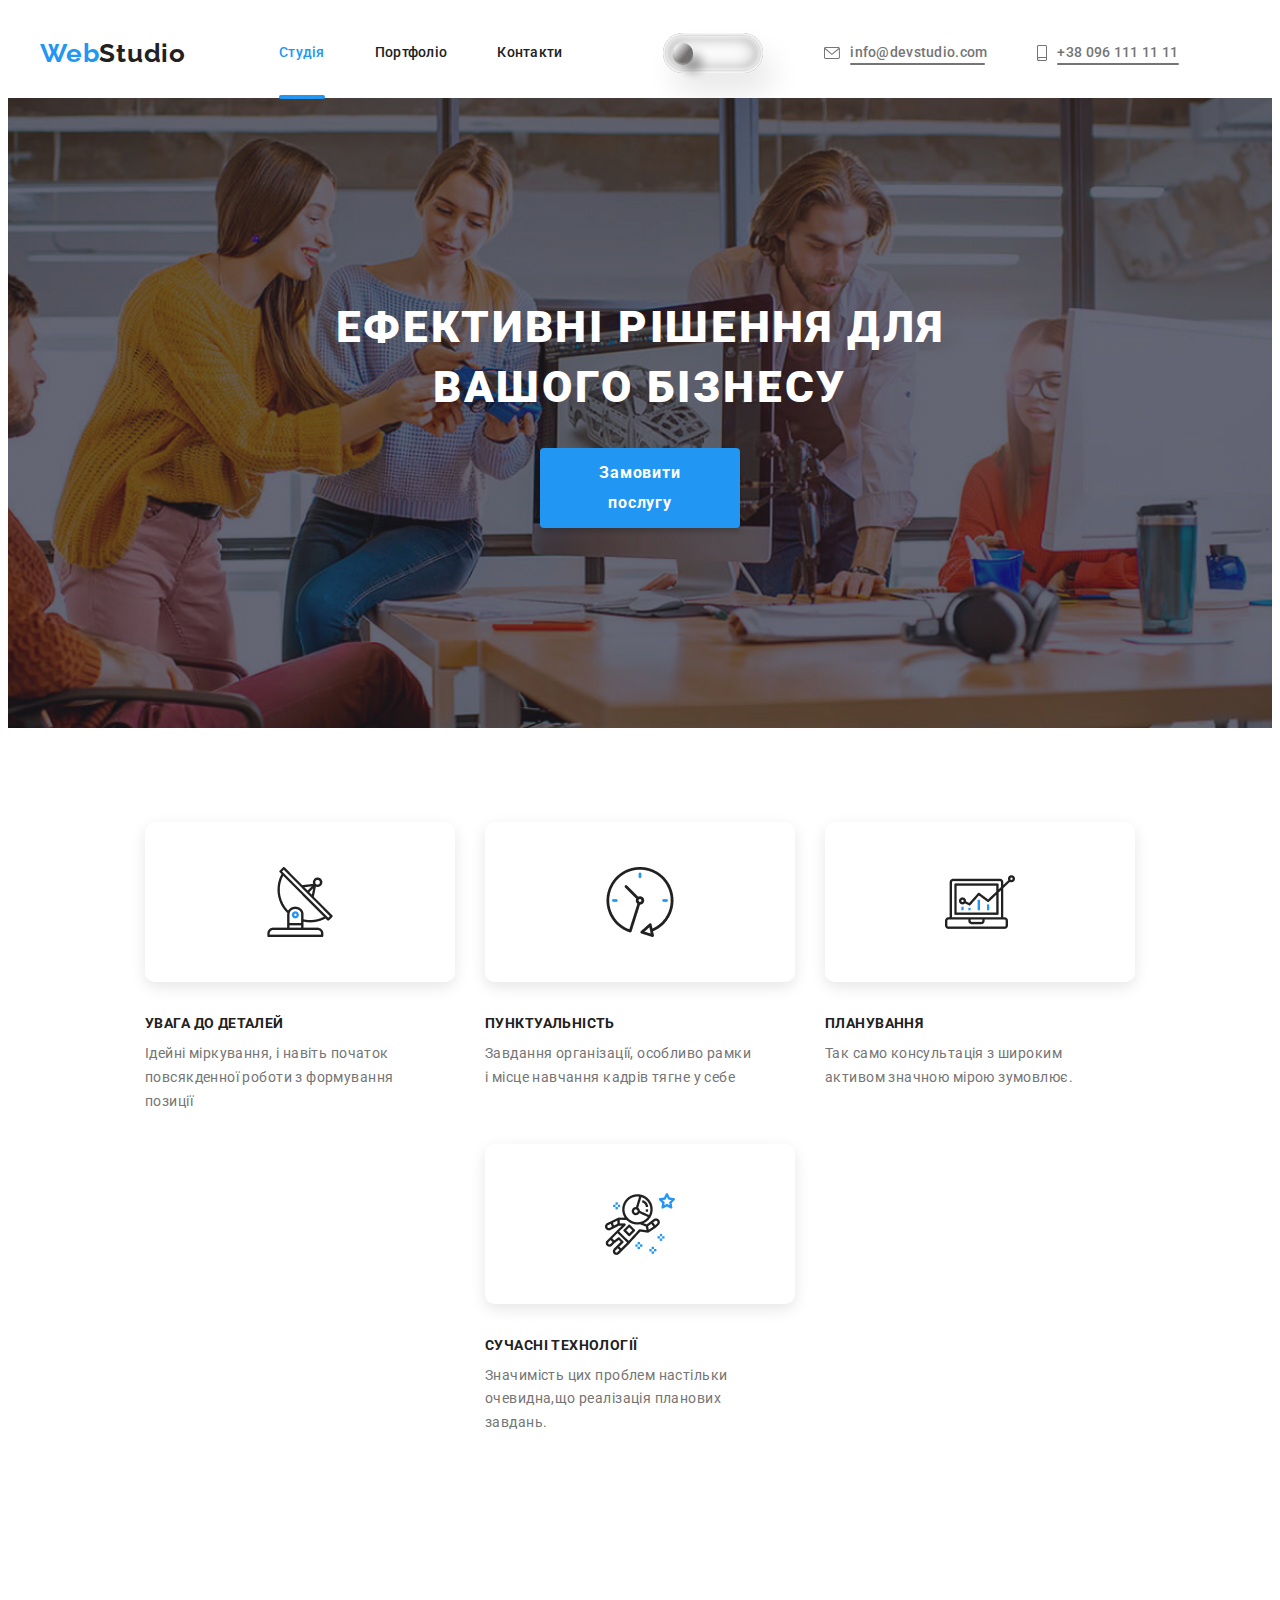
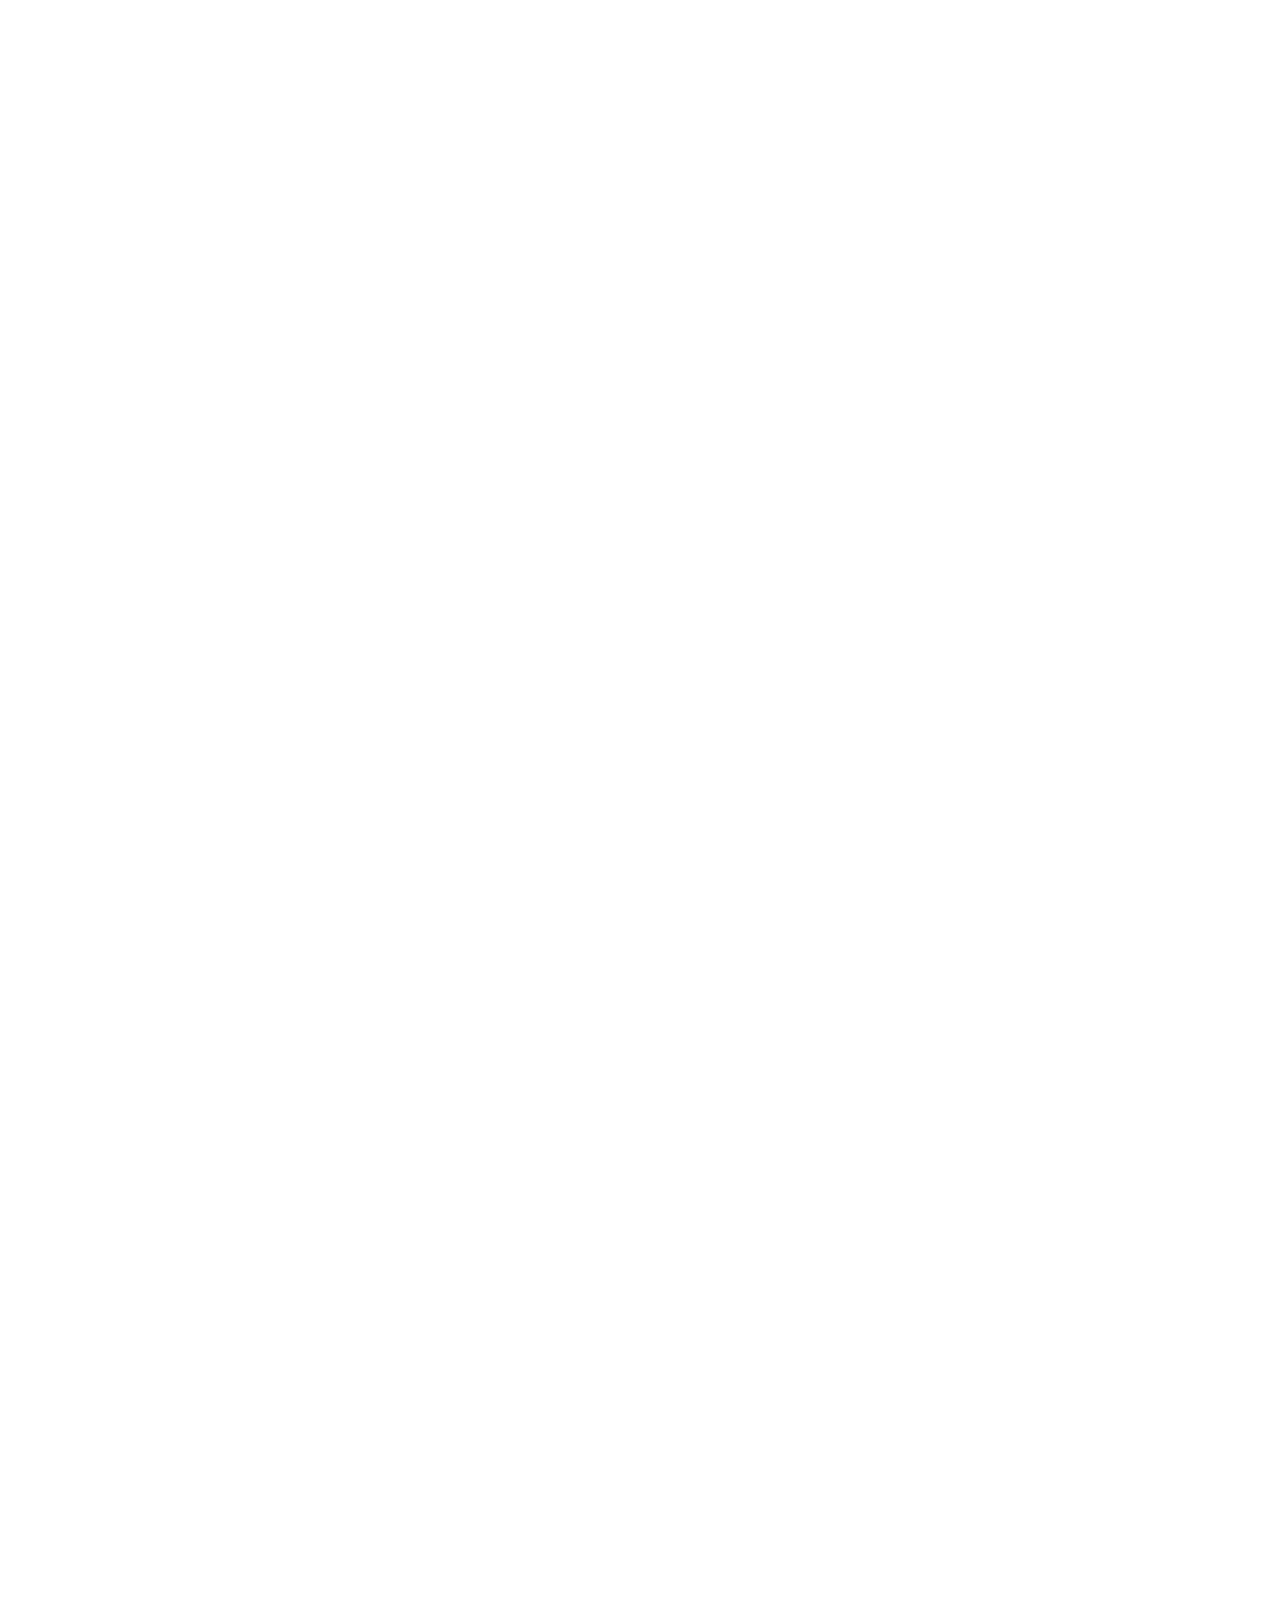
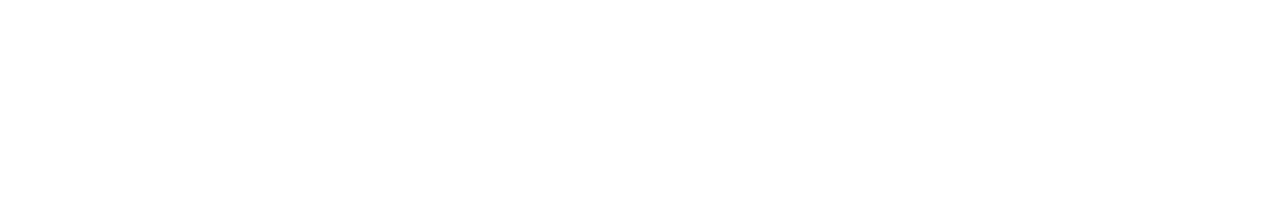
==== index.html @ 9ded27c2 "point" ====
<!DOCTYPE html>
<html lang="uk">
<head>
    <meta charset="UTF-8">
    <meta name="viewport" content="width=device-width, initial-scale=1.0">
    <title>WebStudio</title>
    <link rel="stylesheet" href="https://cdnjs.cloudflare.com/ajax/libs/modern-normalize/2.0.0/modern-normalize.min.css" integrity="sha512-4xo8blKMVCiXpTaLzQSLSw3KFOVPWhm/TRtuPVc4WG6kUgjH6J03IBuG7JZPkcWMxJ5huwaBpOpnwYElP/m6wg==" crossorigin="anonymous" referrerpolicy="no-referrer" />
    <link rel="preconnect" href="https://fonts.googleapis.com">
<link rel="preconnect" href="https://fonts.gstatic.com" crossorigin>
<link href="https://fonts.googleapis.com/css2?family=Raleway:ital,wght@0,100..900;1,100..900&family=Roboto:ital,wght@0,100;0,300;0,400;0,500;0,700;0,900;1,100;1,300;1,400;1,500;1,700;1,900&display=swap" rel="stylesheet">
<link rel="stylesheet" href="./style/main.min.css">
</head>
<body>
    <header class="header">

        <div class="container header__box">
        <a href="/index.html" class="header__logos"><span class="header__span">Web</span><span class="header__studio">Studio</span></a>
        <button type="button" class="header__button" data-modal-header-open>
            <svg class="header__menu">
              <use href="./images/symbol-defs.svg#icon-open"></use>
            </svg>
          </button>
        <nav class="header__navigation">
      <ul class="header__list">
        <li class="header__caption"><a href="./index.html" class="header__link header__active">Студія</a></li>
        <li class="header__caption"><a href="./pages/portfolio.html" class="header__link ">Портфоліо</a></li>
        <li class="header__caption"><a href="./pages/contact.html" class="header__link">Контакти </a></li>
        <li>
            <div class="header__containe">
                <span class="header__buttone">
                <input type="checkbox" name="checkbox" id="checkbox" />
                <label for="checkbox" class="header__label"></label>
                </span>
              </div>
        </li>
      </ul>
        </nav>
        <ul class="header__description">
            <li class="header__text">
                <a href="mailto:info@devstudio.com" class="header__contact">
                    <svg class="header__email">
                        <use href="./images/symbol-defs.svg#icon-email"></use>
                    </svg>
                    <p class="header__address">info@devstudio.com</p>
                </a>
            </li>
            <li class="header__text">
                <a href="tel:+380961111111" class="header__contact">
                    <svg class="header__phone">
                        <use href="./images/symbol-defs.svg#icon-smartphone"></use>
                    </svg>
                    <p class="header__number">+38 096 111 11 11</p>
                </a>
            </li>
        </ul>
        <div class="menu is-hidden" data-header-modal>
            <button type="button" class="menu__btn" data-modal-header-close>
              <svg class="menu__close">
                <use href="./images/symbol-defs.svg#icon-burger-svg"></use>
              </svg>
            </button>
            <ul class="menu__list">
              <li class="menu__item"><a href="./index.html" class="menu__link">Студія</a></li>
              <li class="menu__item"><a href="./pages/portfolio.html" class="menu__link">Портфоліо</a></li>
              <li class="menu__item"><a href="#" class="menu__link">Контакти</a></li>
            </ul>
            <div class="ssw">
            <ul class="menu__list-contact">
              <li class="menu__item-contact"><a href="tel:+38096111111" class="menu__link-contact">+38 096 111 11 11</a></li>
              <li class="menu__item-contact"><a href="mailto:info@devstudio.com" class="menu__link-contact">info@devstudio.com</a></li>
            </ul>
            <ul class="menu__list-social">
              <li class="menu__item-social"><a href="" class="menu__link-social">Instagram</a></li>
              <li class="menu__item-social"><a href="" class="menu__link-social">Twitter</a></li>
              <li class="menu__item-social"><a href="" class="menu__link-social">Facebook</a></li>
              <li class="menu__item-social"><a href="" class="menu__link-social">LinkedIn</a></li>
            </ul>
        </div>
        </div>
    </div>
    </header>
    <main>
        <section class="hero">
            <div class="container">
            <h1 class="hero__main">Ефективні рішення для вашого бізнесу</h1> 
            <button type="button" class="hero__order" data-modal-open>Замовити послугу</button>
            </div>
        </section>
         <section class="text">
            <div class="container">
            <h2 hidden class="text__description">Наші переваги</h2>
            <ul class="text__item">
                <li class="text__main">
                    <h3 class="text__head">Увага до деталей</h3>
                    <p class="text__caption">
                        Ідейні міркування, і навіть початок повсякденної роботи з 
                        формування позиції
                    </p>
                </li>
                <li class="text__main">
                    <h3 class="text__head">Пунктуальність</h3>
                    <p class="text__caption">Завдання організації, особливо рамки і місце навчання кадрів тягне 
                        у себе</p>
                </li>
                <li class="text__main">
                    <h3 class="text__head">Планування</h3>
                    <p class="text__caption">Так само консультація з широким активом значною мірою зумовлює.</p>
                </li>
                <li class="text__main">
                    <h3 class="text__head">Сучасні технології</h3>
                    <p class="text__caption">Значимість цих проблем настільки очевидна,що реалізація планових завдань.</p>
                </li>
            </ul>
        </div>
        </section> 
        <section class="work">
            <div class="container">
            <h2 class="work__item">Чим ми займаємося</h2>
            <ul class="work__text">
                <li class="work__item left-item item">
                    <div class="work__posicion">
                        <h3 class="work__text">Декстопні додатки</h3>
                    </div>
                    <img src="./images/writecode.jpg" alt="coding" class="work__moderning"></li>
                <li class="work__item center-item item">
                    <div class="work__posicion">
                        <h3 class="work__text">Мобільні додатки</h3>
                    </div>
                    <img src="./images/phonemodel.jpg" alt="werstka"  class="work__moderning"></li>
                <li class="work__item right-item item">
                    <div class="work__posicion">
                        <h3 class="work__text">Дизайнерські рішення</h3>
                    </div>
                    <img src="./images/colormodel.jpg" alt="modeling" class="work__moderning"></li>
            </ul>
            </div>
        </section>
        <section class="team">
            <div class="container containers">
            <h2 class="team__comand">Наша команда</h2>
            <ul class="team__lists">
                <li class="team__work">
                    <img src="./images/ihor.jpg" alt="Ihor" class="team__photos">
                    <div class="team__card">
                    <h3 class="team__name">Ігор Дем'янчук</h3>
                    <p class="team__job">Product Designer</p>
                    <ul class="team__flex">
                        <li>
                        <a href="javascript:;" class="button team__button" aria-label="Icon-only Button"> 
                            <svg 
                                xmlns="http://www.w3.org/2000/svg" 
                                viewBox="0 0 32 32" 
                                aria-hidden="true" 
                                class="team__icon" 
                                focusable="false">
                                <use href="./images/symbol-defs.svg#icon-instagram"></use>
                            </svg>
                        </a>
                    </li>
                    <li>
                        <a href="javascript:;" class="button team__button" aria-label="Icon-only Button"> 
                            <svg 
                                xmlns="http://www.w3.org/2000/svg" 
                                viewBox="0 0 32 32" 
                                aria-hidden="true" 
                                class="team__icon" 
                                focusable="false">
                                <use href="./images/symbol-defs.svg#icon-twitter"></use>
                            </svg>
                        </a>
                    </li>
                    <li>
                        <a href="javascript:;" class="button team__button" aria-label="Icon-only Button"> 
                            <svg 
                                xmlns="http://www.w3.org/2000/svg" 
                                viewBox="0 0 32 32" 
                                aria-hidden="true" 
                                class="team__icon" 
                                focusable="false">
                                <use href="./images/symbol-defs.svg#icon-facebook"></use>
                            </svg>
                        </a>
                    </li>
                    <li>
                        <a href="javascript:;" class="button team__button" aria-label="Icon-only Button"> 
                            <svg 
                                xmlns="http://www.w3.org/2000/svg" 
                                viewBox="0 0 32 32" 
                                aria-hidden="true" 
                                class="team__icon" 
                                focusable="false">
                                <use href="./images/symbol-defs.svg#icon-linkedin"></use>
                            </svg>
                        </a>
                    </li>
                    </ul>
                </div>
                </li>
                <li class="team__work">
                    <img src="./images/olgarepina.jpg" alt="Olga" class="team__photos">
                    <div class="team__card">
                    <h3 class="team__name">Ольга Репіна</h3>
                    <p class="team__job">Fronted Developer</p>
                    <ul class="team__flex">
                        <li>
                            <a href="javascript:;" class="button team__button" aria-label="Icon-only Button"> 
                                <svg 
                                    xmlns="http://www.w3.org/2000/svg" 
                                    viewBox="0 0 32 32" 
                                    aria-hidden="true" 
                                    class="team__icon" 
                                    focusable="false">
                                    <use href="./images/symbol-defs.svg#icon-instagram"></use>
                                </svg>
                            </a>
                        </li>
                        <li>
                            <a href="javascript:;" class="button team__button" aria-label="Icon-only Button"> 
                                <svg 
                                    xmlns="http://www.w3.org/2000/svg" 
                                    viewBox="0 0 32 32" 
                                    aria-hidden="true" 
                                    class="team__icon" 
                                    focusable="false">
                                    <use href="./images/symbol-defs.svg#icon-twitter"></use>
                                </svg>
                            </a>
                        </li>
                        <li>
                            <a href="javascript:;" class="button team__button" aria-label="Icon-only Button"> 
                                <svg 
                                    xmlns="http://www.w3.org/2000/svg" 
                                    viewBox="0 0 32 32" 
                                    aria-hidden="true" 
                                    class="team__icon" 
                                    focusable="false">
                                    <use href="./images/symbol-defs.svg#icon-facebook"></use>
                                </svg>
                            </a>
                        </li>
                        <li>
                            <a href="javascript:;" class="button team__button" aria-label="Icon-only Button"> 
                                <svg 
                                    xmlns="http://www.w3.org/2000/svg" 
                                    viewBox="0 0 32 32" 
                                    aria-hidden="true" 
                                    class="team__icon" 
                                    focusable="false">
                                    <use href="./images/symbol-defs.svg#icon-linkedin"></use>
                                </svg>
                            </a>
                        </li>
                        </ul>
                    </div>
                </li>
                <li class="team__work">
                    <img src="./images/mikola.jpg" alt="Mikola" class="team__photos">
                    <div class="team__card">
                    <h3 class="team__name">Микола Тарасов</h3>
                    <p class="team__job">Marketing</p>
                    <ul class="team__flex">
                        <li>
                        <a href="javascript:;" class="button team__button" aria-label="Icon-only Button"> 
                            <svg 
                                xmlns="http://www.w3.org/2000/svg" 
                                viewBox="0 0 32 32" 
                                aria-hidden="true" 
                                class="team__icon" 
                                focusable="false">
                                <use href="./images/symbol-defs.svg#icon-instagram"></use>
                            </svg>
                        </a>
                    </li>
                    <li>
                        <a href="javascript:;" class="button team__button" aria-label="Icon-only Button"> 
                            <svg 
                                xmlns="http://www.w3.org/2000/svg" 
                                viewBox="0 0 32 32" 
                                aria-hidden="true" 
                                class="team__icon" 
                                focusable="false">
                                <use href="./images/symbol-defs.svg#icon-twitter"></use>
                            </svg>
                        </a>
                    </li>
                    <li>
                        <a href="javascript:;" class="button team__button" aria-label="Icon-only Button"> 
                            <svg 
                                xmlns="http://www.w3.org/2000/svg" 
                                viewBox="0 0 32 32" 
                                aria-hidden="true" 
                                class="team__icon" 
                                focusable="false">
                                <use href="./images/symbol-defs.svg#icon-facebook"></use>
                            </svg>
                        </a>
                    </li>
                    <li>
                        <a href="javascript:;" class="button team__button" aria-label="Icon-only Button"> 
                            <svg 
                                xmlns="http://www.w3.org/2000/svg" 
                                viewBox="0 0 32 32" 
                                aria-hidden="true" 
                                class="team__icon" 
                                focusable="false">
                                <use href="./images/symbol-defs.svg#icon-linkedin"></use>
                            </svg>
                        </a>
                    </li>
                    </ul>
                    </div>
                </li>
                <li class="team__work">
                    <img src="./images/mixailo.jpg" alt="Mixailo" class="team__photos">
                    <div class="team__card">
                    <h3 class="team__name">Михайло Єрмаков</h3>
                    <p class="team__job">UI Designer</p>
                    <ul class="team__flex">
                        <li>
                        <a href="javascript:;" class="button team__button" aria-label="Icon-only Button"> 
                            <svg 
                                xmlns="http://www.w3.org/2000/svg" 
                                viewBox="0 0 32 32" 
                                aria-hidden="true" 
                                class="team__icon" 
                                focusable="false">
                                <use href="./images/symbol-defs.svg#icon-instagram"></use>
                            </svg>
                        </a>
                    </li>
                    <li>
                        <a href="javascript:;" class="button team__button" aria-label="Icon-only Button"> 
                            <svg 
                                xmlns="http://www.w3.org/2000/svg" 
                                viewBox="0 0 32 32" 
                                aria-hidden="true" 
                                class="team__icon" 
                                focusable="false">
                                <use href="./images/symbol-defs.svg#icon-twitter"></use>
                            </svg>
                        </a>
                    </li>
                    <li>
                        <a href="javascript:;" class="button team__button" aria-label="Icon-only Button"> 
                            <svg 
                                xmlns="http://www.w3.org/2000/svg" 
                                viewBox="0 0 32 32" 
                                aria-hidden="true" 
                                class="team__icon" 
                                focusable="false">
                                <use href="./images/symbol-defs.svg#icon-facebook"></use>
                            </svg>
                        </a>
                    </li>
                    <li>
                        <a href="javascript:;" class="button team__button" aria-label="Icon-only Button"> 
                            <svg 
                                xmlns="http://www.w3.org/2000/svg" 
                                viewBox="0 0 32 32" 
                                aria-hidden="true" 
                                class="team__icon" 
                                focusable="false">
                                <use href="./images/symbol-defs.svg#icon-linkedin"></use>
                            </svg>
                        </a>
                    </li>
                </ul>
                </div>
                </ul>
            </div>
        </section>
        <section class="customers">
            <div class="container">
                <h2 class="customers__text">Постійні клієнти</h2>
                <ul class="customers__list">
                    <li class="customers__item">
                        <a href="https://www.facebook.com/" class="buttonn customers__buttonn" aria-label="Icon-only Button"> 
                            <svg class="customers__svg">
                                <use href="./images/symbol-defs.svg#icon-yaco"></use>
                            </svg>
                        </a>
                    </li>
                    <li class="customers__item">
                        <a href="javascript:;" class="buttonn customers__buttonn" aria-label="Icon-only Button"> 
                            <svg class="customers__svg">
                                <use href="./images/symbol-defs.svg#icon-company"></use>
                            </svg>
                        </a>
                    </li>
                    <li class="customers__item">
                        <a href="javascript:;" class="buttonn customers__buttonn" aria-label="Icon-only Button"> 
                            <svg class="customers__svg" >
                                <use href="./images/symbol-defs.svg#icon-secondcompany"></use>
                            </svg>
                        </a>
                    </li>
                    <li class="customers__item">
                        <a href="javascript:;" class="buttonn customers__buttonn" aria-label="Icon-only Button"> 
                            <svg class="customers__svg">
                                <use href="./images/symbol-defs.svg#icon-foster"></use>
                            </svg>
                        </a>
                    </li>
                    <li class="customers__item">
                        <a href="javascript:;" class="buttonn customers__buttonn" aria-label="Icon-only Button"> 
                            <svg 
                                class="customers__svg" >
                                <use href="./images/symbol-defs.svg#icon-brand"></use>
                            </svg>
                        </a>
                    </li>
                    <li class="customers__item">
                        <a href="javascript:;" class="buttonn customers__buttonn" aria-label="Icon-only Button"> 
                            <svg class="customers__svg">
                                <use href="./images/symbol-defs.svg#icon-tagline"></use>
                            </svg>
                        </a>
                    </li>
                </ul>
            </div>
        </section>
    </main>  
    <footer class="footer">
        <div class="container">
        <div>
            <address class="footer-addresss">
        <ul class="footer__list">
            <li class="footer__logo"><a href="./index.html" class="footer__logotype"><span class="footer__Web">Web</span>Studio</a></li>
            <li class="footer__mailro"><a href="https://maps.app.goo.gl/3WHMfzr2wy2bExne6" target="_blank" class="footer__link">м. Київ, пр-т Лесі Українки, 26</a></li>
            <li class="footer__mailtro"><a href="mailto:info@devstudio.com" target="_blank" class="footer__contain">info@devstudio.com</a></li>
            <li class="footer__mailtro"><a href="tel:+380961111111" target="_blank" class="footer__contain">+38 096 111 11 11</a></li>
        </ul>
        </address>
        </div>
        <div class="footer__second">
            <p class="footer__join">приєднуйтесь</p>
        <ul class="footer__wrap">
                <li class="footer__flex">
                <a href="https://www.instagram.com/" class="footer__buttont" aria-label="Icon-only Button"> 
                    <svg 
                        xmlns="http://www.w3.org/2000/svg" 
                        viewBox="0 0 32 32" 
                        aria-hidden="true" 
                        class="footer__online" 
                        focusable="false">
                        <use href="./images/symbol-defs.svg#icon-instagram"></use>
                    </svg>
                </a>
            </li>
            <li class="footer__flex">
                <a href="javascript:;" class="footer__buttont" aria-label="Icon-only Button"> 
                    <svg 
                        xmlns="http://www.w3.org/2000/svg" 
                        viewBox="0 0 32 32" 
                        aria-hidden="true" 
                        class="footer__online" 
                        focusable="false">
                        <use href="./images/symbol-defs.svg#icon-twitter"></use>
                    </svg>
                </a>
            </li>
            <li class="footer__flex">
                <a href="javascript:;" class="footer__buttont" aria-label="Icon-only Button"> 
                    <svg 
                        xmlns="http://www.w3.org/2000/svg" 
                        viewBox="0 0 32 32" 
                        aria-hidden="true" 
                        class="footer__online" 
                        focusable="false">
                        <use href="./images/symbol-defs.svg#icon-facebook"></use>
                    </svg>
                </a>
            </li>
            <li class="footer__flex">
                <a href="javascript:;" class="footer__buttont" aria-label="Icon-only Button"> 
                    <svg 
                        xmlns="http://www.w3.org/2000/svg" 
                        viewBox="0 0 32 32" 
                        aria-hidden="true" 
                        class="footer__online" 
                        focusable="false">
                        <use href="./images/symbol-defs.svg#icon-linkedin"></use>
                    </svg>
                </a>
            </li>
            </ul>
            </div>
            <div class="footer__form">
                <p class="footer__subscribe">Підпишіться на розсилку</p>
            <form class="footer__button">
                <div class="footer__forms">
                <input type="email" id="email" class="footer__input" placeholder="E-mail" required>
                <div class="footer__flexing">
            <button type="submit" class="footer__buttonlink">Підписатися 
                <svg class="footer__telegram">
                    <use href="./images/symbol-defs.svg#icon-iconsend"></use>
                </svg>
                </div></button>
            </div>
            </form>
        </div>
        </div>
    </footer>
    <div class="backdrop is-hidden"  data-modal>
        <div class="backdrop__modal ">
          <h2 class="backdrop__title">Залиште свої дані, ми вам передзвонимо</h2>
          <form  action="https://api.web3forms.com/submit" method="POST" class="backdrop__form">

            <input type="hidden" name="access_key" value="ce1201de-7164-4780-86de-73433d9e954b">

            <label for="name" class="backdrop__label">Ім'я</label>
            <div class="backdrop__wrapper">
            <input type="text" id="name" class="backdrop__input" required>
            <svg class="backdrop__icon">
              <use href="./images/symbol-defs.svg#icon-name"></use>
            </svg>
          </div>
            <label for="tell" class="backdrop__label">Телефон</label>
            <div class="backdrop__wrapper">
            <input type="text" id="tell" class="backdrop__input" required>
            <svg class="backdrop__icon">
              <use href="./images/symbol-defs.svg#icon-phone"></use>
            </svg>
            </div>
            <label for="email" class="backdrop__label">Пошта</label>
            <div class="backdrop__wrapper">
            <input type="email" id="emaill" class="backdrop__input" required>
            <svg class="backdrop__icon">
              <use href="./images/symbol-defs.svg#icon-emailblack"></use>
            </svg>
            </div>
            <label for="text" class="backdrop__comment">Коментар</label>
            <textarea name="text" id="text" placeholder="Введіть текст" class="backdrop__text"></textarea>
            <label class="backdrop__wrapperr">
              <input type="checkbox"  class="backdrop__box" required>
              <span class="backdrop__checked">Погоджуюся з розсилкою та приймаю</span>
              <a href="https://www.facebook.com/"  target="_blank" class="backdrop__links">Умови договору</a>
            </label>
            <div class="ds">
            <button type="submit" class="backdrop__button">Відправити</button>
            </div>
          </form>
          <button type="button" class="backdrop__closee" data-modal-close>
            <svg class="backdrop__close">
              <use href="./images/symbol-defs.svg#icon-burger-svg"></use>
            </svg>
          </button>
        </div>
      </div>
      <script src="./js/script.js"></script>
      <script src="./js/phone.js"></script>

</body>
</html>
---- style/main.min.css ----
address{font-style:normal}ul{list-style:none}a{text-decoration:none}img{display:block}h1,h2,h3,p,ul{margin:0;padding:0}.footer__subscribe,.footer__join,.text__head{font-size:14px;font-weight:700}.footer__buttonlink,.hero__order{font-size:16px;font-weight:700}body{font-family:"Roboto";color:var(--head-text);background-color:var(--background-color)}.container{max-width:1200px;margin-right:auto;margin-left:auto;padding-left:15px;padding-right:15px}.container .element-animation{opacity:0;transition:opacity .5s ease-in-out}@media screen and (min-width: 480px){.container{width:480px}}@media screen and (min-width: 768px){.container{width:768px}}@media screen and (min-width: 1200px){.container{width:1200px}}.element-animation.element-show{opacity:1;transition:opacity .5s}section{opacity:0;transform:translateY(0px);transition:opacity .6s ease-out,transform .6s ease-out}section.visible{opacity:1;transform:translateY(0)}header,footer{opacity:0;transform:translateY(0px);transition:opacity .6s ease-out,transform .6s ease-out}header.visible,footer.visible{opacity:1;transform:translateY(0)}.header{background-color:#fff;position:sticky;top:0;left:0;z-index:1}@media screen and (min-width: 768px){.header{padding:26px 0}}@media screen and (min-width: 1200px){.header{padding:25px 0}}.header__box{display:flex;justify-content:flex-start;align-items:center;flex-wrap:nowrap;flex-direction:row}.header__logos{font-family:"Raleway",sans-serif;font-weight:700;font-size:24px;line-height:1.19;letter-spacing:.72px;color:#fff;transition:margin-right .4s ease;margin-right:auto}@media screen and (min-width: 768px){.header__logos{margin-right:88px}}@media screen and (min-width: 1200px){.header__logos{margin-right:93px;font-size:26px;letter-spacing:.78px}}.header__span{color:#2196f3;animation:textColorChange 3s infinite}@keyframes textColorChange{0%{color:#2196f3}50%{color:#212121}100%{color:#2196f3}}.header__studio{animation:textColorChangee 3s infinite;color:#212121}@keyframes textColorChangee{0%{color:#212121}50%{color:#2196f3}100%{color:#212121}}.header__navigation{display:none;margin-right:auto}@media screen and (min-width: 768px){.header__navigation{display:flex}}.header__list{gap:50px;display:flex;display:flex;justify-content:flex-start;align-items:center;flex-wrap:nowrap;flex-direction:row}.header__caption{position:relative;font-weight:500;font-size:14px;line-height:1.14;letter-spacing:.02em;color:#212121}.header__caption:active{color:#2196f3}.header__link{font-family:"Roboto",sans-serif;color:#212121;transition-property:color;transition-duration:250ms;transition-timing-function:cubic-bezier(0.4, 0, 0.2, 1)}.header__link:hover,.header__link:focus{color:#2196f3;font-weight:700}.header__active{color:#2196f3}.header__active::after{content:"";width:100%;height:4px;background-color:#2196f3;border-radius:2px;display:block;position:absolute;left:0;transform:scaleX(1);top:49.5px;transition:transform .3s ease-in-out}.header__active:hover::after{transform:scaleX(0)}.header__label{margin-left:50px;height:40px;width:100px;background-color:#fff;border-radius:30px;box-shadow:inset 0 0 5px 4px #fff,inset 0 0 20px 1px rgba(0,0,0,.488),10px 20px 30px rgba(0,0,0,.096),inset 0 0 0 3px rgba(0,0,0,.3);display:flex;align-items:center;cursor:pointer;position:relative;transition:transform .4s}.header__label:hover{transform:perspective(100px) rotateX(5deg) rotateY(-5deg)}.header__label #checkbox:checked~.header__label:hover{transform:perspective(100px) rotateX(-5deg) rotateY(5deg)}@media screen and (min-width: 768px){.header__label{display:none}}@media screen and (min-width: 1200px){.header__label{display:flex}}.header__label::before{position:absolute;content:"";height:20px;width:20px;border-radius:50%;background-color:#000;background-image:linear-gradient(130deg, #757272 10%, #ffffff 11%, #726f6f 62%);left:10px;box-shadow:0 2px 1px rgba(0,0,0,.3),10px 10px 10px rgba(0,0,0,.3);transition:.4s}#checkbox:checked~.header__label::before{left:70px;background-color:#000;background-image:linear-gradient(315deg, #000000 0%, #414141 70%);transition:.4s}.header #checkbox{display:none}.header__description{display:none;margin-right:auto}@media screen and (min-width: 768px){.header__description{display:flex;flex-direction:column;gap:10px}}@media screen and (min-width: 1200px){.header__description{flex-direction:row;gap:50px}}.header__text{gap:10px;position:relative;display:flex;justify-content:flex-start;align-items:center;flex-wrap:nowrap;flex-direction:row}.header__contact{font-family:"Roboto",sans-serif;display:flex;justify-content:flex-start;align-items:center;flex-wrap:nowrap;flex-direction:row;gap:10px;font-weight:500;font-size:14px;line-height:1.14;letter-spacing:.02em;color:#757575;transition-property:color;transition-duration:250ms;transition-timing-function:cubic-bezier(0.4, 0, 0.2, 1)}.header__contact:hover,.header__contact:focus{color:#2196f3}.header__contact:hover .header__email,.header__contact:focus .header__email{fill:#2196f3;width:16px;height:12px}.header__contact:hover .header__phone,.header__contact:focus .header__phone{fill:#2196f3}.header__email{fill:#757575;width:16px;height:12px;transition-property:fill;transition-duration:250ms;transition-timing-function:cubic-bezier(0.4, 0, 0.2, 1)}.header__address::after{content:"";width:135px;height:4px;background-color:#757575;border-radius:2px;display:block;margin-top:0px;position:absolute;margin-top:2px;animation:underline-animation 3s infinite}@media screen and (min-width: 768px){.header__address::after{height:2px}}.header__phone{fill:#757575;transition-property:fill;transition-duration:250ms;transition-timing-function:cubic-bezier(0.4, 0, 0.2, 1);width:10px;height:16px}.header__number::after{content:"";width:122px;height:4px;background-color:#757575;border-radius:2px;display:block;margin-top:0px;position:absolute;margin-top:2px;animation:underline-animation 3s infinite}@media screen and (min-width: 768px){.header__number::after{height:2px}}@keyframes underline-animation{0%{background-color:#fff}50%{background-color:#757575}100%{background-color:#fff}}@media screen and (min-width: 768px){.s{display:none;top:0;right:0}}.header__button{border:none;background-color:rgba(0,0,0,0)}@media screen and (min-width: 768px){.header__button{display:none}}.header__menu{width:40px;height:60px}.menu{position:fixed;top:0;left:0;width:100%;height:100vh;box-shadow:0px 4px 8px 0px rgba(0,0,0,.04),0px 2px 4px 0px rgba(0,0,0,.08),0px 1px 3px 0px rgba(0,0,0,.16);padding:48px 40px;opacity:1;background-color:#fff}.is-hidden{opacity:0;pointer-events:none}.menu__btn{border:none;background-color:rgba(0,0,0,0);position:absolute;top:10px;right:15px}.menu__close{width:40px;height:40px;fill:#000}.menu__btn:hover .menu__close{fill:#000}.menu__list{display:flex;flex-direction:column;gap:35px}.menu__link{color:#212121;font-size:40px;font-weight:500;letter-spacing:.8px;line-height:1.17}.menu__link:hover{color:#2196f3}.ssw{position:absolute;bottom:50px}.menu__list-contact{display:flex;flex-direction:column;gap:32px;margin-bottom:64px}.menu__link-contact{font-size:24px;font-weight:500;line-height:1.08;letter-spacing:.48px}.menu__item-contact:first-child>.menu__link-contact{color:#2196f3;font-size:34px;line-height:1.17;letter-spacing:.68px}.menu__item-contact:last-child>.menu__link-contact{color:#757575;font-size:24px;line-height:1.17;letter-spacing:.48px}.menu__list-social{display:flex;flex-wrap:wrap}.menu__link-social{color:#2196f3;font-size:18px;font-weight:500;line-height:1.22;letter-spacing:.36px}.menu__item-social:not(:last-child){margin-right:10px;display:flex}.menu__item-social:not(:last-child)::after{content:"";display:block;width:1px;height:22px;background:rgba(33,33,33,.2);margin-left:10px}.hero{text-align:center;padding-top:118px;padding-bottom:118px;background-image:linear-gradient(rgba(47, 48, 58, 0.4), rgba(47, 48, 58, 0.4)),url(../images/photohero.jpg);background-repeat:no-repeat;background-position:center;background-size:cover;background-color:#fff}@media screen and (min-width: 1200px){.hero{padding-top:200px;padding-bottom:200px}}.hero__main{width:100%;margin:0 auto;font-weight:900;font-size:26px;line-height:1.61;text-align:center;letter-spacing:1.56px;text-transform:uppercase;margin-bottom:30px;color:#fff;transition-property:color;transition-duration:250ms;transition-timing-function:cubic-bezier(0.4, 0, 0.2, 1);animation:shadowChange 4s infinite alternate}@media screen and (min-width: 480px){.hero__main{width:360px}}@media screen and (min-width: 1200px){.hero__main{font-size:44px;line-height:1.36;letter-spacing:2.64px;width:696px}}@keyframes shadowChange{0%{text-shadow:0 0 10px #1e252b}50%{text-shadow:0 0 8px #fff}}.hero__main:hover{color:#757575}.hero__order{font-family:"Roboto";line-height:1.88;letter-spacing:.06em;border:none;width:100%;border-radius:4px;transition:border-radius .4s ease;background-color:#2196f3;color:#fff;padding:10px 24px;box-shadow:0px 4px 4px 0px rgba(0,0,0,.15);transition-property:color,background-color;transition-duration:250ms;transition-timing-function:cubic-bezier(0.4, 0, 0.2, 1);animation:breathing 3s infinite ease-in-out;cursor:pointer}@media screen and (min-width: 480px){.hero__order{width:200px}}@media screen and (min-width: 768px){.hero__order{padding:10px 24px}}@media screen and (min-width: 1200px){.hero__order{padding:10px 32px}}.hero__order:hover,.hero__order:focus{background-color:#fff;color:#2196f3}@keyframes breathing{0%,100%{width:217px}50%{width:250px}}.text{background-color:#fff;padding-top:60px;padding-bottom:60px}@media screen and (min-width: 1200px){.text{padding-top:94px;padding-bottom:0}}.text__description{display:none}.text__item{display:flex;gap:30px;flex-wrap:wrap;justify-content:center}.text__main:before{content:"";width:100%;height:120px;background-image:url(../images/icon-antena.png);display:block;border-radius:4px;background-color:#f5f4fa;background-repeat:no-repeat;background-position:center;margin-bottom:30px}@media screen and (min-width: 480px){.text__main:before{width:450px}}@media screen and (min-width: 768px){.text__main:before{width:354px}}@media screen and (min-width: 1200px){.text__main:before{width:270px}}.text__main:nth-child(2)::before{content:"";background-image:url(../images/icon-clock.png)}.text__main:nth-child(3)::before{content:"";background-image:url(../images/icon-diagram.png)}.text__main:nth-child(4)::before{content:"";background-image:url(../images/icon-astronaut.png)}.text__main::before{animation:floatVertical 4s ease-in-out infinite;display:inline-block;padding:20px;background-color:rgba(255,255,255,.8);border-radius:10px;box-shadow:0 5px 15px rgba(0,0,0,.1)}@keyframes floatVertical{0%{transform:translateY(0)}50%{transform:translateY(-15px)}100%{transform:translateY(0)}}.text__head{transition:font-size .4s ease;line-height:1.14;margin-bottom:10px;letter-spacing:.42px;text-transform:uppercase;text-align:center;color:#212121}@media screen and (min-width: 768px){.text__head{text-align:start}}@media screen and (min-width: 1200px){.text__head{text-align:start}}.text__head:hover{font-size:16px}.text__caption{font-size:14px;line-height:1.71;letter-spacing:.03em;color:#757575;font-size:14px;transition:font-size .4s ease}@media screen and (min-width: 480px){.text__caption{width:450px}}@media screen and (min-width: 768px){.text__caption{width:354px}}@media screen and (min-width: 1200px){.text__caption{width:270px}}.work{padding-bottom:94px;background-color:#fff;display:none;padding-top:94px}@media screen and (min-width: 1200px){.work{display:block}}.work__item{font-weight:700;font-size:36px;transition:font-size .3s ease;line-height:1.16;text-align:center;letter-spacing:.03em;margin-bottom:50px}.work__item:hover{font-size:40px}.work__text{display:flex;gap:30px}.work__item{gap:30px;position:relative}@keyframes slideInLeft{0%{transform:translateX(-100%);opacity:0}100%{transform:translateX(0);opacity:1}}@keyframes slideInRight{0%{transform:translateX(100%);opacity:0}100%{transform:translateX(0);opacity:1}}@keyframes fadeIn{0%{opacity:0}100%{opacity:1}}.work__posicion{position:absolute;left:0;bottom:0;width:100%;height:70px;background:rgba(47,48,58,.8);display:flex;align-items:center;justify-content:center}.work__text{font-size:14px;line-height:16px;text-align:center;letter-spacing:.03em;text-transform:uppercase;color:#fff}.work__moderning{width:100%}.team{padding-top:60px;padding-bottom:60px;background-color:#f5f4fa}@media screen and (min-width: 1200px){.team{padding-top:94px;padding-bottom:94px}}.team__comand{font-weight:700;font-size:36px;transition:font-size .4s ease;line-height:1.16;text-align:center;letter-spacing:.03em;margin-bottom:50px;color:#212121}.team__comand:hover{font-size:40px;letter-spacing:.06em}.team__lists{display:flex;flex-wrap:wrap;gap:30px;justify-content:center}.team__work{border-radius:0px 0px 4px 4px;background-color:#fff;transition:margin-top .4s ease;box-shadow:0px 1px 3px 0px rgba(0,0,0,.12),0px 1px 1px 0px rgba(0,0,0,.14),0px 2px 1px 0px rgba(0,0,0,.2);animation:float 3s ease-in-out infinite;animation-delay:0s}@keyframes float{0%{transform:translateY(0)}50%{transform:translateY(-10px)}100%{transform:translateY(0)}}.team__work:nth-child(2){animation-delay:.4s}.team__work:nth-child(3){animation-delay:.8s}.team__work:nth-child(4){animation-delay:1.2s}.team__photos{width:100%}@media screen and (min-width: 480px){.team__photos{width:450px;height:460px}}@media screen and (min-width: 768px){.team__photos{width:354px;height:354px}}@media screen and (min-width: 1200px){.team__photos{width:270px;height:260px}}.team__card{padding-top:30px;padding-bottom:30px}.team__name{font-weight:500;font-size:16px;line-height:1.19;text-align:center;letter-spacing:.03em;margin-bottom:10px;color:#212121}.team__job{font-size:16px;line-height:1.19;text-align:center;letter-spacing:.03em;color:#757575}.team__flex{margin-top:16px;gap:10px;display:flex;align-items:center;justify-content:center}.team__button{background-color:rgba(255,255,255,.1);display:flex;justify-content:center;align-items:center;width:44px;height:44px;padding:.35em;border-radius:50%;transition-property:background-color,transform;transition-duration:250ms;transition-timing-function:cubic-bezier(0.4, 0, 0.2, 1)}.team__button:hover,.team__button:focus{border:none;outline:0px solid #2196f3;background-color:#2196f3}.team__button:hover .team__icon,.team__button:focus .team__icon{transform:scale(1.1);fill:#fff}.team__icon{fill:#afb1b8;width:20px;height:20px}.customers{padding-top:60px;padding-bottom:60px;background-color:#fff}@media screen and (min-width: 1200px){.customers{padding-top:94px;padding-bottom:94px}}.customers__text{text-align:center;color:#212121;text-align:center;font-size:28px;font-weight:700;margin-bottom:30px;line-height:normal;letter-spacing:.84px}@media screen and (min-width: 1200px){.customers__text{font-size:36px;font-weight:700;line-height:normal;letter-spacing:1.08px;margin-bottom:50px}}.customers__list{display:flex;align-items:center;justify-content:center;gap:30px;flex-wrap:wrap;fill:#afb1b8}.customers__item{width:calc((100% - 30px)/2)}@media screen and (min-width: 768px){.customers__item{width:calc((100% - 60px)/3)}}@media screen and (min-width: 1200px){.customers__item{width:calc((100% - 150px)/6)}}.customers__buttonn{fill:#afb1b8;border:1px solid #afb1b8;width:100%;height:92px;display:flex;justify-content:center;align-items:center;border-radius:4px;flex-shrink:0;border:none;outline:1px solid #afb1b8;transition-property:fill,outline;transition-duration:250ms;transition-timing-function:cubic-bezier(0.4, 0, 0.2, 1)}.customers__buttonn:hover,.customers__buttonn:focus{border:none;fill:#2196f3;outline:1px solid #2196f3}.customers__svg{max-width:106px;max-height:60px}.footer{background-color:#2f303a;padding-top:60px;padding-bottom:60px}@media screen and (min-width: 768px){.footer>.container{display:flex;flex-wrap:wrap;justify-content:center;align-items:first baseline}}@media screen and (min-width: 768px)and (min-width: 480px){.footer>.container{align-items:first baseline}}@media screen and (min-width: 768px)and (min-width: 768px){.footer>.container{text-align:center}}@media screen and (min-width: 768px)and (min-width: 1200px){.footer>.container{text-align:left;flex-wrap:nowrap}}.footer__addresss{display:flex}.footer__list{width:231px;text-align:center;margin-left:auto;margin-right:auto}@media screen and (min-width: 480px){.footer__list{margin-left:auto;margin-right:auto}}@media screen and (min-width: 768px){.footer__list{text-align:center}}@media screen and (min-width: 1200px){.footer__list{text-align:left}}.footer__logo{margin-bottom:20px}.footer__logotype{font-family:"Raleway";font-weight:700;font-size:26px;line-height:1.19;letter-spacing:.03em;color:#fff}.footer__Web{color:#2196f3}.footer__link{font-size:14px;line-height:1.71;letter-spacing:.03em;font-style:normal;color:#fff}.footer__mailtro{margin-top:9px;margin-bottom:9px}.footer__mailtro:last-child{margin-bottom:0}.footer__contain{font-size:14px;line-height:1.71;letter-spacing:.03em;font-style:normal;color:#757575}.footer__second{margin-top:60px;text-align:center}@media screen and (min-width: 480px){.footer__second{text-align:center}}@media screen and (min-width: 768px){.footer__second{text-align:center;margin-left:165px;margin-top:0}}@media screen and (min-width: 1200px){.footer__second{text-align:left;margin-left:70px}}.footer__join{color:#fff;font-family:Roboto;font-style:normal;line-height:normal;letter-spacing:.42px;text-transform:uppercase}.footer__wrap{gap:10px;display:flex;justify-content:center;margin-top:20px}@media screen and (min-width: 768px){.footer__wrap{justify-content:flex-start}}.footer__buttont{background-color:rgba(255,255,255,.1);display:flex;justify-content:center;align-items:center;width:44px;height:44px;padding:.35em;border-radius:50%;transition-property:background-color;transition-duration:250ms;transition-timing-function:cubic-bezier(0.4, 0, 0.2, 1)}.footer__buttont:hover,.footer__buttont:focus{border:none;outline:0px solid #2196f3;background-color:#2196f3}.footer__online{height:20px;width:20px;fill:#fff}.footer__form{text-align:center;margin-top:60px}@media screen and (min-width: 768px){.footer__form{display:block}}@media screen and (min-width: 1200px){.footer__form{text-align:left;margin-left:93px;margin-top:0}}@media screen and (min-width: 1200px){.footer__button{display:flex}}.footer__subscribe{margin-bottom:20px;color:#fff;font-family:Roboto;font-style:normal;line-height:normal;letter-spacing:.42px;text-transform:uppercase}.footer__forms{display:block}@media screen and (min-width: 1200px){.footer__forms{display:flex}}.footer__input{width:100%;height:50px;padding-left:16px;border-radius:4px;border:1px solid rgba(255,255,255,.3);background:rgba(33,150,243,0);box-shadow:0px 4px 4px 0px rgba(0,0,0,.15)}@media screen and (min-width: 768px){.footer__input{width:450px}}@media screen and (min-width: 1200px){.footer__input{width:358px;height:50px;border:1px solid rgba(255,255,255,.3);filter:drop-shadow(0px 4px 4px rgba(0, 0, 0, 0.15));border-radius:4px}}.footer__flexing{display:flex;justify-content:center;margin-top:20px}@media screen and (min-width: 480px){.footer__flexing{display:flex;justify-content:center;margin-top:20px}}@media screen and (min-width: 768px){.footer__flexing{display:flex;justify-content:center;margin-top:20px}}@media screen and (min-width: 1200px){.footer__flexing{display:block;margin-top:0;justify-content:flex-start}}.footer__buttonlink{margin-left:12px;gap:10px;padding:10px 28px;border:none;color:#fff;text-align:center;font-family:Roboto;font-style:normal;line-height:30px;letter-spacing:.96px;display:flex;align-items:center;border-radius:4px;background:#2196f3;box-shadow:0px 4px 4px 0px rgba(0,0,0,.15)}.footer__telegram{width:24px;height:24px;flex-shrink:0;fill:#fff}.backdrop.is-hidden{opacity:0;visibility:hidden;pointer-events:none}.backdrop.is-hidden .modal{transform:translate(-50%, -50%) scale(0.6)}.backdrop{position:fixed;top:0;left:0;width:100%;height:100%;z-index:2;background-color:rgba(0,0,0,.5);opacity:1;transition:opacity 250ms cubic-bezier(0.4, 0, 0.2, 1),visibility 250ms cubic-bezier(0.4, 0, 0.2, 1)}.backdrop__modal{transition:transform 250ms cubic-bezier(0.4, 0, 0.2, 1),opacity 250ms cubic-bezier(0.4, 0, 0.2, 1);transform:translate(-50%, -50%) scale(1);position:relative;padding:40px;transition:transform 250ms cubic-bezier(0.4, 0, 0.2, 1);position:absolute;top:50%;left:50%;border-radius:4px;background:#fff;box-shadow:0px 1px 3px 0px rgba(0,0,0,.12),0px 1px 1px 0px rgba(0,0,0,.14),0px 2px 1px 0px rgba(0,0,0,.2);width:100%;height:100%}@media screen and (min-width: 480px){.backdrop__modal{width:450px;height:609px}}@media screen and (min-width: 1200px){.backdrop__modal{width:528px;height:581px}}.backdrop__title{margin-bottom:12px;color:#212121;text-align:center;font-size:20px;font-weight:700;line-height:1.5;letter-spacing:.6px}@media screen and (min-width: 1200px){.backdrop__title{line-height:1.15}}.backdrop__label{color:#757575;font-size:12px;font-weight:400;letter-spacing:.12px;display:block;margin-bottom:4px}.backdrop__wrapper{position:relative}.backdrop__input{padding-right:40px;padding-left:40px;margin-bottom:10px;width:100%;height:40px;border-radius:4px;outline:1px solid rgba(33,33,33,.2);border:none;background-color:#fff;fill:#fff;transition-property:outline;transition-duration:250ms;transition-timing-function:cubic-bezier(0.4, 0, 0.2, 1)}.backdrop__input:hover,.backdrop__input:focus{padding-right:41px;padding-left:41px;border:none;outline:1px solid #2196f3}.backdrop__input:hover+.backdrop__icon,.backdrop__input:focus+.backdrop__icon{fill:#2196f3}.backdrop__icon{position:absolute;fill:#212121;top:11px;left:12px;width:18px;height:18px;transition-property:fill;transition-duration:250ms;transition-timing-function:cubic-bezier(0.4, 0, 0.2, 1)}.backdrop__comment{display:block;margin-bottom:4px;color:#757575;font-size:12px;font-weight:400;line-height:normal;letter-spacing:.12px}.backdrop__text{background-color:#fff;resize:none;width:100%;height:120px;padding:12px 16px;color:rgba(117,117,117,.5);font-size:12px;font-weight:400;letter-spacing:.12px;border-radius:4px;border:none;outline:1px solid #afb1b8;transition-property:outline;transition-duration:250ms;transition-timing-function:cubic-bezier(0.4, 0, 0.2, 1)}.backdrop__text:hover,.backdrop__text:focus{border:none;outline:1px solid #2196f3}.backdrop__wrapperr{justify-content:center;margin-top:20px;display:block;align-items:center;gap:8px;flex-wrap:wrap}@media screen and (min-width: 480px){.backdrop__wrapperr{display:flex}}@media screen and (min-width: 1200px){.backdrop__wrapperr{font-size:14px}}.backdrop__box{width:16px;height:15px}.backdrop__checked{color:#757575;font-size:12px;font-weight:400;line-height:24px;letter-spacing:.42px}@media screen and (min-width: 1200px){.backdrop__checked{font-size:14px;line-height:1.71}}.backdrop__links{color:#2196f3;font-size:12px;font-weight:400;line-height:24px;letter-spacing:.42px;text-decoration-line:underline}@media screen and (min-width: 1200px){.backdrop__links{font-size:14px;line-height:1.71}}.backdrop .ds{display:flex;justify-content:center}.backdrop__button{color:#fff;text-align:center;font-family:Roboto;font-size:16px;font-style:normal;font-weight:700;line-height:30px;letter-spacing:.96px;padding:10px 52px;border-radius:4px;background:#2196f3;box-shadow:0px 4px 4px 0px rgba(0,0,0,.15);border:none;margin-top:30px;transition-property:background;transition-duration:250ms;transition-timing-function:cubic-bezier(0.4, 0, 0.2, 1)}.backdrop__button:hover,.backdrop__button:focus{border:none;outline:0px solid red;background:#757575}.backdrop__closee{position:absolute;top:8px;right:8px;display:flex;align-items:center;justify-content:center;width:30px;height:30px;border-radius:50%;border:none;outline:1px solid gray;transition-property:fill,outline;transition-duration:250ms;transition-timing-function:cubic-bezier(0.4, 0, 0.2, 1)}.backdrop__closee:hover,.backdrop__closee:focus{fill:#2196f3;border:none;outline:1px solid #fff}.backdrop__closee:hover .backdrop__close,.backdrop__closee:focus .backdrop__close{transform:rotate(180deg)}.backdrop__close{width:18px;height:18px;transition:transform .4s ease}.main{padding-top:60px;padding-bottom:60px;border-top:1px solid #ececec;background-color:#fff}@media screen and (min-width: 1200px){.main{padding-top:94px;padding-bottom:94px}}.main__list{display:flex;justify-content:flex-start;margin-bottom:50px;gap:8px;row-gap:15px;flex-wrap:wrap}@media screen and (min-width: 768px){.main__list{flex-wrap:nowrap;justify-content:center}}.main__link{font-family:"Roboto";font-weight:500;font-size:16px;line-height:1.62;letter-spacing:.03em;color:#212121;background-color:#f5f4fa;border-radius:4px;border:none;cursor:pointer;padding:6px 22px;transition-property:color,background-color,box-shadow;transition-duration:250ms;transition-timing-function:cubic-bezier(0.4, 0, 0.2, 1)}.main__link:hover,.main__link:focus{color:#fff;background-color:#2196f3;border-radius:4px;border:none;outline:0px solid #fff;box-shadow:0px 3px 1px 0px rgba(0,0,0,.1),0px 1px 2px 0px rgba(0,0,0,.08),0px 2px 2px 0px rgba(0,0,0,.12)}.main__lists{justify-content:center;display:flex;flex-wrap:wrap;gap:30px}@media screen and (min-width: 768px){.main__lists{justify-content:space-between}}@media screen and (min-width: 1200px){.main__lists{justify-content:flex-start}}.main__card{border-left:1px solid #eee;border-right:1px solid #eee;border-bottom:1px solid #eee;transition-property:box-shadow;transition-duration:250ms;transition-timing-function:cubic-bezier(0.4, 0, 0.2, 1);width:100%}@media screen and (min-width: 768px){.main__card{width:calc((100% - 30px)/2);max-width:354px}}@media screen and (min-width: 1200px){.main__card{width:calc((100% - 60px)/3);max-width:370px}}.main__card:hover{box-shadow:0px 1px 1px 0px rgba(0,0,0,.12),0px 4px 4px 0px rgba(0,0,0,.06),1px 4px 6px 0px rgba(0,0,0,.16)}.main__card:hover .main__text{transform:translateY(0);opacity:1}.main__card:not(:hover) .main__text{transform:translateY(100);opacity:1}.main__photo{position:relative;overflow:hidden}.main__description{display:block;width:100%;height:294px}@media screen and (min-width: 768px){.main__description{height:100%}}.main__text{width:100%;height:295px;color:#fff;background:rgba(33,150,243,.9);position:absolute;padding:80px 24px;color:#fff;font-family:Roboto;font-size:14px;font-style:normal;font-weight:400;line-height:28px;letter-spacing:.54px;top:0;left:0;opacity:0;transform:translateY(100%);transition-property:transform;transition-duration:250ms;transition-timing-function:cubic-bezier(0.4, 0, 0.2, 1)}@media screen and (min-width: 768px){.main__text{font-size:18px;padding:63px 24px}}.main__frame{padding:20px 24px}.main__title{font-weight:700;font-size:18px;line-height:2;letter-spacing:.06em;color:#212121}.main__captions{font-size:16px;line-height:1.88;letter-spacing:.03em;margin-top:4px;color:#757575}/*# sourceMappingURL=main.min.css.map */
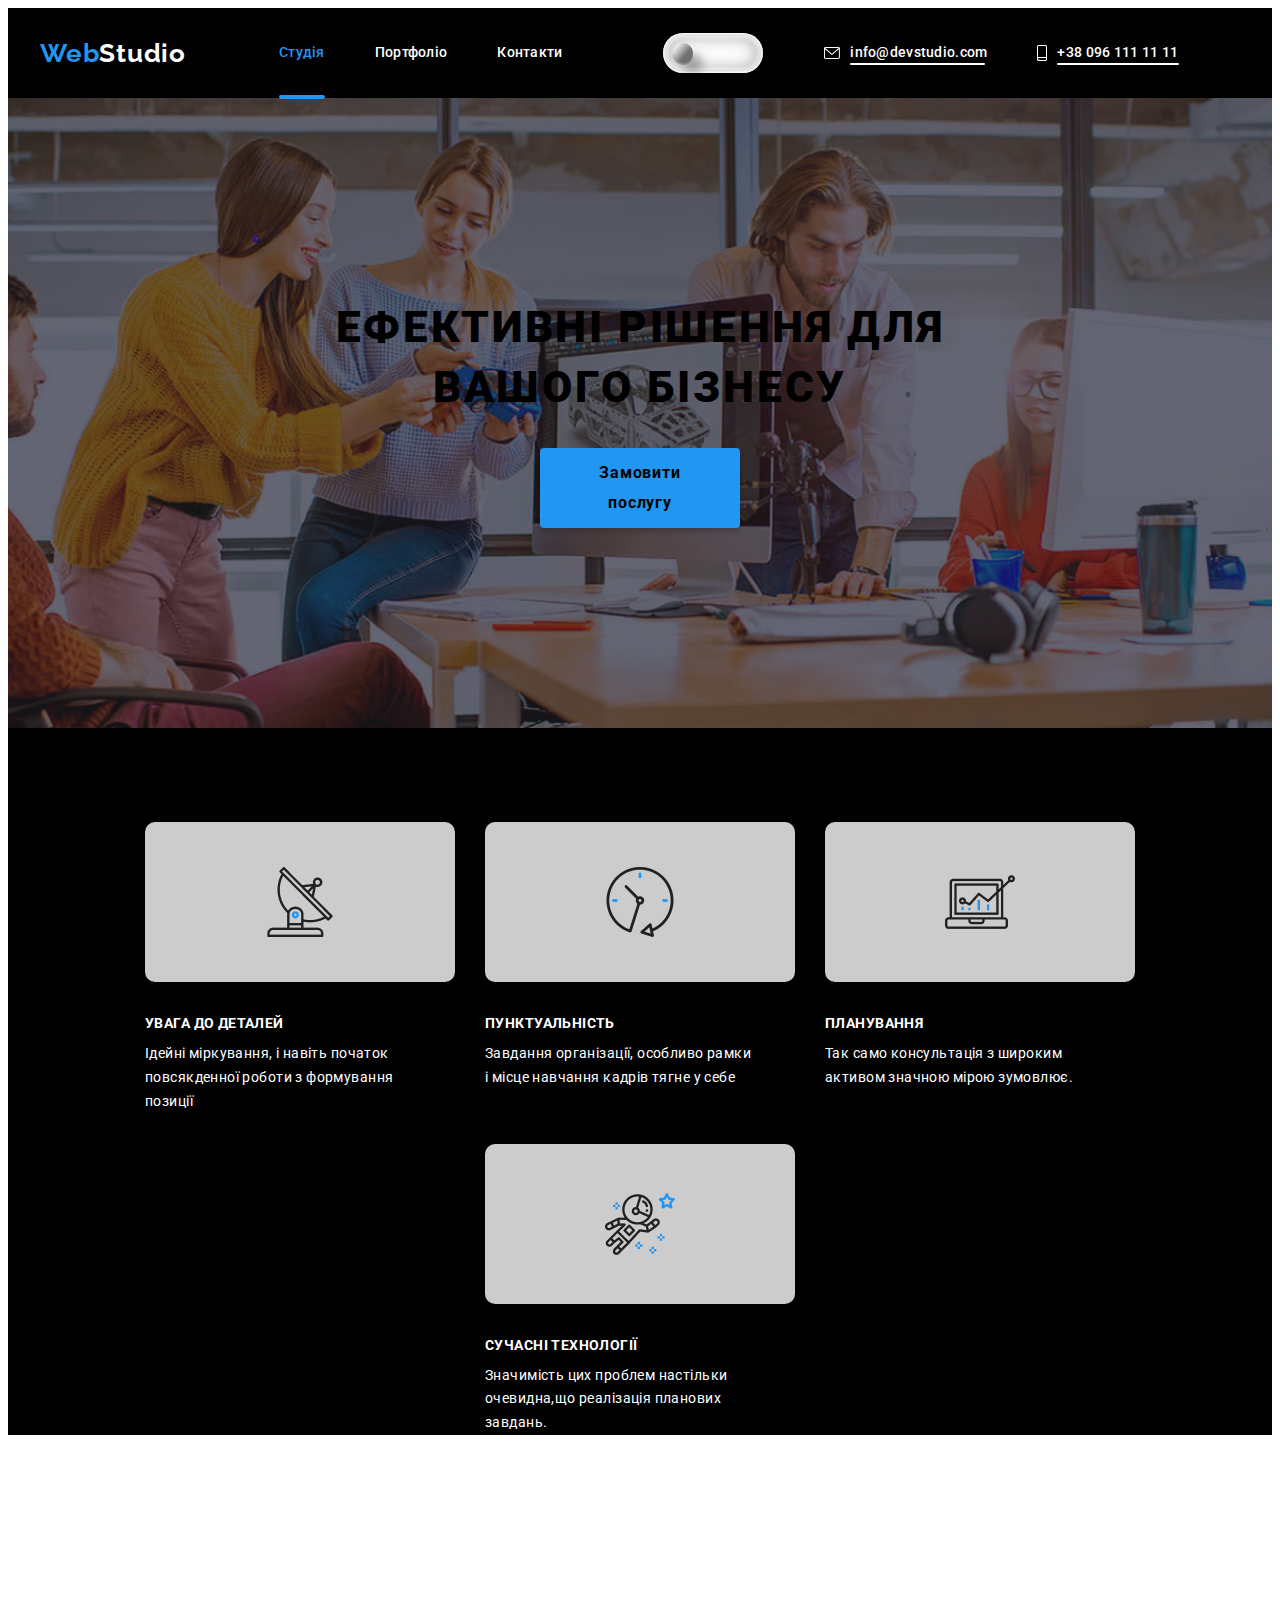
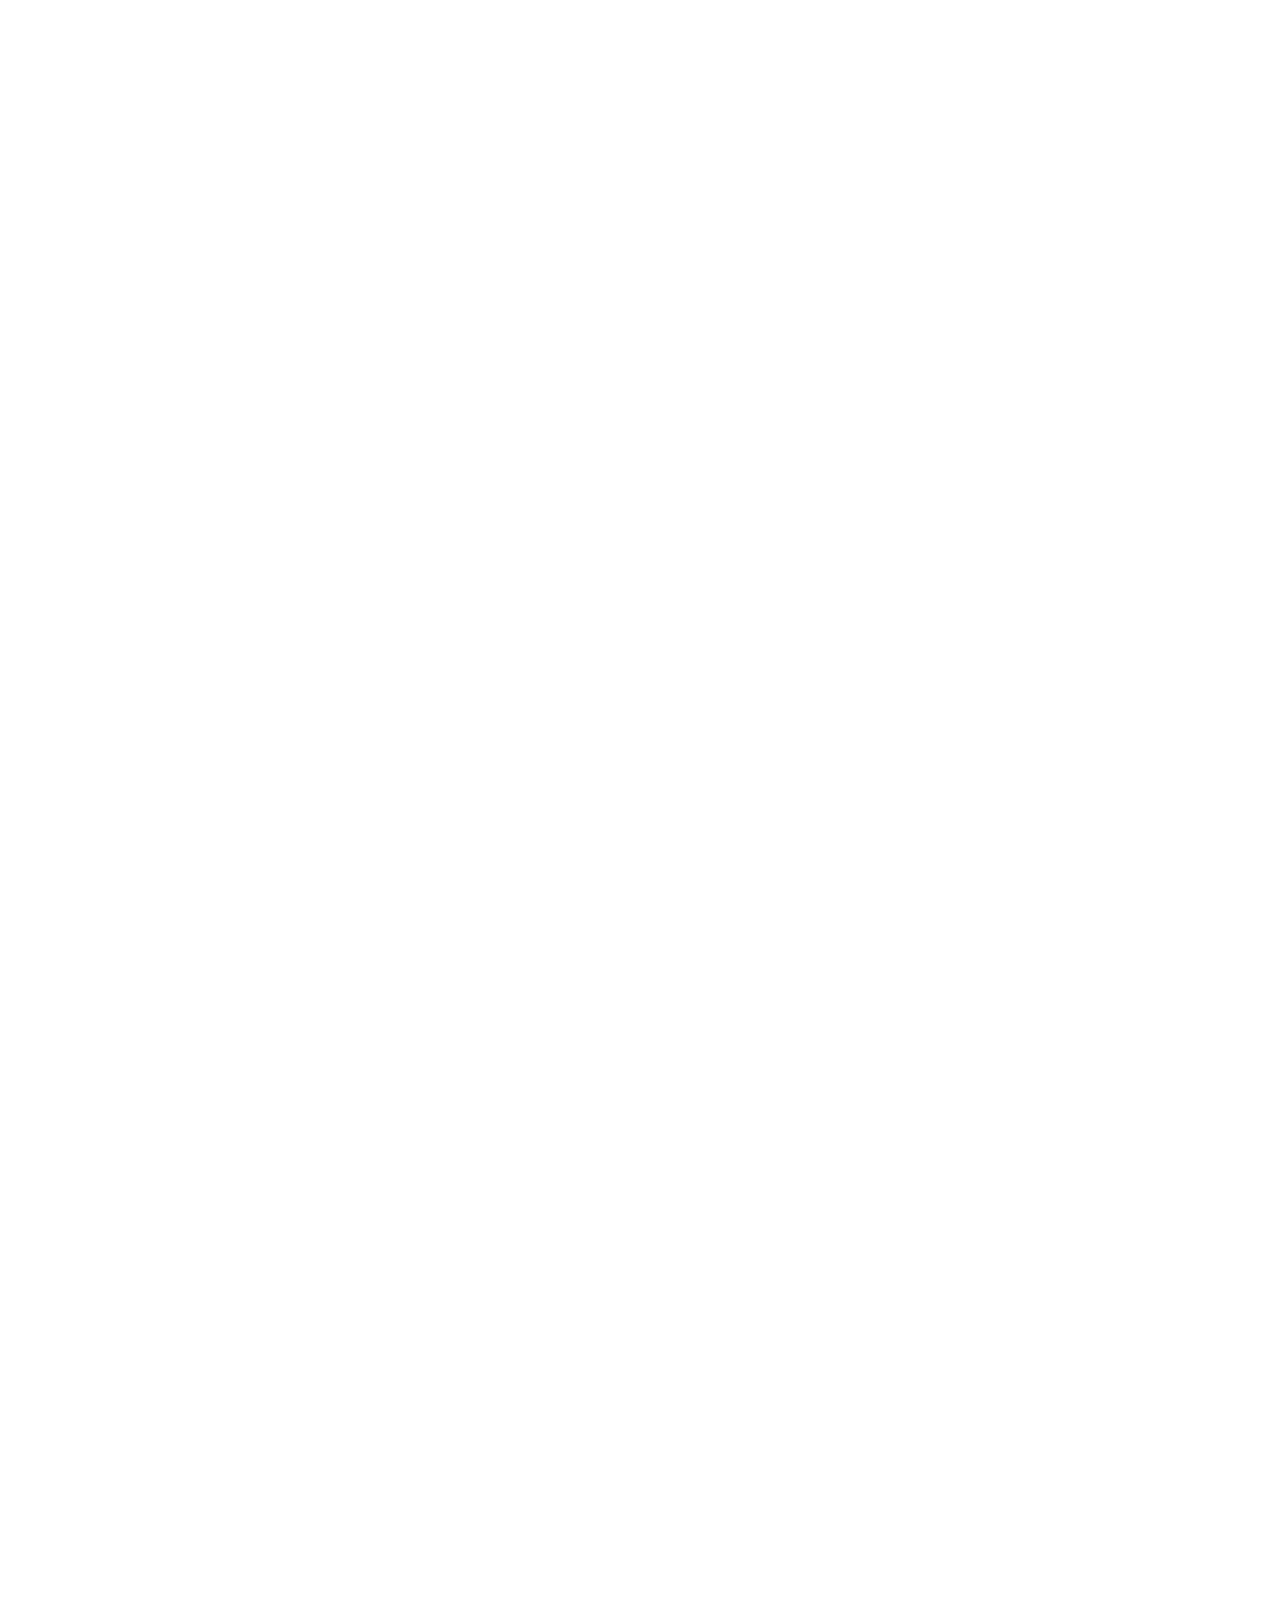
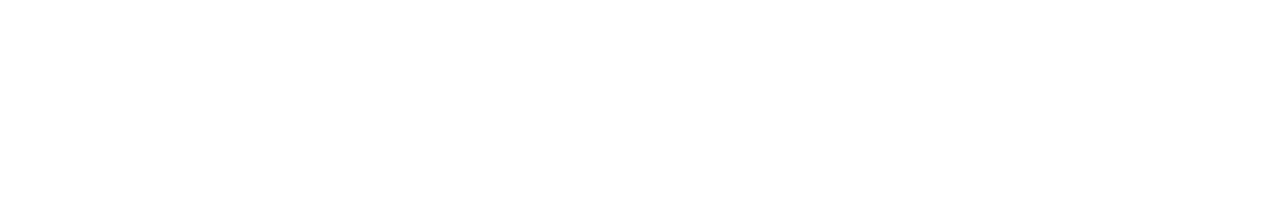
==== commit 9b198e79: "[[" ====
--- a/index.html
+++ b/index.html
@@ -4,6 +4,12 @@
     <meta charset="UTF-8">
     <meta name="viewport" content="width=device-width, initial-scale=1.0">
     <title>WebStudio</title>
+    <link rel="icon" type="image/png" href="favicons/favicon-96x96.png" sizes="96x96" />
+<link rel="icon" type="image/svg+xml" href="favicons/favicon.svg" />
+<link rel="shortcut icon" href="favicons/favicon.ico" />
+<link rel="apple-touch-icon" sizes="180x180" href="favicons/apple-touch-icon.png" />
+<meta name="apple-mobile-web-app-title" content="MyWebSite" />
+<link rel="manifest" href="favicons/site.webmanifest" />
     <link rel="stylesheet" href="https://cdnjs.cloudflare.com/ajax/libs/modern-normalize/2.0.0/modern-normalize.min.css" integrity="sha512-4xo8blKMVCiXpTaLzQSLSw3KFOVPWhm/TRtuPVc4WG6kUgjH6J03IBuG7JZPkcWMxJ5huwaBpOpnwYElP/m6wg==" crossorigin="anonymous" referrerpolicy="no-referrer" />
     <link rel="preconnect" href="https://fonts.googleapis.com">
 <link rel="preconnect" href="https://fonts.gstatic.com" crossorigin>
@@ -14,7 +20,7 @@
     <header class="header">
 
         <div class="container header__box">
-        <a href="/index.html" class="header__logos"><span class="header__span">Web</span><span class="header__studio">Studio</span></a>
+        <a href="./index.html" class="header__logos"><span class="header__span">Web</span><span class="header__studio">Studio</span></a>
         <button type="button" class="header__button" data-modal-header-open>
             <svg class="header__menu">
               <use href="./images/symbol-defs.svg#icon-open"></use>
@@ -495,7 +501,8 @@
                 <svg class="footer__telegram">
                     <use href="./images/symbol-defs.svg#icon-iconsend"></use>
                 </svg>
-                </div></button>
+            </button>
+                </div>
             </div>
             </form>
         </div>
@@ -549,6 +556,6 @@
       </div>
       <script src="./js/script.js"></script>
       <script src="./js/phone.js"></script>
-
+      <script src="./js/ddd.js"></script>
 </body>
 </html>--- a/style/main.min.css
+++ b/style/main.min.css
@@ -1 +1 @@
-address{font-style:normal}ul{list-style:none}a{text-decoration:none}img{display:block}h1,h2,h3,p,ul{margin:0;padding:0}.footer__subscribe,.footer__join,.text__head{font-size:14px;font-weight:700}.footer__buttonlink,.hero__order{font-size:16px;font-weight:700}body{font-family:"Roboto";color:var(--head-text);background-color:var(--background-color)}.container{max-width:1200px;margin-right:auto;margin-left:auto;padding-left:15px;padding-right:15px}.container .element-animation{opacity:0;transition:opacity .5s ease-in-out}@media screen and (min-width: 480px){.container{width:480px}}@media screen and (min-width: 768px){.container{width:768px}}@media screen and (min-width: 1200px){.container{width:1200px}}.element-animation.element-show{opacity:1;transition:opacity .5s}section{opacity:0;transform:translateY(0px);transition:opacity .6s ease-out,transform .6s ease-out}section.visible{opacity:1;transform:translateY(0)}header,footer{opacity:0;transform:translateY(0px);transition:opacity .6s ease-out,transform .6s ease-out}header.visible,footer.visible{opacity:1;transform:translateY(0)}.header{background-color:#fff;position:sticky;top:0;left:0;z-index:1}@media screen and (min-width: 768px){.header{padding:26px 0}}@media screen and (min-width: 1200px){.header{padding:25px 0}}.header__box{display:flex;justify-content:flex-start;align-items:center;flex-wrap:nowrap;flex-direction:row}.header__logos{font-family:"Raleway",sans-serif;font-weight:700;font-size:24px;line-height:1.19;letter-spacing:.72px;color:#fff;transition:margin-right .4s ease;margin-right:auto}@media screen and (min-width: 768px){.header__logos{margin-right:88px}}@media screen and (min-width: 1200px){.header__logos{margin-right:93px;font-size:26px;letter-spacing:.78px}}.header__span{color:#2196f3;animation:textColorChange 3s infinite}@keyframes textColorChange{0%{color:#2196f3}50%{color:#212121}100%{color:#2196f3}}.header__studio{animation:textColorChangee 3s infinite;color:#212121}@keyframes textColorChangee{0%{color:#212121}50%{color:#2196f3}100%{color:#212121}}.header__navigation{display:none;margin-right:auto}@media screen and (min-width: 768px){.header__navigation{display:flex}}.header__list{gap:50px;display:flex;display:flex;justify-content:flex-start;align-items:center;flex-wrap:nowrap;flex-direction:row}.header__caption{position:relative;font-weight:500;font-size:14px;line-height:1.14;letter-spacing:.02em;color:#212121}.header__caption:active{color:#2196f3}.header__link{font-family:"Roboto",sans-serif;color:#212121;transition-property:color;transition-duration:250ms;transition-timing-function:cubic-bezier(0.4, 0, 0.2, 1)}.header__link:hover,.header__link:focus{color:#2196f3;font-weight:700}.header__active{color:#2196f3}.header__active::after{content:"";width:100%;height:4px;background-color:#2196f3;border-radius:2px;display:block;position:absolute;left:0;transform:scaleX(1);top:49.5px;transition:transform .3s ease-in-out}.header__active:hover::after{transform:scaleX(0)}.header__label{margin-left:50px;height:40px;width:100px;background-color:#fff;border-radius:30px;box-shadow:inset 0 0 5px 4px #fff,inset 0 0 20px 1px rgba(0,0,0,.488),10px 20px 30px rgba(0,0,0,.096),inset 0 0 0 3px rgba(0,0,0,.3);display:flex;align-items:center;cursor:pointer;position:relative;transition:transform .4s}.header__label:hover{transform:perspective(100px) rotateX(5deg) rotateY(-5deg)}.header__label #checkbox:checked~.header__label:hover{transform:perspective(100px) rotateX(-5deg) rotateY(5deg)}@media screen and (min-width: 768px){.header__label{display:none}}@media screen and (min-width: 1200px){.header__label{display:flex}}.header__label::before{position:absolute;content:"";height:20px;width:20px;border-radius:50%;background-color:#000;background-image:linear-gradient(130deg, #757272 10%, #ffffff 11%, #726f6f 62%);left:10px;box-shadow:0 2px 1px rgba(0,0,0,.3),10px 10px 10px rgba(0,0,0,.3);transition:.4s}#checkbox:checked~.header__label::before{left:70px;background-color:#000;background-image:linear-gradient(315deg, #000000 0%, #414141 70%);transition:.4s}.header #checkbox{display:none}.header__description{display:none;margin-right:auto}@media screen and (min-width: 768px){.header__description{display:flex;flex-direction:column;gap:10px}}@media screen and (min-width: 1200px){.header__description{flex-direction:row;gap:50px}}.header__text{gap:10px;position:relative;display:flex;justify-content:flex-start;align-items:center;flex-wrap:nowrap;flex-direction:row}.header__contact{font-family:"Roboto",sans-serif;display:flex;justify-content:flex-start;align-items:center;flex-wrap:nowrap;flex-direction:row;gap:10px;font-weight:500;font-size:14px;line-height:1.14;letter-spacing:.02em;color:#757575;transition-property:color;transition-duration:250ms;transition-timing-function:cubic-bezier(0.4, 0, 0.2, 1)}.header__contact:hover,.header__contact:focus{color:#2196f3}.header__contact:hover .header__email,.header__contact:focus .header__email{fill:#2196f3;width:16px;height:12px}.header__contact:hover .header__phone,.header__contact:focus .header__phone{fill:#2196f3}.header__email{fill:#757575;width:16px;height:12px;transition-property:fill;transition-duration:250ms;transition-timing-function:cubic-bezier(0.4, 0, 0.2, 1)}.header__address::after{content:"";width:135px;height:4px;background-color:#757575;border-radius:2px;display:block;margin-top:0px;position:absolute;margin-top:2px;animation:underline-animation 3s infinite}@media screen and (min-width: 768px){.header__address::after{height:2px}}.header__phone{fill:#757575;transition-property:fill;transition-duration:250ms;transition-timing-function:cubic-bezier(0.4, 0, 0.2, 1);width:10px;height:16px}.header__number::after{content:"";width:122px;height:4px;background-color:#757575;border-radius:2px;display:block;margin-top:0px;position:absolute;margin-top:2px;animation:underline-animation 3s infinite}@media screen and (min-width: 768px){.header__number::after{height:2px}}@keyframes underline-animation{0%{background-color:#fff}50%{background-color:#757575}100%{background-color:#fff}}@media screen and (min-width: 768px){.s{display:none;top:0;right:0}}.header__button{border:none;background-color:rgba(0,0,0,0)}@media screen and (min-width: 768px){.header__button{display:none}}.header__menu{width:40px;height:60px}.menu{position:fixed;top:0;left:0;width:100%;height:100vh;box-shadow:0px 4px 8px 0px rgba(0,0,0,.04),0px 2px 4px 0px rgba(0,0,0,.08),0px 1px 3px 0px rgba(0,0,0,.16);padding:48px 40px;opacity:1;background-color:#fff}.is-hidden{opacity:0;pointer-events:none}.menu__btn{border:none;background-color:rgba(0,0,0,0);position:absolute;top:10px;right:15px}.menu__close{width:40px;height:40px;fill:#000}.menu__btn:hover .menu__close{fill:#000}.menu__list{display:flex;flex-direction:column;gap:35px}.menu__link{color:#212121;font-size:40px;font-weight:500;letter-spacing:.8px;line-height:1.17}.menu__link:hover{color:#2196f3}.ssw{position:absolute;bottom:50px}.menu__list-contact{display:flex;flex-direction:column;gap:32px;margin-bottom:64px}.menu__link-contact{font-size:24px;font-weight:500;line-height:1.08;letter-spacing:.48px}.menu__item-contact:first-child>.menu__link-contact{color:#2196f3;font-size:34px;line-height:1.17;letter-spacing:.68px}.menu__item-contact:last-child>.menu__link-contact{color:#757575;font-size:24px;line-height:1.17;letter-spacing:.48px}.menu__list-social{display:flex;flex-wrap:wrap}.menu__link-social{color:#2196f3;font-size:18px;font-weight:500;line-height:1.22;letter-spacing:.36px}.menu__item-social:not(:last-child){margin-right:10px;display:flex}.menu__item-social:not(:last-child)::after{content:"";display:block;width:1px;height:22px;background:rgba(33,33,33,.2);margin-left:10px}.hero{text-align:center;padding-top:118px;padding-bottom:118px;background-image:linear-gradient(rgba(47, 48, 58, 0.4), rgba(47, 48, 58, 0.4)),url(../images/photohero.jpg);background-repeat:no-repeat;background-position:center;background-size:cover;background-color:#fff}@media screen and (min-width: 1200px){.hero{padding-top:200px;padding-bottom:200px}}.hero__main{width:100%;margin:0 auto;font-weight:900;font-size:26px;line-height:1.61;text-align:center;letter-spacing:1.56px;text-transform:uppercase;margin-bottom:30px;color:#fff;transition-property:color;transition-duration:250ms;transition-timing-function:cubic-bezier(0.4, 0, 0.2, 1);animation:shadowChange 4s infinite alternate}@media screen and (min-width: 480px){.hero__main{width:360px}}@media screen and (min-width: 1200px){.hero__main{font-size:44px;line-height:1.36;letter-spacing:2.64px;width:696px}}@keyframes shadowChange{0%{text-shadow:0 0 10px #1e252b}50%{text-shadow:0 0 8px #fff}}.hero__main:hover{color:#757575}.hero__order{font-family:"Roboto";line-height:1.88;letter-spacing:.06em;border:none;width:100%;border-radius:4px;transition:border-radius .4s ease;background-color:#2196f3;color:#fff;padding:10px 24px;box-shadow:0px 4px 4px 0px rgba(0,0,0,.15);transition-property:color,background-color;transition-duration:250ms;transition-timing-function:cubic-bezier(0.4, 0, 0.2, 1);animation:breathing 3s infinite ease-in-out;cursor:pointer}@media screen and (min-width: 480px){.hero__order{width:200px}}@media screen and (min-width: 768px){.hero__order{padding:10px 24px}}@media screen and (min-width: 1200px){.hero__order{padding:10px 32px}}.hero__order:hover,.hero__order:focus{background-color:#fff;color:#2196f3}@keyframes breathing{0%,100%{width:217px}50%{width:250px}}.text{background-color:#fff;padding-top:60px;padding-bottom:60px}@media screen and (min-width: 1200px){.text{padding-top:94px;padding-bottom:0}}.text__description{display:none}.text__item{display:flex;gap:30px;flex-wrap:wrap;justify-content:center}.text__main:before{content:"";width:100%;height:120px;background-image:url(../images/icon-antena.png);display:block;border-radius:4px;background-color:#f5f4fa;background-repeat:no-repeat;background-position:center;margin-bottom:30px}@media screen and (min-width: 480px){.text__main:before{width:450px}}@media screen and (min-width: 768px){.text__main:before{width:354px}}@media screen and (min-width: 1200px){.text__main:before{width:270px}}.text__main:nth-child(2)::before{content:"";background-image:url(../images/icon-clock.png)}.text__main:nth-child(3)::before{content:"";background-image:url(../images/icon-diagram.png)}.text__main:nth-child(4)::before{content:"";background-image:url(../images/icon-astronaut.png)}.text__main::before{animation:floatVertical 4s ease-in-out infinite;display:inline-block;padding:20px;background-color:rgba(255,255,255,.8);border-radius:10px;box-shadow:0 5px 15px rgba(0,0,0,.1)}@keyframes floatVertical{0%{transform:translateY(0)}50%{transform:translateY(-15px)}100%{transform:translateY(0)}}.text__head{transition:font-size .4s ease;line-height:1.14;margin-bottom:10px;letter-spacing:.42px;text-transform:uppercase;text-align:center;color:#212121}@media screen and (min-width: 768px){.text__head{text-align:start}}@media screen and (min-width: 1200px){.text__head{text-align:start}}.text__head:hover{font-size:16px}.text__caption{font-size:14px;line-height:1.71;letter-spacing:.03em;color:#757575;font-size:14px;transition:font-size .4s ease}@media screen and (min-width: 480px){.text__caption{width:450px}}@media screen and (min-width: 768px){.text__caption{width:354px}}@media screen and (min-width: 1200px){.text__caption{width:270px}}.work{padding-bottom:94px;background-color:#fff;display:none;padding-top:94px}@media screen and (min-width: 1200px){.work{display:block}}.work__item{font-weight:700;font-size:36px;transition:font-size .3s ease;line-height:1.16;text-align:center;letter-spacing:.03em;margin-bottom:50px}.work__item:hover{font-size:40px}.work__text{display:flex;gap:30px}.work__item{gap:30px;position:relative}@keyframes slideInLeft{0%{transform:translateX(-100%);opacity:0}100%{transform:translateX(0);opacity:1}}@keyframes slideInRight{0%{transform:translateX(100%);opacity:0}100%{transform:translateX(0);opacity:1}}@keyframes fadeIn{0%{opacity:0}100%{opacity:1}}.work__posicion{position:absolute;left:0;bottom:0;width:100%;height:70px;background:rgba(47,48,58,.8);display:flex;align-items:center;justify-content:center}.work__text{font-size:14px;line-height:16px;text-align:center;letter-spacing:.03em;text-transform:uppercase;color:#fff}.work__moderning{width:100%}.team{padding-top:60px;padding-bottom:60px;background-color:#f5f4fa}@media screen and (min-width: 1200px){.team{padding-top:94px;padding-bottom:94px}}.team__comand{font-weight:700;font-size:36px;transition:font-size .4s ease;line-height:1.16;text-align:center;letter-spacing:.03em;margin-bottom:50px;color:#212121}.team__comand:hover{font-size:40px;letter-spacing:.06em}.team__lists{display:flex;flex-wrap:wrap;gap:30px;justify-content:center}.team__work{border-radius:0px 0px 4px 4px;background-color:#fff;transition:margin-top .4s ease;box-shadow:0px 1px 3px 0px rgba(0,0,0,.12),0px 1px 1px 0px rgba(0,0,0,.14),0px 2px 1px 0px rgba(0,0,0,.2);animation:float 3s ease-in-out infinite;animation-delay:0s}@keyframes float{0%{transform:translateY(0)}50%{transform:translateY(-10px)}100%{transform:translateY(0)}}.team__work:nth-child(2){animation-delay:.4s}.team__work:nth-child(3){animation-delay:.8s}.team__work:nth-child(4){animation-delay:1.2s}.team__photos{width:100%}@media screen and (min-width: 480px){.team__photos{width:450px;height:460px}}@media screen and (min-width: 768px){.team__photos{width:354px;height:354px}}@media screen and (min-width: 1200px){.team__photos{width:270px;height:260px}}.team__card{padding-top:30px;padding-bottom:30px}.team__name{font-weight:500;font-size:16px;line-height:1.19;text-align:center;letter-spacing:.03em;margin-bottom:10px;color:#212121}.team__job{font-size:16px;line-height:1.19;text-align:center;letter-spacing:.03em;color:#757575}.team__flex{margin-top:16px;gap:10px;display:flex;align-items:center;justify-content:center}.team__button{background-color:rgba(255,255,255,.1);display:flex;justify-content:center;align-items:center;width:44px;height:44px;padding:.35em;border-radius:50%;transition-property:background-color,transform;transition-duration:250ms;transition-timing-function:cubic-bezier(0.4, 0, 0.2, 1)}.team__button:hover,.team__button:focus{border:none;outline:0px solid #2196f3;background-color:#2196f3}.team__button:hover .team__icon,.team__button:focus .team__icon{transform:scale(1.1);fill:#fff}.team__icon{fill:#afb1b8;width:20px;height:20px}.customers{padding-top:60px;padding-bottom:60px;background-color:#fff}@media screen and (min-width: 1200px){.customers{padding-top:94px;padding-bottom:94px}}.customers__text{text-align:center;color:#212121;text-align:center;font-size:28px;font-weight:700;margin-bottom:30px;line-height:normal;letter-spacing:.84px}@media screen and (min-width: 1200px){.customers__text{font-size:36px;font-weight:700;line-height:normal;letter-spacing:1.08px;margin-bottom:50px}}.customers__list{display:flex;align-items:center;justify-content:center;gap:30px;flex-wrap:wrap;fill:#afb1b8}.customers__item{width:calc((100% - 30px)/2)}@media screen and (min-width: 768px){.customers__item{width:calc((100% - 60px)/3)}}@media screen and (min-width: 1200px){.customers__item{width:calc((100% - 150px)/6)}}.customers__buttonn{fill:#afb1b8;border:1px solid #afb1b8;width:100%;height:92px;display:flex;justify-content:center;align-items:center;border-radius:4px;flex-shrink:0;border:none;outline:1px solid #afb1b8;transition-property:fill,outline;transition-duration:250ms;transition-timing-function:cubic-bezier(0.4, 0, 0.2, 1)}.customers__buttonn:hover,.customers__buttonn:focus{border:none;fill:#2196f3;outline:1px solid #2196f3}.customers__svg{max-width:106px;max-height:60px}.footer{background-color:#2f303a;padding-top:60px;padding-bottom:60px}@media screen and (min-width: 768px){.footer>.container{display:flex;flex-wrap:wrap;justify-content:center;align-items:first baseline}}@media screen and (min-width: 768px)and (min-width: 480px){.footer>.container{align-items:first baseline}}@media screen and (min-width: 768px)and (min-width: 768px){.footer>.container{text-align:center}}@media screen and (min-width: 768px)and (min-width: 1200px){.footer>.container{text-align:left;flex-wrap:nowrap}}.footer__addresss{display:flex}.footer__list{width:231px;text-align:center;margin-left:auto;margin-right:auto}@media screen and (min-width: 480px){.footer__list{margin-left:auto;margin-right:auto}}@media screen and (min-width: 768px){.footer__list{text-align:center}}@media screen and (min-width: 1200px){.footer__list{text-align:left}}.footer__logo{margin-bottom:20px}.footer__logotype{font-family:"Raleway";font-weight:700;font-size:26px;line-height:1.19;letter-spacing:.03em;color:#fff}.footer__Web{color:#2196f3}.footer__link{font-size:14px;line-height:1.71;letter-spacing:.03em;font-style:normal;color:#fff}.footer__mailtro{margin-top:9px;margin-bottom:9px}.footer__mailtro:last-child{margin-bottom:0}.footer__contain{font-size:14px;line-height:1.71;letter-spacing:.03em;font-style:normal;color:#757575}.footer__second{margin-top:60px;text-align:center}@media screen and (min-width: 480px){.footer__second{text-align:center}}@media screen and (min-width: 768px){.footer__second{text-align:center;margin-left:165px;margin-top:0}}@media screen and (min-width: 1200px){.footer__second{text-align:left;margin-left:70px}}.footer__join{color:#fff;font-family:Roboto;font-style:normal;line-height:normal;letter-spacing:.42px;text-transform:uppercase}.footer__wrap{gap:10px;display:flex;justify-content:center;margin-top:20px}@media screen and (min-width: 768px){.footer__wrap{justify-content:flex-start}}.footer__buttont{background-color:rgba(255,255,255,.1);display:flex;justify-content:center;align-items:center;width:44px;height:44px;padding:.35em;border-radius:50%;transition-property:background-color;transition-duration:250ms;transition-timing-function:cubic-bezier(0.4, 0, 0.2, 1)}.footer__buttont:hover,.footer__buttont:focus{border:none;outline:0px solid #2196f3;background-color:#2196f3}.footer__online{height:20px;width:20px;fill:#fff}.footer__form{text-align:center;margin-top:60px}@media screen and (min-width: 768px){.footer__form{display:block}}@media screen and (min-width: 1200px){.footer__form{text-align:left;margin-left:93px;margin-top:0}}@media screen and (min-width: 1200px){.footer__button{display:flex}}.footer__subscribe{margin-bottom:20px;color:#fff;font-family:Roboto;font-style:normal;line-height:normal;letter-spacing:.42px;text-transform:uppercase}.footer__forms{display:block}@media screen and (min-width: 1200px){.footer__forms{display:flex}}.footer__input{width:100%;height:50px;padding-left:16px;border-radius:4px;border:1px solid rgba(255,255,255,.3);background:rgba(33,150,243,0);box-shadow:0px 4px 4px 0px rgba(0,0,0,.15)}@media screen and (min-width: 768px){.footer__input{width:450px}}@media screen and (min-width: 1200px){.footer__input{width:358px;height:50px;border:1px solid rgba(255,255,255,.3);filter:drop-shadow(0px 4px 4px rgba(0, 0, 0, 0.15));border-radius:4px}}.footer__flexing{display:flex;justify-content:center;margin-top:20px}@media screen and (min-width: 480px){.footer__flexing{display:flex;justify-content:center;margin-top:20px}}@media screen and (min-width: 768px){.footer__flexing{display:flex;justify-content:center;margin-top:20px}}@media screen and (min-width: 1200px){.footer__flexing{display:block;margin-top:0;justify-content:flex-start}}.footer__buttonlink{margin-left:12px;gap:10px;padding:10px 28px;border:none;color:#fff;text-align:center;font-family:Roboto;font-style:normal;line-height:30px;letter-spacing:.96px;display:flex;align-items:center;border-radius:4px;background:#2196f3;box-shadow:0px 4px 4px 0px rgba(0,0,0,.15)}.footer__telegram{width:24px;height:24px;flex-shrink:0;fill:#fff}.backdrop.is-hidden{opacity:0;visibility:hidden;pointer-events:none}.backdrop.is-hidden .modal{transform:translate(-50%, -50%) scale(0.6)}.backdrop{position:fixed;top:0;left:0;width:100%;height:100%;z-index:2;background-color:rgba(0,0,0,.5);opacity:1;transition:opacity 250ms cubic-bezier(0.4, 0, 0.2, 1),visibility 250ms cubic-bezier(0.4, 0, 0.2, 1)}.backdrop__modal{transition:transform 250ms cubic-bezier(0.4, 0, 0.2, 1),opacity 250ms cubic-bezier(0.4, 0, 0.2, 1);transform:translate(-50%, -50%) scale(1);position:relative;padding:40px;transition:transform 250ms cubic-bezier(0.4, 0, 0.2, 1);position:absolute;top:50%;left:50%;border-radius:4px;background:#fff;box-shadow:0px 1px 3px 0px rgba(0,0,0,.12),0px 1px 1px 0px rgba(0,0,0,.14),0px 2px 1px 0px rgba(0,0,0,.2);width:100%;height:100%}@media screen and (min-width: 480px){.backdrop__modal{width:450px;height:609px}}@media screen and (min-width: 1200px){.backdrop__modal{width:528px;height:581px}}.backdrop__title{margin-bottom:12px;color:#212121;text-align:center;font-size:20px;font-weight:700;line-height:1.5;letter-spacing:.6px}@media screen and (min-width: 1200px){.backdrop__title{line-height:1.15}}.backdrop__label{color:#757575;font-size:12px;font-weight:400;letter-spacing:.12px;display:block;margin-bottom:4px}.backdrop__wrapper{position:relative}.backdrop__input{padding-right:40px;padding-left:40px;margin-bottom:10px;width:100%;height:40px;border-radius:4px;outline:1px solid rgba(33,33,33,.2);border:none;background-color:#fff;fill:#fff;transition-property:outline;transition-duration:250ms;transition-timing-function:cubic-bezier(0.4, 0, 0.2, 1)}.backdrop__input:hover,.backdrop__input:focus{padding-right:41px;padding-left:41px;border:none;outline:1px solid #2196f3}.backdrop__input:hover+.backdrop__icon,.backdrop__input:focus+.backdrop__icon{fill:#2196f3}.backdrop__icon{position:absolute;fill:#212121;top:11px;left:12px;width:18px;height:18px;transition-property:fill;transition-duration:250ms;transition-timing-function:cubic-bezier(0.4, 0, 0.2, 1)}.backdrop__comment{display:block;margin-bottom:4px;color:#757575;font-size:12px;font-weight:400;line-height:normal;letter-spacing:.12px}.backdrop__text{background-color:#fff;resize:none;width:100%;height:120px;padding:12px 16px;color:rgba(117,117,117,.5);font-size:12px;font-weight:400;letter-spacing:.12px;border-radius:4px;border:none;outline:1px solid #afb1b8;transition-property:outline;transition-duration:250ms;transition-timing-function:cubic-bezier(0.4, 0, 0.2, 1)}.backdrop__text:hover,.backdrop__text:focus{border:none;outline:1px solid #2196f3}.backdrop__wrapperr{justify-content:center;margin-top:20px;display:block;align-items:center;gap:8px;flex-wrap:wrap}@media screen and (min-width: 480px){.backdrop__wrapperr{display:flex}}@media screen and (min-width: 1200px){.backdrop__wrapperr{font-size:14px}}.backdrop__box{width:16px;height:15px}.backdrop__checked{color:#757575;font-size:12px;font-weight:400;line-height:24px;letter-spacing:.42px}@media screen and (min-width: 1200px){.backdrop__checked{font-size:14px;line-height:1.71}}.backdrop__links{color:#2196f3;font-size:12px;font-weight:400;line-height:24px;letter-spacing:.42px;text-decoration-line:underline}@media screen and (min-width: 1200px){.backdrop__links{font-size:14px;line-height:1.71}}.backdrop .ds{display:flex;justify-content:center}.backdrop__button{color:#fff;text-align:center;font-family:Roboto;font-size:16px;font-style:normal;font-weight:700;line-height:30px;letter-spacing:.96px;padding:10px 52px;border-radius:4px;background:#2196f3;box-shadow:0px 4px 4px 0px rgba(0,0,0,.15);border:none;margin-top:30px;transition-property:background;transition-duration:250ms;transition-timing-function:cubic-bezier(0.4, 0, 0.2, 1)}.backdrop__button:hover,.backdrop__button:focus{border:none;outline:0px solid red;background:#757575}.backdrop__closee{position:absolute;top:8px;right:8px;display:flex;align-items:center;justify-content:center;width:30px;height:30px;border-radius:50%;border:none;outline:1px solid gray;transition-property:fill,outline;transition-duration:250ms;transition-timing-function:cubic-bezier(0.4, 0, 0.2, 1)}.backdrop__closee:hover,.backdrop__closee:focus{fill:#2196f3;border:none;outline:1px solid #fff}.backdrop__closee:hover .backdrop__close,.backdrop__closee:focus .backdrop__close{transform:rotate(180deg)}.backdrop__close{width:18px;height:18px;transition:transform .4s ease}.main{padding-top:60px;padding-bottom:60px;border-top:1px solid #ececec;background-color:#fff}@media screen and (min-width: 1200px){.main{padding-top:94px;padding-bottom:94px}}.main__list{display:flex;justify-content:flex-start;margin-bottom:50px;gap:8px;row-gap:15px;flex-wrap:wrap}@media screen and (min-width: 768px){.main__list{flex-wrap:nowrap;justify-content:center}}.main__link{font-family:"Roboto";font-weight:500;font-size:16px;line-height:1.62;letter-spacing:.03em;color:#212121;background-color:#f5f4fa;border-radius:4px;border:none;cursor:pointer;padding:6px 22px;transition-property:color,background-color,box-shadow;transition-duration:250ms;transition-timing-function:cubic-bezier(0.4, 0, 0.2, 1)}.main__link:hover,.main__link:focus{color:#fff;background-color:#2196f3;border-radius:4px;border:none;outline:0px solid #fff;box-shadow:0px 3px 1px 0px rgba(0,0,0,.1),0px 1px 2px 0px rgba(0,0,0,.08),0px 2px 2px 0px rgba(0,0,0,.12)}.main__lists{justify-content:center;display:flex;flex-wrap:wrap;gap:30px}@media screen and (min-width: 768px){.main__lists{justify-content:space-between}}@media screen and (min-width: 1200px){.main__lists{justify-content:flex-start}}.main__card{border-left:1px solid #eee;border-right:1px solid #eee;border-bottom:1px solid #eee;transition-property:box-shadow;transition-duration:250ms;transition-timing-function:cubic-bezier(0.4, 0, 0.2, 1);width:100%}@media screen and (min-width: 768px){.main__card{width:calc((100% - 30px)/2);max-width:354px}}@media screen and (min-width: 1200px){.main__card{width:calc((100% - 60px)/3);max-width:370px}}.main__card:hover{box-shadow:0px 1px 1px 0px rgba(0,0,0,.12),0px 4px 4px 0px rgba(0,0,0,.06),1px 4px 6px 0px rgba(0,0,0,.16)}.main__card:hover .main__text{transform:translateY(0);opacity:1}.main__card:not(:hover) .main__text{transform:translateY(100);opacity:1}.main__photo{position:relative;overflow:hidden}.main__description{display:block;width:100%;height:294px}@media screen and (min-width: 768px){.main__description{height:100%}}.main__text{width:100%;height:295px;color:#fff;background:rgba(33,150,243,.9);position:absolute;padding:80px 24px;color:#fff;font-family:Roboto;font-size:14px;font-style:normal;font-weight:400;line-height:28px;letter-spacing:.54px;top:0;left:0;opacity:0;transform:translateY(100%);transition-property:transform;transition-duration:250ms;transition-timing-function:cubic-bezier(0.4, 0, 0.2, 1)}@media screen and (min-width: 768px){.main__text{font-size:18px;padding:63px 24px}}.main__frame{padding:20px 24px}.main__title{font-weight:700;font-size:18px;line-height:2;letter-spacing:.06em;color:#212121}.main__captions{font-size:16px;line-height:1.88;letter-spacing:.03em;margin-top:4px;color:#757575}/*# sourceMappingURL=main.min.css.map */+address{font-style:normal}ul{list-style:none}a{text-decoration:none}img{display:block}h1,h2,h3,p,ul{margin:0;padding:0}.footer__subscribe,.footer__join,.text__head{font-size:14px;font-weight:700}.footer__buttonlink,.hero__order{font-size:16px;font-weight:700}body{font-family:"Roboto";color:var(--head-text);background-color:var(--background-color)}.container{max-width:1200px;margin-right:auto;margin-left:auto;padding-left:15px;padding-right:15px}.container .element-animation{opacity:0;transition:opacity .5s ease-in-out}@media screen and (min-width: 480px){.container{width:480px}}@media screen and (min-width: 768px){.container{width:768px}}@media screen and (min-width: 1200px){.container{width:1200px}}.element-animation.element-show{opacity:1;transition:opacity .5s}section{opacity:0;transform:translateY(0px);transition:opacity .6s ease-out,transform .6s ease-out}section.visible{opacity:1;transform:translateY(0)}header,footer{opacity:0;transform:translateY(0px);transition:opacity .6s ease-out,transform .6s ease-out}header.visible,footer.visible{opacity:1;transform:translateY(0)}.header{background-color:#000;position:sticky;top:0;left:0;z-index:1}@media screen and (min-width: 768px){.header{padding:26px 0}}@media screen and (min-width: 1200px){.header{padding:25px 0}}.header__box{display:flex;justify-content:flex-start;align-items:center;flex-wrap:nowrap;flex-direction:row}.header__logos{font-family:"Raleway",sans-serif;font-weight:700;font-size:24px;line-height:1.19;letter-spacing:.72px;color:#fff;transition:margin-right .4s ease;margin-right:auto}@media screen and (min-width: 768px){.header__logos{margin-right:88px}}@media screen and (min-width: 1200px){.header__logos{margin-right:93px;font-size:26px;letter-spacing:.78px}}.header__span{color:#2196f3;animation:textColorChange 3s infinite}@keyframes textColorChange{0%{color:#2196f3}50%{color:#fff}100%{color:#2196f3}}.header__studio{animation:textColorChangee 3s infinite;color:#fff}@keyframes textColorChangee{0%{color:#fff}50%{color:#2196f3}100%{color:#fff}}.header__navigation{display:none;margin-right:auto}@media screen and (min-width: 768px){.header__navigation{display:flex}}.header__list{gap:50px;display:flex;display:flex;justify-content:flex-start;align-items:center;flex-wrap:nowrap;flex-direction:row}.header__caption{position:relative;font-weight:500;font-size:14px;line-height:1.14;letter-spacing:.02em;color:#fff}.header__caption:active{color:#2196f3}.header__link{font-family:"Roboto",sans-serif;color:#fff;transition-property:color;transition-duration:250ms;transition-timing-function:cubic-bezier(0.4, 0, 0.2, 1)}.header__link:hover,.header__link:focus{color:#2196f3;font-weight:700}.header__active{color:#2196f3}.header__active::after{content:"";width:100%;height:4px;background-color:#2196f3;border-radius:2px;display:block;position:absolute;left:0;transform:scaleX(1);top:49.5px;transition:transform .3s ease-in-out}.header__active:hover::after{transform:scaleX(0)}.header__label{margin-left:50px;height:40px;width:100px;background-color:#fff;border-radius:30px;box-shadow:inset 0 0 5px 4px #fff,inset 0 0 20px 1px rgba(0,0,0,.488),10px 20px 30px rgba(0,0,0,.096),inset 0 0 0 3px rgba(0,0,0,.3);display:flex;align-items:center;cursor:pointer;position:relative;transition:transform .4s}.header__label:hover{transform:perspective(100px) rotateX(5deg) rotateY(-5deg)}.header__label #checkbox:checked~.header__label:hover{transform:perspective(100px) rotateX(-5deg) rotateY(5deg)}@media screen and (min-width: 768px){.header__label{display:none}}@media screen and (min-width: 1200px){.header__label{display:flex}}.header__label::before{position:absolute;content:"";height:20px;width:20px;border-radius:50%;background-color:#000;background-image:linear-gradient(130deg, #757272 10%, #ffffff 11%, #726f6f 62%);left:10px;box-shadow:0 2px 1px rgba(0,0,0,.3),10px 10px 10px rgba(0,0,0,.3);transition:.4s}#checkbox:checked~.header__label::before{left:70px;background-color:#000;background-image:linear-gradient(315deg, #000000 0%, #414141 70%);transition:.4s}.header #checkbox{display:none}.header__description{display:none;margin-right:auto}@media screen and (min-width: 768px){.header__description{display:flex;flex-direction:column;gap:10px}}@media screen and (min-width: 1200px){.header__description{flex-direction:row;gap:50px}}.header__text{gap:10px;position:relative;display:flex;justify-content:flex-start;align-items:center;flex-wrap:nowrap;flex-direction:row}.header__contact{font-family:"Roboto",sans-serif;display:flex;justify-content:flex-start;align-items:center;flex-wrap:nowrap;flex-direction:row;gap:10px;font-weight:500;font-size:14px;line-height:1.14;letter-spacing:.02em;color:#fff;transition-property:color;transition-duration:250ms;transition-timing-function:cubic-bezier(0.4, 0, 0.2, 1)}.header__contact:hover,.header__contact:focus{color:#2196f3}.header__contact:hover .header__email,.header__contact:focus .header__email{fill:#2196f3;width:16px;height:12px}.header__contact:hover .header__phone,.header__contact:focus .header__phone{fill:#2196f3}.header__email{fill:#fff;width:16px;height:12px;transition-property:fill;transition-duration:250ms;transition-timing-function:cubic-bezier(0.4, 0, 0.2, 1)}.header__address::after{content:"";width:135px;height:4px;background-color:#fff;border-radius:2px;display:block;margin-top:0px;position:absolute;margin-top:2px;animation:underline-animation 3s infinite}@media screen and (min-width: 768px){.header__address::after{height:2px}}.header__phone{fill:#fff;transition-property:fill;transition-duration:250ms;transition-timing-function:cubic-bezier(0.4, 0, 0.2, 1);width:10px;height:16px}.header__number::after{content:"";width:122px;height:4px;background-color:#fff;border-radius:2px;display:block;margin-top:0px;position:absolute;margin-top:2px;animation:underline-animation 3s infinite}@media screen and (min-width: 768px){.header__number::after{height:2px}}@keyframes underline-animation{0%{background-color:#000}50%{background-color:#fff}100%{background-color:#000}}@media screen and (min-width: 768px){.s{display:none;top:0;right:0}}.header__button{border:none;background-color:rgba(0,0,0,0)}@media screen and (min-width: 768px){.header__button{display:none}}.header__menu{width:40px;height:60px}.menu{position:fixed;top:0;left:0;width:100%;height:100vh;box-shadow:0px 4px 8px 0px rgba(0,0,0,.04),0px 2px 4px 0px rgba(0,0,0,.08),0px 1px 3px 0px rgba(0,0,0,.16);padding:48px 40px;opacity:1;background-color:#fff}.is-hidden{opacity:0;pointer-events:none}.menu__btn{border:none;background-color:rgba(0,0,0,0);position:absolute;top:10px;right:15px}.menu__close{width:40px;height:40px;fill:#000}.menu__btn:hover .menu__close{fill:#000}.menu__list{display:flex;flex-direction:column;gap:35px}.menu__link{color:#212121;font-size:40px;font-weight:500;letter-spacing:.8px;line-height:1.17}.menu__link:hover{color:#2196f3}.ssw{position:absolute;bottom:50px}.menu__list-contact{display:flex;flex-direction:column;gap:32px;margin-bottom:64px}.menu__link-contact{font-size:24px;font-weight:500;line-height:1.08;letter-spacing:.48px}.menu__item-contact:first-child>.menu__link-contact{color:#2196f3;font-size:34px;line-height:1.17;letter-spacing:.68px}.menu__item-contact:last-child>.menu__link-contact{color:#fff;font-size:24px;line-height:1.17;letter-spacing:.48px}.menu__list-social{display:flex;flex-wrap:wrap}.menu__link-social{color:#2196f3;font-size:18px;font-weight:500;line-height:1.22;letter-spacing:.36px}.menu__item-social:not(:last-child){margin-right:10px;display:flex}.menu__item-social:not(:last-child)::after{content:"";display:block;width:1px;height:22px;background:rgba(33,33,33,.2);margin-left:10px}.hero{text-align:center;padding-top:118px;padding-bottom:118px;background-image:linear-gradient(rgba(47, 48, 58, 0.4), rgba(47, 48, 58, 0.4)),url(../images/photohero.jpg);background-repeat:no-repeat;background-position:center;background-size:cover;background-color:#000}@media screen and (min-width: 1200px){.hero{padding-top:200px;padding-bottom:200px}}.hero__main{width:100%;margin:0 auto;font-weight:900;font-size:26px;line-height:1.61;text-align:center;letter-spacing:1.56px;text-transform:uppercase;margin-bottom:30px;color:#000;transition-property:color;transition-duration:250ms;transition-timing-function:cubic-bezier(0.4, 0, 0.2, 1);animation:shadowChange 4s infinite alternate}@media screen and (min-width: 480px){.hero__main{width:360px}}@media screen and (min-width: 1200px){.hero__main{font-size:44px;line-height:1.36;letter-spacing:2.64px;width:696px}}@keyframes shadowChange{0%{text-shadow:0 0 10px #1e252b}50%{text-shadow:0 0 8px #fff}}.hero__main:hover{color:#fff}.hero__order{font-family:"Roboto";line-height:1.88;letter-spacing:.06em;border:none;width:100%;border-radius:4px;transition:border-radius .4s ease;background-color:#2196f3;color:#000;padding:10px 24px;box-shadow:0px 4px 4px 0px rgba(0,0,0,.15);transition-property:color,background-color;transition-duration:250ms;transition-timing-function:cubic-bezier(0.4, 0, 0.2, 1);animation:breathing 3s infinite ease-in-out;cursor:pointer}@media screen and (min-width: 480px){.hero__order{width:200px}}@media screen and (min-width: 768px){.hero__order{padding:10px 24px}}@media screen and (min-width: 1200px){.hero__order{padding:10px 32px}}.hero__order:hover,.hero__order:focus{background-color:#000;color:#2196f3}@keyframes breathing{0%,100%{width:217px}50%{width:250px}}.text{background-color:#000;padding-top:60px;padding-bottom:60px}@media screen and (min-width: 1200px){.text{padding-top:94px;padding-bottom:0}}.text__description{display:none}.text__item{display:flex;gap:30px;flex-wrap:wrap;justify-content:center}.text__main:before{content:"";width:100%;height:120px;background-image:url(../images/icon-antena.png);display:block;border-radius:4px;background-color:#f5f4fa;background-repeat:no-repeat;background-position:center;margin-bottom:30px}@media screen and (min-width: 480px){.text__main:before{width:450px}}@media screen and (min-width: 768px){.text__main:before{width:354px}}@media screen and (min-width: 1200px){.text__main:before{width:270px}}.text__main:nth-child(2)::before{content:"";background-image:url(../images/icon-clock.png)}.text__main:nth-child(3)::before{content:"";background-image:url(../images/icon-diagram.png)}.text__main:nth-child(4)::before{content:"";background-image:url(../images/icon-astronaut.png)}.text__main::before{animation:floatVertical 4s ease-in-out infinite;display:inline-block;padding:20px;background-color:rgba(255,255,255,.8);border-radius:10px;box-shadow:0 5px 15px rgba(0,0,0,.1)}@keyframes floatVertical{0%{transform:translateY(0)}50%{transform:translateY(-15px)}100%{transform:translateY(0)}}.text__head{transition:font-size .4s ease;line-height:1.14;margin-bottom:10px;letter-spacing:.42px;text-transform:uppercase;text-align:center;color:#fff}@media screen and (min-width: 768px){.text__head{text-align:start}}@media screen and (min-width: 1200px){.text__head{text-align:start}}.text__head:hover{font-size:16px}.text__caption{font-size:14px;line-height:1.71;letter-spacing:.03em;color:#fff;font-size:14px;transition:font-size .4s ease}@media screen and (min-width: 480px){.text__caption{width:450px}}@media screen and (min-width: 768px){.text__caption{width:354px}}@media screen and (min-width: 1200px){.text__caption{width:270px}}.work{padding-bottom:94px;background-color:#000;display:none;padding-top:94px}@media screen and (min-width: 1200px){.work{display:block}}.work__item{font-weight:700;font-size:36px;transition:font-size .3s ease;line-height:1.16;text-align:center;letter-spacing:.03em;margin-bottom:50px}.work__item:hover{font-size:40px}.work__text{display:flex;gap:30px}.work__item{gap:30px;position:relative}@keyframes slideInLeft{0%{transform:translateX(-100%);opacity:0}100%{transform:translateX(0);opacity:1}}@keyframes slideInRight{0%{transform:translateX(100%);opacity:0}100%{transform:translateX(0);opacity:1}}@keyframes fadeIn{0%{opacity:0}100%{opacity:1}}.work__posicion{position:absolute;left:0;bottom:0;width:100%;height:70px;background:rgba(47,48,58,.8);display:flex;align-items:center;justify-content:center}.work__text{font-size:14px;line-height:16px;text-align:center;letter-spacing:.03em;text-transform:uppercase;color:#fff}.work__moderning{width:100%}.team{padding-top:60px;padding-bottom:60px;background-color:#151515}@media screen and (min-width: 1200px){.team{padding-top:94px;padding-bottom:94px}}.team__comand{font-weight:700;font-size:36px;transition:font-size .4s ease;line-height:1.16;text-align:center;letter-spacing:.03em;margin-bottom:50px;color:#fff}.team__comand:hover{font-size:40px;letter-spacing:.06em}.team__lists{display:flex;flex-wrap:wrap;gap:30px;justify-content:center}.team__work{border-radius:0px 0px 4px 4px;background-color:#000;transition:margin-top .4s ease;box-shadow:0px 1px 3px 0px rgba(0,0,0,.12),0px 1px 1px 0px rgba(0,0,0,.14),0px 2px 1px 0px rgba(0,0,0,.2);animation:float 3s ease-in-out infinite;animation-delay:0s}@keyframes float{0%{transform:translateY(0)}50%{transform:translateY(-10px)}100%{transform:translateY(0)}}.team__work:nth-child(2){animation-delay:.4s}.team__work:nth-child(3){animation-delay:.8s}.team__work:nth-child(4){animation-delay:1.2s}.team__photos{width:100%}@media screen and (min-width: 480px){.team__photos{width:450px;height:460px}}@media screen and (min-width: 768px){.team__photos{width:354px;height:354px}}@media screen and (min-width: 1200px){.team__photos{width:270px;height:260px}}.team__card{padding-top:30px;padding-bottom:30px}.team__name{font-weight:500;font-size:16px;line-height:1.19;text-align:center;letter-spacing:.03em;margin-bottom:10px;color:#fff}.team__job{font-size:16px;line-height:1.19;text-align:center;letter-spacing:.03em;color:#fff}.team__flex{margin-top:16px;gap:10px;display:flex;align-items:center;justify-content:center}.team__button{background-color:#fff;display:flex;justify-content:center;align-items:center;width:44px;height:44px;padding:.35em;border-radius:50%;transition-property:background-color,transform;transition-duration:250ms;transition-timing-function:cubic-bezier(0.4, 0, 0.2, 1)}.team__button:hover,.team__button:focus{border:none;outline:0px solid #2196f3;background-color:#2196f3}.team__button:hover .team__icon,.team__button:focus .team__icon{transform:scale(1.1);fill:#000}.team__icon{fill:#000;width:20px;height:20px}.customers{padding-top:60px;padding-bottom:60px;background-color:#000}@media screen and (min-width: 1200px){.customers{padding-top:94px;padding-bottom:94px}}.customers__text{text-align:center;color:#fff;text-align:center;font-size:28px;font-weight:700;margin-bottom:30px;line-height:normal;letter-spacing:.84px}@media screen and (min-width: 1200px){.customers__text{font-size:36px;font-weight:700;line-height:normal;letter-spacing:1.08px;margin-bottom:50px}}.customers__list{display:flex;align-items:center;justify-content:center;gap:30px;flex-wrap:wrap;fill:#fff}.customers__item{width:calc((100% - 30px)/2)}@media screen and (min-width: 768px){.customers__item{width:calc((100% - 60px)/3)}}@media screen and (min-width: 1200px){.customers__item{width:calc((100% - 150px)/6)}}.customers__buttonn{fill:#fff;border:1px solid #fff;width:100%;height:92px;display:flex;justify-content:center;align-items:center;border-radius:4px;flex-shrink:0;border:none;outline:1px solid #fff;transition-property:fill,outline;transition-duration:250ms;transition-timing-function:cubic-bezier(0.4, 0, 0.2, 1)}.customers__buttonn:hover,.customers__buttonn:focus{border:none;fill:#2196f3;outline:1px solid #2196f3}.customers__svg{max-width:106px;max-height:60px}.footer{background-color:#0c0c0c;padding-top:60px;padding-bottom:60px}@media screen and (min-width: 768px){.footer>.container{display:flex;flex-wrap:wrap;justify-content:center;align-items:first baseline}}@media screen and (min-width: 768px)and (min-width: 480px){.footer>.container{align-items:first baseline}}@media screen and (min-width: 768px)and (min-width: 768px){.footer>.container{text-align:center}}@media screen and (min-width: 768px)and (min-width: 1200px){.footer>.container{text-align:left;flex-wrap:nowrap}}.footer__addresss{display:flex}.footer__list{width:231px;text-align:center;margin-left:auto;margin-right:auto}@media screen and (min-width: 480px){.footer__list{margin-left:auto;margin-right:auto}}@media screen and (min-width: 768px){.footer__list{text-align:center}}@media screen and (min-width: 1200px){.footer__list{text-align:left}}.footer__logo{margin-bottom:20px}.footer__logotype{font-family:"Raleway";font-weight:700;font-size:26px;line-height:1.19;letter-spacing:.03em;color:#fff}.footer__Web{color:#2196f3}.footer__link{font-size:14px;line-height:1.71;letter-spacing:.03em;font-style:normal;color:#fff}.footer__mailtro{margin-top:9px;margin-bottom:9px}.footer__mailtro:last-child{margin-bottom:0}.footer__contain{font-size:14px;line-height:1.71;letter-spacing:.03em;font-style:normal;color:#fff}.footer__second{margin-top:60px;text-align:center}@media screen and (min-width: 480px){.footer__second{text-align:center}}@media screen and (min-width: 768px){.footer__second{text-align:center;margin-left:165px;margin-top:0}}@media screen and (min-width: 1200px){.footer__second{text-align:left;margin-left:70px}}.footer__join{color:#fff;font-family:Roboto;font-style:normal;line-height:normal;letter-spacing:.42px;text-transform:uppercase}.footer__wrap{gap:10px;display:flex;justify-content:center;margin-top:20px}@media screen and (min-width: 768px){.footer__wrap{justify-content:flex-start}}.footer__buttont{background-color:#fff;display:flex;justify-content:center;align-items:center;width:44px;height:44px;padding:.35em;border-radius:50%;transition-property:background-color;transition-duration:250ms;transition-timing-function:cubic-bezier(0.4, 0, 0.2, 1)}.footer__buttont:hover,.footer__buttont:focus{border:none;outline:0px solid #2196f3;background-color:#2196f3}.footer__online{height:20px;width:20px;fill:#000}.footer__form{text-align:center;margin-top:60px}@media screen and (min-width: 768px){.footer__form{display:block}}@media screen and (min-width: 1200px){.footer__form{text-align:left;margin-left:93px;margin-top:0}}@media screen and (min-width: 1200px){.footer__button{display:flex}}.footer__subscribe{margin-bottom:20px;color:#fff;font-family:Roboto;font-style:normal;line-height:normal;letter-spacing:.42px;text-transform:uppercase}.footer__forms{display:block}@media screen and (min-width: 1200px){.footer__forms{display:flex}}.footer__input{width:100%;height:50px;padding-left:16px;border-radius:4px;border:1px solid rgba(255,255,255,.3);background:rgba(33,150,243,0);box-shadow:0px 4px 4px 0px rgba(0,0,0,.15)}@media screen and (min-width: 768px){.footer__input{width:450px}}@media screen and (min-width: 1200px){.footer__input{width:358px;height:50px;border:1px solid rgba(255,255,255,.3);filter:drop-shadow(0px 4px 4px rgba(0, 0, 0, 0.15));border-radius:4px}}.footer__flexing{display:flex;justify-content:center;margin-top:20px}@media screen and (min-width: 480px){.footer__flexing{display:flex;justify-content:center;margin-top:20px}}@media screen and (min-width: 768px){.footer__flexing{display:flex;justify-content:center;margin-top:20px}}@media screen and (min-width: 1200px){.footer__flexing{display:block;margin-top:0;justify-content:flex-start}}.footer__buttonlink{margin-left:12px;gap:10px;padding:10px 28px;border:none;color:#fff;text-align:center;font-family:Roboto;font-style:normal;line-height:30px;letter-spacing:.96px;display:flex;align-items:center;border-radius:4px;background:#2196f3;box-shadow:0px 4px 4px 0px rgba(0,0,0,.15)}.footer__telegram{width:24px;height:24px;flex-shrink:0;fill:#000}.backdrop.is-hidden{opacity:0;visibility:hidden;pointer-events:none}.backdrop.is-hidden .modal{transform:translate(-50%, -50%) scale(0.6)}.backdrop{position:fixed;top:0;left:0;width:100%;height:100%;z-index:2;background-color:rgba(0,0,0,.5);opacity:1;transition:opacity 250ms cubic-bezier(0.4, 0, 0.2, 1),visibility 250ms cubic-bezier(0.4, 0, 0.2, 1)}.backdrop__modal{transition:transform 250ms cubic-bezier(0.4, 0, 0.2, 1),opacity 250ms cubic-bezier(0.4, 0, 0.2, 1);transform:translate(-50%, -50%) scale(1);position:relative;padding:40px;transition:transform 250ms cubic-bezier(0.4, 0, 0.2, 1);position:absolute;top:50%;left:50%;border-radius:4px;background:#000;box-shadow:0px 1px 3px 0px rgba(0,0,0,.12),0px 1px 1px 0px rgba(0,0,0,.14),0px 2px 1px 0px rgba(0,0,0,.2);width:100%;height:100%}@media screen and (min-width: 480px){.backdrop__modal{width:450px;height:609px}}@media screen and (min-width: 1200px){.backdrop__modal{width:528px;height:581px}}.backdrop__title{margin-bottom:12px;color:#fff;text-align:center;font-size:20px;font-weight:700;line-height:1.5;letter-spacing:.6px}@media screen and (min-width: 1200px){.backdrop__title{line-height:1.15}}.backdrop__label{color:#fff;font-size:12px;font-weight:400;letter-spacing:.12px;display:block;margin-bottom:4px}.backdrop__wrapper{position:relative}.backdrop__input{padding-right:40px;padding-left:40px;margin-bottom:10px;width:100%;height:40px;border-radius:4px;outline:1px solid #fff;border:none;background-color:#000;fill:#fff;transition-property:outline;transition-duration:250ms;transition-timing-function:cubic-bezier(0.4, 0, 0.2, 1)}.backdrop__input:hover,.backdrop__input:focus{padding-right:41px;padding-left:41px;border:none;outline:1px solid #2196f3}.backdrop__input:hover+.backdrop__icon,.backdrop__input:focus+.backdrop__icon{fill:#2196f3}.backdrop__icon{position:absolute;fill:#fff;top:11px;left:12px;width:18px;height:18px;transition-property:fill;transition-duration:250ms;transition-timing-function:cubic-bezier(0.4, 0, 0.2, 1)}.backdrop__comment{display:block;margin-bottom:4px;color:#fff;font-size:12px;font-weight:400;line-height:normal;letter-spacing:.12px}.backdrop__text{background-color:#000;resize:none;width:100%;height:120px;padding:12px 16px;color:rgba(117,117,117,.5);font-size:12px;font-weight:400;letter-spacing:.12px;border-radius:4px;border:none;outline:1px solid #fff;transition-property:outline;transition-duration:250ms;transition-timing-function:cubic-bezier(0.4, 0, 0.2, 1)}.backdrop__text:hover,.backdrop__text:focus{border:none;outline:1px solid #2196f3}.backdrop__wrapperr{justify-content:center;margin-top:20px;display:block;align-items:center;gap:8px;flex-wrap:wrap}@media screen and (min-width: 480px){.backdrop__wrapperr{display:flex}}@media screen and (min-width: 1200px){.backdrop__wrapperr{font-size:14px}}.backdrop__box{width:16px;height:15px}.backdrop__checked{color:#757575;font-size:12px;font-weight:400;line-height:24px;letter-spacing:.42px}@media screen and (min-width: 1200px){.backdrop__checked{font-size:14px;line-height:1.71}}.backdrop__links{color:#2196f3;font-size:12px;font-weight:400;line-height:24px;letter-spacing:.42px;text-decoration-line:underline}@media screen and (min-width: 1200px){.backdrop__links{font-size:14px;line-height:1.71}}.backdrop .ds{display:flex;justify-content:center}.backdrop__button{color:#fff;text-align:center;font-family:Roboto;font-size:16px;font-style:normal;font-weight:700;line-height:30px;letter-spacing:.96px;padding:10px 52px;border-radius:4px;background:#2196f3;box-shadow:0px 4px 4px 0px rgba(0,0,0,.15);border:none;margin-top:30px;transition-property:background;transition-duration:250ms;transition-timing-function:cubic-bezier(0.4, 0, 0.2, 1)}.backdrop__button:hover,.backdrop__button:focus{border:none;outline:0px solid red;background:#fff}.backdrop__closee{position:absolute;top:8px;right:8px;display:flex;align-items:center;justify-content:center;width:30px;height:30px;border-radius:50%;border:none;outline:1px solid gray;transition-property:fill,outline;transition-duration:250ms;transition-timing-function:cubic-bezier(0.4, 0, 0.2, 1)}.backdrop__closee:hover,.backdrop__closee:focus{fill:#2196f3;border:none;outline:1px solid #fff}.backdrop__closee:hover .backdrop__close,.backdrop__closee:focus .backdrop__close{transform:rotate(180deg)}.backdrop__close{width:18px;height:18px;transition:transform .4s ease}.main{padding-top:60px;padding-bottom:60px;border-top:1px solid #ececec;background-color:#000}@media screen and (min-width: 1200px){.main{padding-top:94px;padding-bottom:94px}}.main__list{display:flex;justify-content:flex-start;margin-bottom:50px;gap:8px;row-gap:15px;flex-wrap:wrap}@media screen and (min-width: 768px){.main__list{flex-wrap:nowrap;justify-content:center}}.main__link{font-family:"Roboto";font-weight:500;font-size:16px;line-height:1.62;letter-spacing:.03em;color:#212121;background-color:#f5f4fa;border-radius:4px;border:none;cursor:pointer;padding:6px 22px;transition-property:color,background-color,box-shadow;transition-duration:250ms;transition-timing-function:cubic-bezier(0.4, 0, 0.2, 1)}.main__link:hover,.main__link:focus{color:#000;background-color:#2196f3;border-radius:4px;border:none;outline:0px solid #000;box-shadow:0px 3px 1px 0px rgba(0,0,0,.1),0px 1px 2px 0px rgba(0,0,0,.08),0px 2px 2px 0px rgba(0,0,0,.12)}.main__lists{justify-content:center;display:flex;flex-wrap:wrap;gap:30px}@media screen and (min-width: 768px){.main__lists{justify-content:space-between}}@media screen and (min-width: 1200px){.main__lists{justify-content:flex-start}}.main__card{border-left:1px solid #eee;border-right:1px solid #eee;border-bottom:1px solid #eee;transition-property:box-shadow;transition-duration:250ms;transition-timing-function:cubic-bezier(0.4, 0, 0.2, 1);width:100%}@media screen and (min-width: 768px){.main__card{width:calc((100% - 30px)/2);max-width:354px}}@media screen and (min-width: 1200px){.main__card{width:calc((100% - 60px)/3);max-width:370px}}.main__card:hover{box-shadow:0px 1px 1px 0px rgba(0,0,0,.12),0px 4px 4px 0px rgba(0,0,0,.06),1px 4px 6px 0px rgba(0,0,0,.16)}.main__card:hover .main__text{transform:translateY(0);opacity:1}.main__card:not(:hover) .main__text{transform:translateY(100);opacity:1}.main__photo{position:relative;overflow:hidden}.main__description{display:block;width:100%;height:294px}@media screen and (min-width: 768px){.main__description{height:100%}}.main__text{width:100%;height:295px;color:#000;background:rgba(33,150,243,.9);position:absolute;padding:80px 24px;color:#fff;font-family:Roboto;font-size:14px;font-style:normal;font-weight:400;line-height:28px;letter-spacing:.54px;top:0;left:0;opacity:0;transform:translateY(100%);transition-property:transform;transition-duration:250ms;transition-timing-function:cubic-bezier(0.4, 0, 0.2, 1)}@media screen and (min-width: 768px){.main__text{font-size:18px;padding:63px 24px}}.main__frame{padding:20px 24px}.main__title{font-weight:700;font-size:18px;line-height:2;letter-spacing:.06em;color:#fff}.main__captions{font-size:16px;line-height:1.88;letter-spacing:.03em;margin-top:4px;color:#fff}/*# sourceMappingURL=main.min.css.map */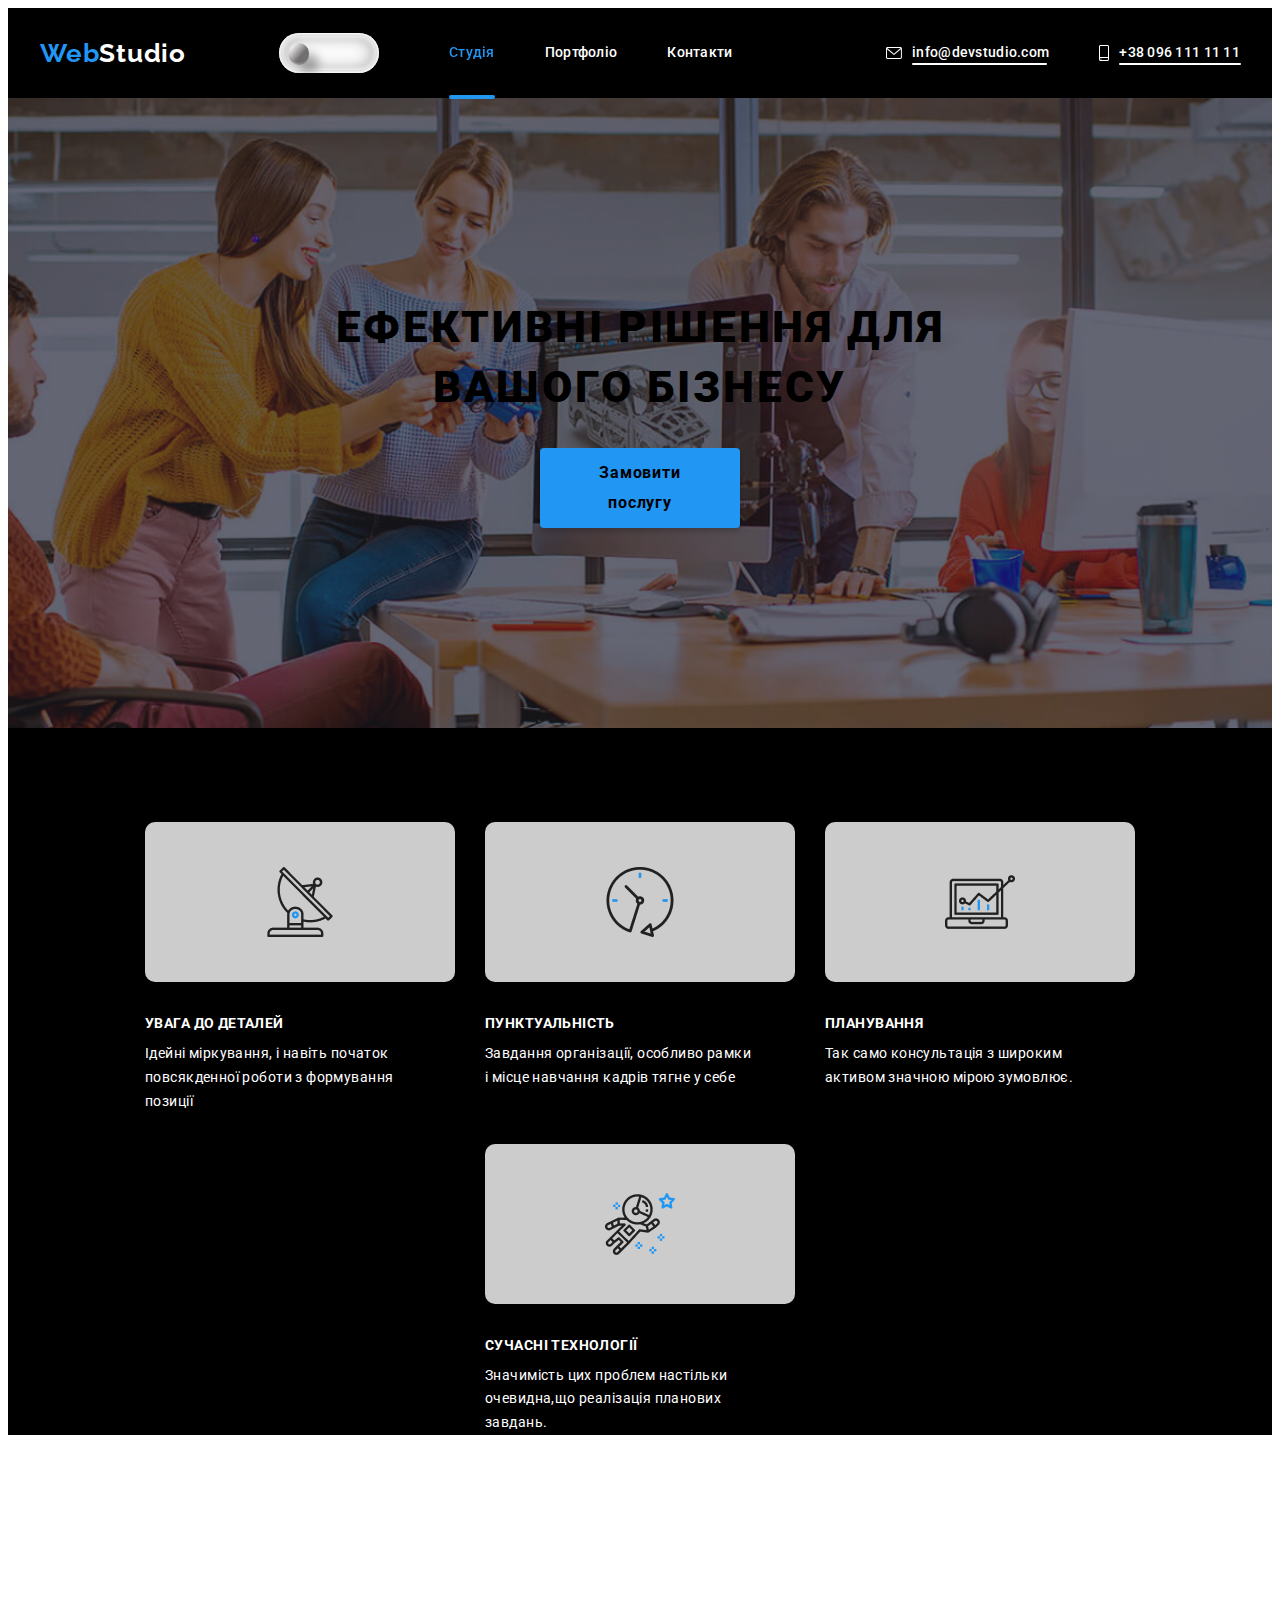
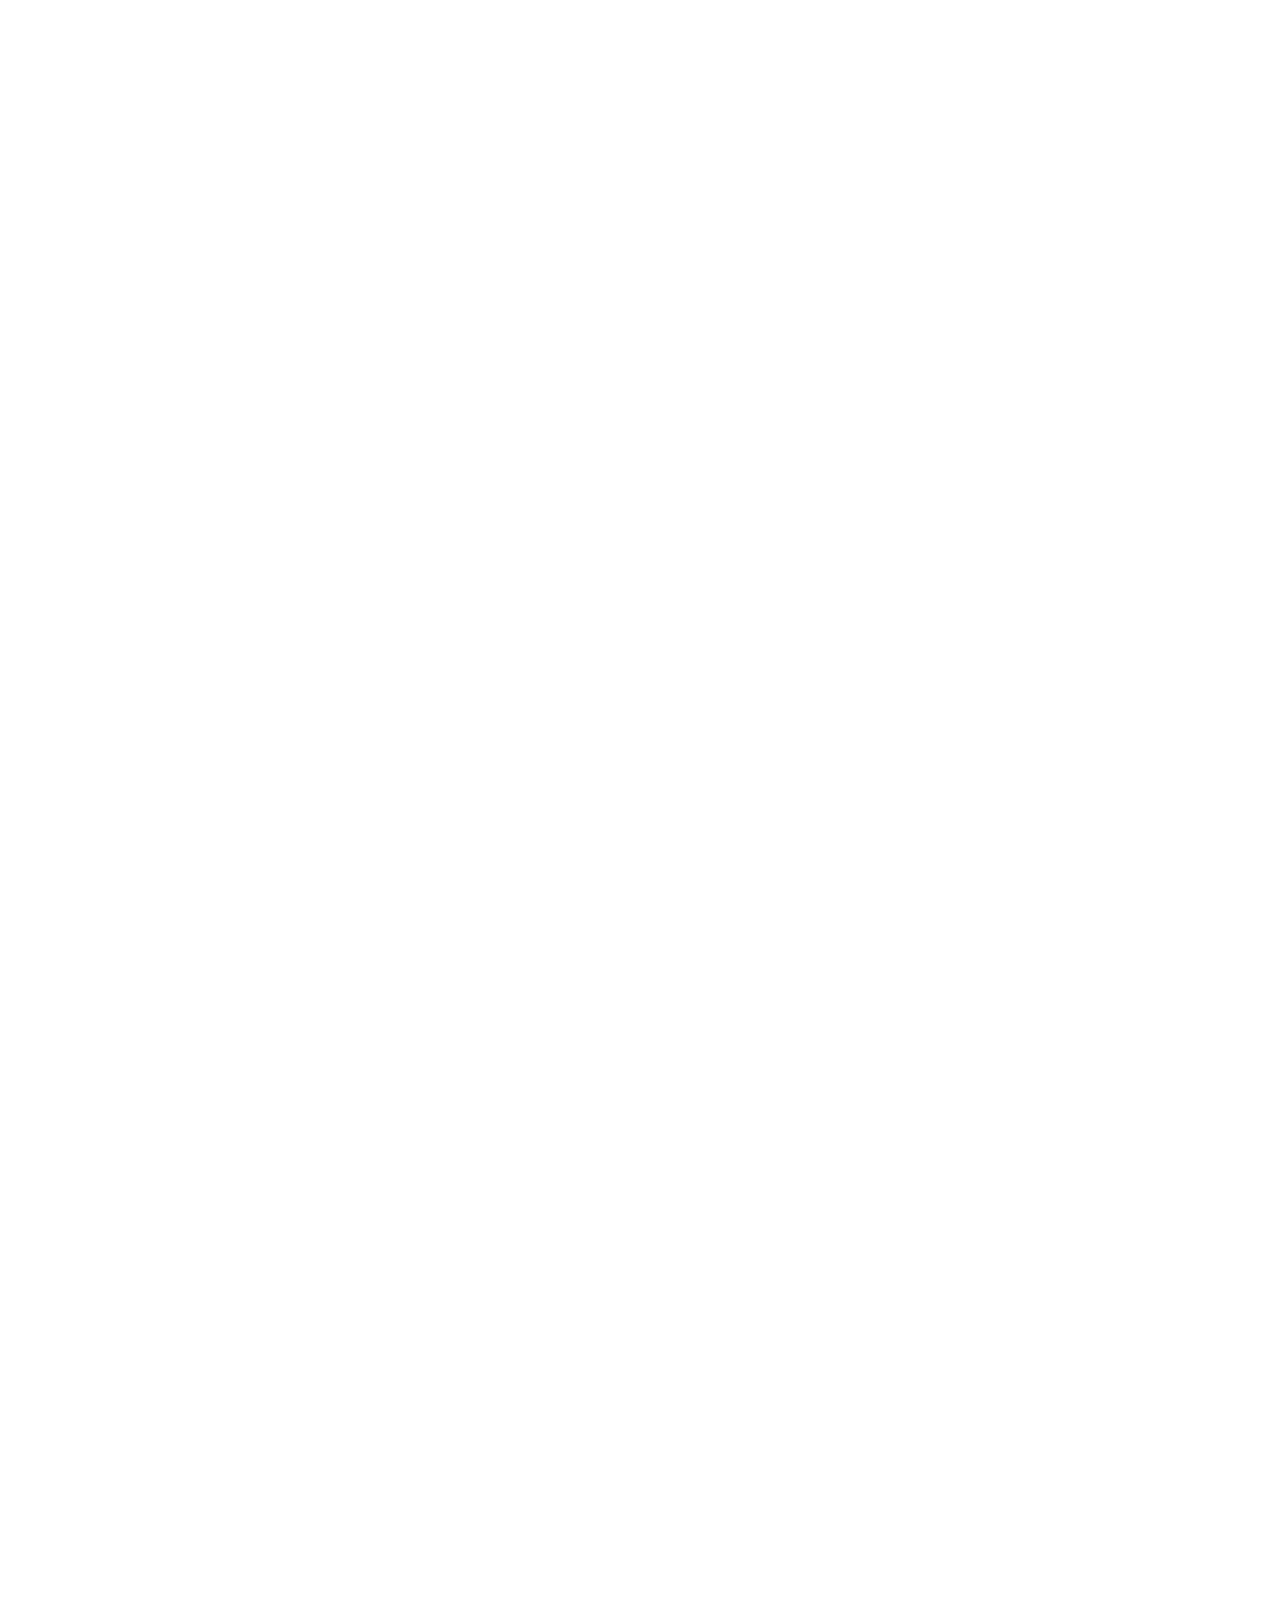
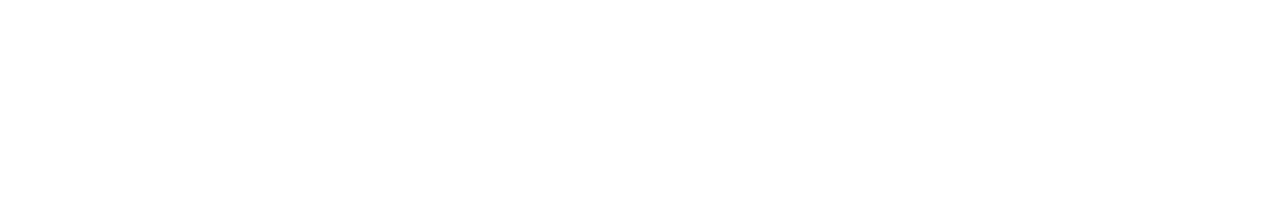
==== commit acaee17f: "photo" ====
--- a/index.html
+++ b/index.html
@@ -21,6 +21,12 @@
 
         <div class="container header__box">
         <a href="./index.html" class="header__logos"><span class="header__span">Web</span><span class="header__studio">Studio</span></a>
+        <div class="header__containe">
+            <span class="header__buttone">
+            <input type="checkbox" name="checkbox" id="checkbox" />
+            <label for="checkbox" class="header__label"></label>
+            </span>
+          </div>
         <button type="button" class="header__button" data-modal-header-open>
             <svg class="header__menu">
               <use href="./images/symbol-defs.svg#icon-open"></use>
@@ -31,14 +37,6 @@
         <li class="header__caption"><a href="./index.html" class="header__link header__active">Студія</a></li>
         <li class="header__caption"><a href="./pages/portfolio.html" class="header__link ">Портфоліо</a></li>
         <li class="header__caption"><a href="./pages/contact.html" class="header__link">Контакти </a></li>
-        <li>
-            <div class="header__containe">
-                <span class="header__buttone">
-                <input type="checkbox" name="checkbox" id="checkbox" />
-                <label for="checkbox" class="header__label"></label>
-                </span>
-              </div>
-        </li>
       </ul>
         </nav>
         <ul class="header__description">
@@ -146,7 +144,12 @@
             <h2 class="team__comand">Наша команда</h2>
             <ul class="team__lists">
                 <li class="team__work">
-                    <img src="./images/ihor.jpg" alt="Ihor" class="team__photos">
+                    <picture>
+                        <source srcset="./images/deskstop/igor-desktop@1x.jpg 1x, ./images/deskstop/igor-desktop@2x.jpg 2x" media="(min-width: 1200px)">
+                        <source srcset="./images/tablet/igor-tablet@1x.jpg 1x, ./images/tablet/igor-tablet@2x.jpg 2x" media="(min-width: 768px)">
+                        <source srcset="./images/mobile/igor-mobile@1x.jpg 1x, ./images/mobile/igor-mobile@2x.jpg 2x" media="(max-width: 767px)">
+                        <img src="./images/ihor.jpg" alt="Ihor" class="team__photos">
+                    </picture>
                     <div class="team__card">
                     <h3 class="team__name">Ігор Дем'янчук</h3>
                     <p class="team__job">Product Designer</p>
--- a/style/main.min.css
+++ b/style/main.min.css
@@ -1 +1 @@
-address{font-style:normal}ul{list-style:none}a{text-decoration:none}img{display:block}h1,h2,h3,p,ul{margin:0;padding:0}.footer__subscribe,.footer__join,.text__head{font-size:14px;font-weight:700}.footer__buttonlink,.hero__order{font-size:16px;font-weight:700}body{font-family:"Roboto";color:var(--head-text);background-color:var(--background-color)}.container{max-width:1200px;margin-right:auto;margin-left:auto;padding-left:15px;padding-right:15px}.container .element-animation{opacity:0;transition:opacity .5s ease-in-out}@media screen and (min-width: 480px){.container{width:480px}}@media screen and (min-width: 768px){.container{width:768px}}@media screen and (min-width: 1200px){.container{width:1200px}}.element-animation.element-show{opacity:1;transition:opacity .5s}section{opacity:0;transform:translateY(0px);transition:opacity .6s ease-out,transform .6s ease-out}section.visible{opacity:1;transform:translateY(0)}header,footer{opacity:0;transform:translateY(0px);transition:opacity .6s ease-out,transform .6s ease-out}header.visible,footer.visible{opacity:1;transform:translateY(0)}.header{background-color:#000;position:sticky;top:0;left:0;z-index:1}@media screen and (min-width: 768px){.header{padding:26px 0}}@media screen and (min-width: 1200px){.header{padding:25px 0}}.header__box{display:flex;justify-content:flex-start;align-items:center;flex-wrap:nowrap;flex-direction:row}.header__logos{font-family:"Raleway",sans-serif;font-weight:700;font-size:24px;line-height:1.19;letter-spacing:.72px;color:#fff;transition:margin-right .4s ease;margin-right:auto}@media screen and (min-width: 768px){.header__logos{margin-right:88px}}@media screen and (min-width: 1200px){.header__logos{margin-right:93px;font-size:26px;letter-spacing:.78px}}.header__span{color:#2196f3;animation:textColorChange 3s infinite}@keyframes textColorChange{0%{color:#2196f3}50%{color:#fff}100%{color:#2196f3}}.header__studio{animation:textColorChangee 3s infinite;color:#fff}@keyframes textColorChangee{0%{color:#fff}50%{color:#2196f3}100%{color:#fff}}.header__navigation{display:none;margin-right:auto}@media screen and (min-width: 768px){.header__navigation{display:flex}}.header__list{gap:50px;display:flex;display:flex;justify-content:flex-start;align-items:center;flex-wrap:nowrap;flex-direction:row}.header__caption{position:relative;font-weight:500;font-size:14px;line-height:1.14;letter-spacing:.02em;color:#fff}.header__caption:active{color:#2196f3}.header__link{font-family:"Roboto",sans-serif;color:#fff;transition-property:color;transition-duration:250ms;transition-timing-function:cubic-bezier(0.4, 0, 0.2, 1)}.header__link:hover,.header__link:focus{color:#2196f3;font-weight:700}.header__active{color:#2196f3}.header__active::after{content:"";width:100%;height:4px;background-color:#2196f3;border-radius:2px;display:block;position:absolute;left:0;transform:scaleX(1);top:49.5px;transition:transform .3s ease-in-out}.header__active:hover::after{transform:scaleX(0)}.header__label{margin-left:50px;height:40px;width:100px;background-color:#fff;border-radius:30px;box-shadow:inset 0 0 5px 4px #fff,inset 0 0 20px 1px rgba(0,0,0,.488),10px 20px 30px rgba(0,0,0,.096),inset 0 0 0 3px rgba(0,0,0,.3);display:flex;align-items:center;cursor:pointer;position:relative;transition:transform .4s}.header__label:hover{transform:perspective(100px) rotateX(5deg) rotateY(-5deg)}.header__label #checkbox:checked~.header__label:hover{transform:perspective(100px) rotateX(-5deg) rotateY(5deg)}@media screen and (min-width: 768px){.header__label{display:none}}@media screen and (min-width: 1200px){.header__label{display:flex}}.header__label::before{position:absolute;content:"";height:20px;width:20px;border-radius:50%;background-color:#000;background-image:linear-gradient(130deg, #757272 10%, #ffffff 11%, #726f6f 62%);left:10px;box-shadow:0 2px 1px rgba(0,0,0,.3),10px 10px 10px rgba(0,0,0,.3);transition:.4s}#checkbox:checked~.header__label::before{left:70px;background-color:#000;background-image:linear-gradient(315deg, #000000 0%, #414141 70%);transition:.4s}.header #checkbox{display:none}.header__description{display:none;margin-right:auto}@media screen and (min-width: 768px){.header__description{display:flex;flex-direction:column;gap:10px}}@media screen and (min-width: 1200px){.header__description{flex-direction:row;gap:50px}}.header__text{gap:10px;position:relative;display:flex;justify-content:flex-start;align-items:center;flex-wrap:nowrap;flex-direction:row}.header__contact{font-family:"Roboto",sans-serif;display:flex;justify-content:flex-start;align-items:center;flex-wrap:nowrap;flex-direction:row;gap:10px;font-weight:500;font-size:14px;line-height:1.14;letter-spacing:.02em;color:#fff;transition-property:color;transition-duration:250ms;transition-timing-function:cubic-bezier(0.4, 0, 0.2, 1)}.header__contact:hover,.header__contact:focus{color:#2196f3}.header__contact:hover .header__email,.header__contact:focus .header__email{fill:#2196f3;width:16px;height:12px}.header__contact:hover .header__phone,.header__contact:focus .header__phone{fill:#2196f3}.header__email{fill:#fff;width:16px;height:12px;transition-property:fill;transition-duration:250ms;transition-timing-function:cubic-bezier(0.4, 0, 0.2, 1)}.header__address::after{content:"";width:135px;height:4px;background-color:#fff;border-radius:2px;display:block;margin-top:0px;position:absolute;margin-top:2px;animation:underline-animation 3s infinite}@media screen and (min-width: 768px){.header__address::after{height:2px}}.header__phone{fill:#fff;transition-property:fill;transition-duration:250ms;transition-timing-function:cubic-bezier(0.4, 0, 0.2, 1);width:10px;height:16px}.header__number::after{content:"";width:122px;height:4px;background-color:#fff;border-radius:2px;display:block;margin-top:0px;position:absolute;margin-top:2px;animation:underline-animation 3s infinite}@media screen and (min-width: 768px){.header__number::after{height:2px}}@keyframes underline-animation{0%{background-color:#000}50%{background-color:#fff}100%{background-color:#000}}@media screen and (min-width: 768px){.s{display:none;top:0;right:0}}.header__button{border:none;background-color:rgba(0,0,0,0)}@media screen and (min-width: 768px){.header__button{display:none}}.header__menu{width:40px;height:60px}.menu{position:fixed;top:0;left:0;width:100%;height:100vh;box-shadow:0px 4px 8px 0px rgba(0,0,0,.04),0px 2px 4px 0px rgba(0,0,0,.08),0px 1px 3px 0px rgba(0,0,0,.16);padding:48px 40px;opacity:1;background-color:#fff}.is-hidden{opacity:0;pointer-events:none}.menu__btn{border:none;background-color:rgba(0,0,0,0);position:absolute;top:10px;right:15px}.menu__close{width:40px;height:40px;fill:#000}.menu__btn:hover .menu__close{fill:#000}.menu__list{display:flex;flex-direction:column;gap:35px}.menu__link{color:#212121;font-size:40px;font-weight:500;letter-spacing:.8px;line-height:1.17}.menu__link:hover{color:#2196f3}.ssw{position:absolute;bottom:50px}.menu__list-contact{display:flex;flex-direction:column;gap:32px;margin-bottom:64px}.menu__link-contact{font-size:24px;font-weight:500;line-height:1.08;letter-spacing:.48px}.menu__item-contact:first-child>.menu__link-contact{color:#2196f3;font-size:34px;line-height:1.17;letter-spacing:.68px}.menu__item-contact:last-child>.menu__link-contact{color:#fff;font-size:24px;line-height:1.17;letter-spacing:.48px}.menu__list-social{display:flex;flex-wrap:wrap}.menu__link-social{color:#2196f3;font-size:18px;font-weight:500;line-height:1.22;letter-spacing:.36px}.menu__item-social:not(:last-child){margin-right:10px;display:flex}.menu__item-social:not(:last-child)::after{content:"";display:block;width:1px;height:22px;background:rgba(33,33,33,.2);margin-left:10px}.hero{text-align:center;padding-top:118px;padding-bottom:118px;background-image:linear-gradient(rgba(47, 48, 58, 0.4), rgba(47, 48, 58, 0.4)),url(../images/photohero.jpg);background-repeat:no-repeat;background-position:center;background-size:cover;background-color:#000}@media screen and (min-width: 1200px){.hero{padding-top:200px;padding-bottom:200px}}.hero__main{width:100%;margin:0 auto;font-weight:900;font-size:26px;line-height:1.61;text-align:center;letter-spacing:1.56px;text-transform:uppercase;margin-bottom:30px;color:#000;transition-property:color;transition-duration:250ms;transition-timing-function:cubic-bezier(0.4, 0, 0.2, 1);animation:shadowChange 4s infinite alternate}@media screen and (min-width: 480px){.hero__main{width:360px}}@media screen and (min-width: 1200px){.hero__main{font-size:44px;line-height:1.36;letter-spacing:2.64px;width:696px}}@keyframes shadowChange{0%{text-shadow:0 0 10px #1e252b}50%{text-shadow:0 0 8px #fff}}.hero__main:hover{color:#fff}.hero__order{font-family:"Roboto";line-height:1.88;letter-spacing:.06em;border:none;width:100%;border-radius:4px;transition:border-radius .4s ease;background-color:#2196f3;color:#000;padding:10px 24px;box-shadow:0px 4px 4px 0px rgba(0,0,0,.15);transition-property:color,background-color;transition-duration:250ms;transition-timing-function:cubic-bezier(0.4, 0, 0.2, 1);animation:breathing 3s infinite ease-in-out;cursor:pointer}@media screen and (min-width: 480px){.hero__order{width:200px}}@media screen and (min-width: 768px){.hero__order{padding:10px 24px}}@media screen and (min-width: 1200px){.hero__order{padding:10px 32px}}.hero__order:hover,.hero__order:focus{background-color:#000;color:#2196f3}@keyframes breathing{0%,100%{width:217px}50%{width:250px}}.text{background-color:#000;padding-top:60px;padding-bottom:60px}@media screen and (min-width: 1200px){.text{padding-top:94px;padding-bottom:0}}.text__description{display:none}.text__item{display:flex;gap:30px;flex-wrap:wrap;justify-content:center}.text__main:before{content:"";width:100%;height:120px;background-image:url(../images/icon-antena.png);display:block;border-radius:4px;background-color:#f5f4fa;background-repeat:no-repeat;background-position:center;margin-bottom:30px}@media screen and (min-width: 480px){.text__main:before{width:450px}}@media screen and (min-width: 768px){.text__main:before{width:354px}}@media screen and (min-width: 1200px){.text__main:before{width:270px}}.text__main:nth-child(2)::before{content:"";background-image:url(../images/icon-clock.png)}.text__main:nth-child(3)::before{content:"";background-image:url(../images/icon-diagram.png)}.text__main:nth-child(4)::before{content:"";background-image:url(../images/icon-astronaut.png)}.text__main::before{animation:floatVertical 4s ease-in-out infinite;display:inline-block;padding:20px;background-color:rgba(255,255,255,.8);border-radius:10px;box-shadow:0 5px 15px rgba(0,0,0,.1)}@keyframes floatVertical{0%{transform:translateY(0)}50%{transform:translateY(-15px)}100%{transform:translateY(0)}}.text__head{transition:font-size .4s ease;line-height:1.14;margin-bottom:10px;letter-spacing:.42px;text-transform:uppercase;text-align:center;color:#fff}@media screen and (min-width: 768px){.text__head{text-align:start}}@media screen and (min-width: 1200px){.text__head{text-align:start}}.text__head:hover{font-size:16px}.text__caption{font-size:14px;line-height:1.71;letter-spacing:.03em;color:#fff;font-size:14px;transition:font-size .4s ease}@media screen and (min-width: 480px){.text__caption{width:450px}}@media screen and (min-width: 768px){.text__caption{width:354px}}@media screen and (min-width: 1200px){.text__caption{width:270px}}.work{padding-bottom:94px;background-color:#000;display:none;padding-top:94px}@media screen and (min-width: 1200px){.work{display:block}}.work__item{font-weight:700;font-size:36px;transition:font-size .3s ease;line-height:1.16;text-align:center;letter-spacing:.03em;margin-bottom:50px}.work__item:hover{font-size:40px}.work__text{display:flex;gap:30px}.work__item{gap:30px;position:relative}@keyframes slideInLeft{0%{transform:translateX(-100%);opacity:0}100%{transform:translateX(0);opacity:1}}@keyframes slideInRight{0%{transform:translateX(100%);opacity:0}100%{transform:translateX(0);opacity:1}}@keyframes fadeIn{0%{opacity:0}100%{opacity:1}}.work__posicion{position:absolute;left:0;bottom:0;width:100%;height:70px;background:rgba(47,48,58,.8);display:flex;align-items:center;justify-content:center}.work__text{font-size:14px;line-height:16px;text-align:center;letter-spacing:.03em;text-transform:uppercase;color:#fff}.work__moderning{width:100%}.team{padding-top:60px;padding-bottom:60px;background-color:#151515}@media screen and (min-width: 1200px){.team{padding-top:94px;padding-bottom:94px}}.team__comand{font-weight:700;font-size:36px;transition:font-size .4s ease;line-height:1.16;text-align:center;letter-spacing:.03em;margin-bottom:50px;color:#fff}.team__comand:hover{font-size:40px;letter-spacing:.06em}.team__lists{display:flex;flex-wrap:wrap;gap:30px;justify-content:center}.team__work{border-radius:0px 0px 4px 4px;background-color:#000;transition:margin-top .4s ease;box-shadow:0px 1px 3px 0px rgba(0,0,0,.12),0px 1px 1px 0px rgba(0,0,0,.14),0px 2px 1px 0px rgba(0,0,0,.2);animation:float 3s ease-in-out infinite;animation-delay:0s}@keyframes float{0%{transform:translateY(0)}50%{transform:translateY(-10px)}100%{transform:translateY(0)}}.team__work:nth-child(2){animation-delay:.4s}.team__work:nth-child(3){animation-delay:.8s}.team__work:nth-child(4){animation-delay:1.2s}.team__photos{width:100%}@media screen and (min-width: 480px){.team__photos{width:450px;height:460px}}@media screen and (min-width: 768px){.team__photos{width:354px;height:354px}}@media screen and (min-width: 1200px){.team__photos{width:270px;height:260px}}.team__card{padding-top:30px;padding-bottom:30px}.team__name{font-weight:500;font-size:16px;line-height:1.19;text-align:center;letter-spacing:.03em;margin-bottom:10px;color:#fff}.team__job{font-size:16px;line-height:1.19;text-align:center;letter-spacing:.03em;color:#fff}.team__flex{margin-top:16px;gap:10px;display:flex;align-items:center;justify-content:center}.team__button{background-color:#fff;display:flex;justify-content:center;align-items:center;width:44px;height:44px;padding:.35em;border-radius:50%;transition-property:background-color,transform;transition-duration:250ms;transition-timing-function:cubic-bezier(0.4, 0, 0.2, 1)}.team__button:hover,.team__button:focus{border:none;outline:0px solid #2196f3;background-color:#2196f3}.team__button:hover .team__icon,.team__button:focus .team__icon{transform:scale(1.1);fill:#000}.team__icon{fill:#000;width:20px;height:20px}.customers{padding-top:60px;padding-bottom:60px;background-color:#000}@media screen and (min-width: 1200px){.customers{padding-top:94px;padding-bottom:94px}}.customers__text{text-align:center;color:#fff;text-align:center;font-size:28px;font-weight:700;margin-bottom:30px;line-height:normal;letter-spacing:.84px}@media screen and (min-width: 1200px){.customers__text{font-size:36px;font-weight:700;line-height:normal;letter-spacing:1.08px;margin-bottom:50px}}.customers__list{display:flex;align-items:center;justify-content:center;gap:30px;flex-wrap:wrap;fill:#fff}.customers__item{width:calc((100% - 30px)/2)}@media screen and (min-width: 768px){.customers__item{width:calc((100% - 60px)/3)}}@media screen and (min-width: 1200px){.customers__item{width:calc((100% - 150px)/6)}}.customers__buttonn{fill:#fff;border:1px solid #fff;width:100%;height:92px;display:flex;justify-content:center;align-items:center;border-radius:4px;flex-shrink:0;border:none;outline:1px solid #fff;transition-property:fill,outline;transition-duration:250ms;transition-timing-function:cubic-bezier(0.4, 0, 0.2, 1)}.customers__buttonn:hover,.customers__buttonn:focus{border:none;fill:#2196f3;outline:1px solid #2196f3}.customers__svg{max-width:106px;max-height:60px}.footer{background-color:#0c0c0c;padding-top:60px;padding-bottom:60px}@media screen and (min-width: 768px){.footer>.container{display:flex;flex-wrap:wrap;justify-content:center;align-items:first baseline}}@media screen and (min-width: 768px)and (min-width: 480px){.footer>.container{align-items:first baseline}}@media screen and (min-width: 768px)and (min-width: 768px){.footer>.container{text-align:center}}@media screen and (min-width: 768px)and (min-width: 1200px){.footer>.container{text-align:left;flex-wrap:nowrap}}.footer__addresss{display:flex}.footer__list{width:231px;text-align:center;margin-left:auto;margin-right:auto}@media screen and (min-width: 480px){.footer__list{margin-left:auto;margin-right:auto}}@media screen and (min-width: 768px){.footer__list{text-align:center}}@media screen and (min-width: 1200px){.footer__list{text-align:left}}.footer__logo{margin-bottom:20px}.footer__logotype{font-family:"Raleway";font-weight:700;font-size:26px;line-height:1.19;letter-spacing:.03em;color:#fff}.footer__Web{color:#2196f3}.footer__link{font-size:14px;line-height:1.71;letter-spacing:.03em;font-style:normal;color:#fff}.footer__mailtro{margin-top:9px;margin-bottom:9px}.footer__mailtro:last-child{margin-bottom:0}.footer__contain{font-size:14px;line-height:1.71;letter-spacing:.03em;font-style:normal;color:#fff}.footer__second{margin-top:60px;text-align:center}@media screen and (min-width: 480px){.footer__second{text-align:center}}@media screen and (min-width: 768px){.footer__second{text-align:center;margin-left:165px;margin-top:0}}@media screen and (min-width: 1200px){.footer__second{text-align:left;margin-left:70px}}.footer__join{color:#fff;font-family:Roboto;font-style:normal;line-height:normal;letter-spacing:.42px;text-transform:uppercase}.footer__wrap{gap:10px;display:flex;justify-content:center;margin-top:20px}@media screen and (min-width: 768px){.footer__wrap{justify-content:flex-start}}.footer__buttont{background-color:#fff;display:flex;justify-content:center;align-items:center;width:44px;height:44px;padding:.35em;border-radius:50%;transition-property:background-color;transition-duration:250ms;transition-timing-function:cubic-bezier(0.4, 0, 0.2, 1)}.footer__buttont:hover,.footer__buttont:focus{border:none;outline:0px solid #2196f3;background-color:#2196f3}.footer__online{height:20px;width:20px;fill:#000}.footer__form{text-align:center;margin-top:60px}@media screen and (min-width: 768px){.footer__form{display:block}}@media screen and (min-width: 1200px){.footer__form{text-align:left;margin-left:93px;margin-top:0}}@media screen and (min-width: 1200px){.footer__button{display:flex}}.footer__subscribe{margin-bottom:20px;color:#fff;font-family:Roboto;font-style:normal;line-height:normal;letter-spacing:.42px;text-transform:uppercase}.footer__forms{display:block}@media screen and (min-width: 1200px){.footer__forms{display:flex}}.footer__input{width:100%;height:50px;padding-left:16px;border-radius:4px;border:1px solid rgba(255,255,255,.3);background:rgba(33,150,243,0);box-shadow:0px 4px 4px 0px rgba(0,0,0,.15)}@media screen and (min-width: 768px){.footer__input{width:450px}}@media screen and (min-width: 1200px){.footer__input{width:358px;height:50px;border:1px solid rgba(255,255,255,.3);filter:drop-shadow(0px 4px 4px rgba(0, 0, 0, 0.15));border-radius:4px}}.footer__flexing{display:flex;justify-content:center;margin-top:20px}@media screen and (min-width: 480px){.footer__flexing{display:flex;justify-content:center;margin-top:20px}}@media screen and (min-width: 768px){.footer__flexing{display:flex;justify-content:center;margin-top:20px}}@media screen and (min-width: 1200px){.footer__flexing{display:block;margin-top:0;justify-content:flex-start}}.footer__buttonlink{margin-left:12px;gap:10px;padding:10px 28px;border:none;color:#fff;text-align:center;font-family:Roboto;font-style:normal;line-height:30px;letter-spacing:.96px;display:flex;align-items:center;border-radius:4px;background:#2196f3;box-shadow:0px 4px 4px 0px rgba(0,0,0,.15)}.footer__telegram{width:24px;height:24px;flex-shrink:0;fill:#000}.backdrop.is-hidden{opacity:0;visibility:hidden;pointer-events:none}.backdrop.is-hidden .modal{transform:translate(-50%, -50%) scale(0.6)}.backdrop{position:fixed;top:0;left:0;width:100%;height:100%;z-index:2;background-color:rgba(0,0,0,.5);opacity:1;transition:opacity 250ms cubic-bezier(0.4, 0, 0.2, 1),visibility 250ms cubic-bezier(0.4, 0, 0.2, 1)}.backdrop__modal{transition:transform 250ms cubic-bezier(0.4, 0, 0.2, 1),opacity 250ms cubic-bezier(0.4, 0, 0.2, 1);transform:translate(-50%, -50%) scale(1);position:relative;padding:40px;transition:transform 250ms cubic-bezier(0.4, 0, 0.2, 1);position:absolute;top:50%;left:50%;border-radius:4px;background:#000;box-shadow:0px 1px 3px 0px rgba(0,0,0,.12),0px 1px 1px 0px rgba(0,0,0,.14),0px 2px 1px 0px rgba(0,0,0,.2);width:100%;height:100%}@media screen and (min-width: 480px){.backdrop__modal{width:450px;height:609px}}@media screen and (min-width: 1200px){.backdrop__modal{width:528px;height:581px}}.backdrop__title{margin-bottom:12px;color:#fff;text-align:center;font-size:20px;font-weight:700;line-height:1.5;letter-spacing:.6px}@media screen and (min-width: 1200px){.backdrop__title{line-height:1.15}}.backdrop__label{color:#fff;font-size:12px;font-weight:400;letter-spacing:.12px;display:block;margin-bottom:4px}.backdrop__wrapper{position:relative}.backdrop__input{padding-right:40px;padding-left:40px;margin-bottom:10px;width:100%;height:40px;border-radius:4px;outline:1px solid #fff;border:none;background-color:#000;fill:#fff;transition-property:outline;transition-duration:250ms;transition-timing-function:cubic-bezier(0.4, 0, 0.2, 1)}.backdrop__input:hover,.backdrop__input:focus{padding-right:41px;padding-left:41px;border:none;outline:1px solid #2196f3}.backdrop__input:hover+.backdrop__icon,.backdrop__input:focus+.backdrop__icon{fill:#2196f3}.backdrop__icon{position:absolute;fill:#fff;top:11px;left:12px;width:18px;height:18px;transition-property:fill;transition-duration:250ms;transition-timing-function:cubic-bezier(0.4, 0, 0.2, 1)}.backdrop__comment{display:block;margin-bottom:4px;color:#fff;font-size:12px;font-weight:400;line-height:normal;letter-spacing:.12px}.backdrop__text{background-color:#000;resize:none;width:100%;height:120px;padding:12px 16px;color:rgba(117,117,117,.5);font-size:12px;font-weight:400;letter-spacing:.12px;border-radius:4px;border:none;outline:1px solid #fff;transition-property:outline;transition-duration:250ms;transition-timing-function:cubic-bezier(0.4, 0, 0.2, 1)}.backdrop__text:hover,.backdrop__text:focus{border:none;outline:1px solid #2196f3}.backdrop__wrapperr{justify-content:center;margin-top:20px;display:block;align-items:center;gap:8px;flex-wrap:wrap}@media screen and (min-width: 480px){.backdrop__wrapperr{display:flex}}@media screen and (min-width: 1200px){.backdrop__wrapperr{font-size:14px}}.backdrop__box{width:16px;height:15px}.backdrop__checked{color:#757575;font-size:12px;font-weight:400;line-height:24px;letter-spacing:.42px}@media screen and (min-width: 1200px){.backdrop__checked{font-size:14px;line-height:1.71}}.backdrop__links{color:#2196f3;font-size:12px;font-weight:400;line-height:24px;letter-spacing:.42px;text-decoration-line:underline}@media screen and (min-width: 1200px){.backdrop__links{font-size:14px;line-height:1.71}}.backdrop .ds{display:flex;justify-content:center}.backdrop__button{color:#fff;text-align:center;font-family:Roboto;font-size:16px;font-style:normal;font-weight:700;line-height:30px;letter-spacing:.96px;padding:10px 52px;border-radius:4px;background:#2196f3;box-shadow:0px 4px 4px 0px rgba(0,0,0,.15);border:none;margin-top:30px;transition-property:background;transition-duration:250ms;transition-timing-function:cubic-bezier(0.4, 0, 0.2, 1)}.backdrop__button:hover,.backdrop__button:focus{border:none;outline:0px solid red;background:#fff}.backdrop__closee{position:absolute;top:8px;right:8px;display:flex;align-items:center;justify-content:center;width:30px;height:30px;border-radius:50%;border:none;outline:1px solid gray;transition-property:fill,outline;transition-duration:250ms;transition-timing-function:cubic-bezier(0.4, 0, 0.2, 1)}.backdrop__closee:hover,.backdrop__closee:focus{fill:#2196f3;border:none;outline:1px solid #fff}.backdrop__closee:hover .backdrop__close,.backdrop__closee:focus .backdrop__close{transform:rotate(180deg)}.backdrop__close{width:18px;height:18px;transition:transform .4s ease}.main{padding-top:60px;padding-bottom:60px;border-top:1px solid #ececec;background-color:#000}@media screen and (min-width: 1200px){.main{padding-top:94px;padding-bottom:94px}}.main__list{display:flex;justify-content:flex-start;margin-bottom:50px;gap:8px;row-gap:15px;flex-wrap:wrap}@media screen and (min-width: 768px){.main__list{flex-wrap:nowrap;justify-content:center}}.main__link{font-family:"Roboto";font-weight:500;font-size:16px;line-height:1.62;letter-spacing:.03em;color:#212121;background-color:#f5f4fa;border-radius:4px;border:none;cursor:pointer;padding:6px 22px;transition-property:color,background-color,box-shadow;transition-duration:250ms;transition-timing-function:cubic-bezier(0.4, 0, 0.2, 1)}.main__link:hover,.main__link:focus{color:#000;background-color:#2196f3;border-radius:4px;border:none;outline:0px solid #000;box-shadow:0px 3px 1px 0px rgba(0,0,0,.1),0px 1px 2px 0px rgba(0,0,0,.08),0px 2px 2px 0px rgba(0,0,0,.12)}.main__lists{justify-content:center;display:flex;flex-wrap:wrap;gap:30px}@media screen and (min-width: 768px){.main__lists{justify-content:space-between}}@media screen and (min-width: 1200px){.main__lists{justify-content:flex-start}}.main__card{border-left:1px solid #eee;border-right:1px solid #eee;border-bottom:1px solid #eee;transition-property:box-shadow;transition-duration:250ms;transition-timing-function:cubic-bezier(0.4, 0, 0.2, 1);width:100%}@media screen and (min-width: 768px){.main__card{width:calc((100% - 30px)/2);max-width:354px}}@media screen and (min-width: 1200px){.main__card{width:calc((100% - 60px)/3);max-width:370px}}.main__card:hover{box-shadow:0px 1px 1px 0px rgba(0,0,0,.12),0px 4px 4px 0px rgba(0,0,0,.06),1px 4px 6px 0px rgba(0,0,0,.16)}.main__card:hover .main__text{transform:translateY(0);opacity:1}.main__card:not(:hover) .main__text{transform:translateY(100);opacity:1}.main__photo{position:relative;overflow:hidden}.main__description{display:block;width:100%;height:294px}@media screen and (min-width: 768px){.main__description{height:100%}}.main__text{width:100%;height:295px;color:#000;background:rgba(33,150,243,.9);position:absolute;padding:80px 24px;color:#fff;font-family:Roboto;font-size:14px;font-style:normal;font-weight:400;line-height:28px;letter-spacing:.54px;top:0;left:0;opacity:0;transform:translateY(100%);transition-property:transform;transition-duration:250ms;transition-timing-function:cubic-bezier(0.4, 0, 0.2, 1)}@media screen and (min-width: 768px){.main__text{font-size:18px;padding:63px 24px}}.main__frame{padding:20px 24px}.main__title{font-weight:700;font-size:18px;line-height:2;letter-spacing:.06em;color:#fff}.main__captions{font-size:16px;line-height:1.88;letter-spacing:.03em;margin-top:4px;color:#fff}/*# sourceMappingURL=main.min.css.map */+address{font-style:normal}ul{list-style:none}a{text-decoration:none}img{display:block}h1,h2,h3,p,ul{margin:0;padding:0}.footer__subscribe,.footer__join,.text__head{font-size:14px;font-weight:700}.footer__buttonlink,.hero__order{font-size:16px;font-weight:700}body{font-family:"Roboto";color:var(--head-text);background-color:var(--background-color)}::-webkit-scrollbar{width:10px;background-color:#fff}::-webkit-scrollbar-thumb{background:#000;border-radius:50px}.container{max-width:1200px;margin-right:auto;margin-left:auto;padding-left:15px;padding-right:15px}.container .element-animation{opacity:0;transition:opacity .5s ease-in-out}@media screen and (min-width: 480px){.container{width:480px}}@media screen and (min-width: 768px){.container{width:768px}}@media screen and (min-width: 1200px){.container{width:1200px}}.element-animation.element-show{opacity:1;transition:opacity .5s}section{opacity:0;transform:translateY(0px);transition:opacity .6s ease-out,transform .6s ease-out}section.visible{opacity:1;transform:translateY(0)}header,footer{opacity:0;transform:translateY(0px);transition:opacity .6s ease-out,transform .6s ease-out}header.visible,footer.visible{opacity:1;transform:translateY(0)}.header{background-color:#000;position:sticky;top:0;left:0;z-index:1}@media screen and (min-width: 768px){.header{padding:26px 0}}@media screen and (min-width: 1200px){.header{padding:25px 0}}.header__box{display:flex;justify-content:flex-start;align-items:center;flex-wrap:nowrap;flex-direction:row}.header__logos{font-family:"Raleway",sans-serif;font-weight:700;font-size:24px;line-height:1.19;letter-spacing:.72px;color:#fff;transition:margin-right .4s ease;margin-right:auto}@media screen and (min-width: 768px){.header__logos{margin-right:88px}}@media screen and (min-width: 1200px){.header__logos{margin-right:93px;font-size:26px;letter-spacing:.78px}}.header__span{color:#2196f3;animation:textColorChange 3s infinite}@keyframes textColorChange{0%{color:#2196f3}50%{color:#fff}100%{color:#2196f3}}.header__studio{animation:textColorChangee 3s infinite;color:#fff}@keyframes textColorChangee{0%{color:#fff}50%{color:#2196f3}100%{color:#fff}}.header__list{gap:50px;display:flex;display:flex;justify-content:flex-start;align-items:center;flex-wrap:nowrap;flex-direction:row}.header__caption{position:relative;font-weight:500;font-size:14px;line-height:1.14;letter-spacing:.02em;color:#fff;display:none;margin-right:auto}@media screen and (min-width: 768px){.header__caption{display:flex}}.header__caption:active{color:#2196f3}.header__link{font-family:"Roboto",sans-serif;color:#fff;transition-property:color;transition-duration:250ms;transition-timing-function:cubic-bezier(0.4, 0, 0.2, 1)}.header__link:hover,.header__link:focus{color:#2196f3;font-weight:700}.header__active{color:#2196f3}.header__active::after{content:"";width:100%;height:4px;background-color:#2196f3;border-radius:2px;display:block;position:absolute;left:0;transform:scaleX(1);top:49.5px;transition:transform .3s ease-in-out}.header__active:hover::after{transform:scaleX(0)}.header__label{margin-right:0px;margin-left:0px;height:30px;width:80px;background-color:#fff;border-radius:30px;box-shadow:inset 0 0 5px 4px #fff,inset 0 0 20px 1px rgba(0,0,0,.488),10px 20px 30px rgba(0,0,0,.096),inset 0 0 0 3px rgba(0,0,0,.3);display:flex;align-items:center;cursor:pointer;position:relative;transition:transform .4s}.header__label:hover{transform:perspective(100px) rotateX(5deg) rotateY(-5deg)}.header__label #checkbox:checked~.header__label:hover{transform:perspective(100px) rotateX(-5deg) rotateY(5deg)}@media screen and (min-width: 768px){.header__label{display:none;margin-right:0px;height:40px;width:100px}}@media screen and (min-width: 1200px){.header__label{display:flex;margin-right:70px}}.header__label::before{position:absolute;content:"";height:20px;width:20px;border-radius:50%;background-color:#000;background-image:linear-gradient(130deg, #757272 10%, #ffffff 11%, #726f6f 62%);left:10px;box-shadow:0 2px 1px rgba(0,0,0,.3),10px 10px 10px rgba(0,0,0,.3);transition:.4s}#checkbox:checked~.header__label::before{left:50px;background-color:#000;background-image:linear-gradient(315deg, #000000 0%, #414141 70%);transition:.4s}@media screen and (min-width: 768px){#checkbox:checked~.header__label::before{left:70px}}.header #checkbox{display:none}.header__description{display:none;margin-left:auto}@media screen and (min-width: 768px){.header__description{display:flex;flex-direction:column;gap:10px}}@media screen and (min-width: 1200px){.header__description{flex-direction:row;gap:50px}}.header__text{gap:10px;position:relative;display:flex;justify-content:flex-start;align-items:center;flex-wrap:nowrap;flex-direction:row}.header__contact{font-family:"Roboto",sans-serif;display:flex;justify-content:flex-start;align-items:center;flex-wrap:nowrap;flex-direction:row;gap:10px;font-weight:500;font-size:14px;line-height:1.14;letter-spacing:.02em;color:#fff;transition-property:color;transition-duration:250ms;transition-timing-function:cubic-bezier(0.4, 0, 0.2, 1)}.header__contact:hover,.header__contact:focus{color:#2196f3}.header__contact:hover .header__email,.header__contact:focus .header__email{fill:#2196f3;width:16px;height:12px}.header__contact:hover .header__phone,.header__contact:focus .header__phone{fill:#2196f3}.header__email{fill:#fff;width:16px;height:12px;transition-property:fill;transition-duration:250ms;transition-timing-function:cubic-bezier(0.4, 0, 0.2, 1)}.header__address::after{content:"";width:135px;height:4px;background-color:#fff;border-radius:2px;display:block;margin-top:0px;position:absolute;margin-top:2px;animation:underline-animation 3s infinite}@media screen and (min-width: 768px){.header__address::after{height:2px}}.header__phone{fill:#fff;transition-property:fill;transition-duration:250ms;transition-timing-function:cubic-bezier(0.4, 0, 0.2, 1);width:10px;height:16px}.header__number::after{content:"";width:122px;height:4px;background-color:#fff;border-radius:2px;display:block;margin-top:0px;position:absolute;margin-top:2px;animation:underline-animation 3s infinite}@media screen and (min-width: 768px){.header__number::after{height:2px}}@keyframes underline-animation{0%{background-color:#000}50%{background-color:#fff}100%{background-color:#000}}@media screen and (min-width: 768px){.s{display:none;top:0;right:0}}.header__button{border:none;background-color:rgba(0,0,0,0);fill:#fff}@media screen and (min-width: 768px){.header__button{display:none}}.header__menu{width:40px;height:60px}.menu{position:fixed;top:0;left:0;width:100%;height:100vh;box-shadow:0px 4px 8px 0px rgba(0,0,0,.04),0px 2px 4px 0px rgba(0,0,0,.08),0px 1px 3px 0px rgba(0,0,0,.16);padding:48px 40px;opacity:1;background-color:#000}.is-hidden{opacity:0;pointer-events:none}.menu__btn{border:none;background-color:rgba(0,0,0,0);position:absolute;top:10px;right:15px}.menu__close{width:40px;height:40px;fill:#fff}.menu__btn:hover .menu__close{fill:#2196f3}.menu__list{display:flex;flex-direction:column;gap:35px}.menu__link{color:#fff;font-size:40px;font-weight:500;letter-spacing:.8px;line-height:1.17}.menu__link:hover{color:#2196f3}.ssw{position:absolute;bottom:50px}.menu__list-contact{display:flex;flex-direction:column;gap:32px;margin-bottom:64px}.menu__link-contact{font-size:24px;font-weight:500;line-height:1.08;letter-spacing:.48px}.menu__item-contact:first-child>.menu__link-contact{color:#2196f3;font-size:34px;line-height:1.17;letter-spacing:.68px}.menu__item-contact:last-child>.menu__link-contact{color:#757575;font-size:24px;line-height:1.17;letter-spacing:.48px}.menu__list-social{display:flex;flex-wrap:wrap}.menu__link-social{color:#2196f3;font-size:18px;font-weight:500;line-height:1.22;letter-spacing:.36px}.menu__item-social:not(:last-child){margin-right:10px;display:flex}.menu__item-social:not(:last-child)::after{content:"";display:block;width:1px;height:22px;background:#fff;margin-left:10px}.hero{padding-top:118px;padding-bottom:118px;background-image:linear-gradient(rgba(47, 48, 58, 0.4), rgba(47, 48, 58, 0.4)),url(../images/mobile/hero-mobile@1x.jpg);background-position:center;background-repeat:no-repeat;background-size:cover;text-align:center;overflow:hidden}@media(min-device-pixel-ratio: 2),(-webkit-min-device-pixel-ratio: 2),(min-resolution: 192dpi),(min-resolution: 2dppx){.hero{background-image:linear-gradient(rgba(47, 48, 58, 0.4), rgba(47, 48, 58, 0.4)),url(/images/mobile/hero-mobile@2x.jpg)}}@media screen and (min-width: 768px){.hero{background-image:linear-gradient(rgba(47, 48, 58, 0.4), rgba(47, 48, 58, 0.4)),url(/images/tablet/hero-tablet@1x.jpg)}}@media screen and (min-width: 768px)and (min-device-pixel-ratio: 2),screen and (min-width: 768px)and (-webkit-min-device-pixel-ratio: 2),screen and (min-width: 768px)and (min-resolution: 192dpi),screen and (min-width: 768px)and (min-resolution: 2dppx){.hero{background-image:linear-gradient(rgba(47, 48, 58, 0.4), rgba(47, 48, 58, 0.4)),url(../images/tablet/hero-tablet@2x.jpg)}}@media screen and (min-width: 1200px){.hero{padding-top:200px;padding-bottom:200px;background-image:linear-gradient(rgba(47, 48, 58, 0.4), rgba(47, 48, 58, 0.4)),url(../images/deskstop/hero-desktop@1x.jpg)}}@media screen and (min-width: 1200px)and (min-device-pixel-ratio: 2),screen and (min-width: 1200px)and (-webkit-min-device-pixel-ratio: 2),screen and (min-width: 1200px)and (min-resolution: 192dpi),screen and (min-width: 1200px)and (min-resolution: 2dppx){.hero{background-image:linear-gradient(rgba(47, 48, 58, 0.4), rgba(47, 48, 58, 0.4)),url(../images/deskstop/hero-desktop@2x.jpg)}}.hero__main{width:100%;margin:0 auto;font-weight:900;font-size:26px;line-height:1.61;text-align:center;letter-spacing:1.56px;text-transform:uppercase;margin-bottom:30px;color:#000;transition-property:color;transition-duration:250ms;transition-timing-function:cubic-bezier(0.4, 0, 0.2, 1);animation:shadowChange 4s infinite alternate}@media screen and (min-width: 480px){.hero__main{width:360px}}@media screen and (min-width: 1200px){.hero__main{font-size:44px;line-height:1.36;letter-spacing:2.64px;width:696px}}@keyframes shadowChange{0%{text-shadow:0 0 10px #1e252b}50%{text-shadow:0 0 8px #fff}}.hero__main:hover{color:#fff}.hero__order{font-family:"Roboto";line-height:1.88;letter-spacing:.06em;border:none;width:100%;border-radius:4px;transition:border-radius .4s ease;background-color:#2196f3;color:#000;padding:10px 24px;box-shadow:0px 4px 4px 0px rgba(0,0,0,.15);transition-property:color,background-color;transition-duration:250ms;transition-timing-function:cubic-bezier(0.4, 0, 0.2, 1);animation:breathing 3s infinite ease-in-out;cursor:pointer}@media screen and (min-width: 480px){.hero__order{width:200px}}@media screen and (min-width: 768px){.hero__order{padding:10px 24px}}@media screen and (min-width: 1200px){.hero__order{padding:10px 32px}}.hero__order:hover,.hero__order:focus{background-color:#000;color:#2196f3}@keyframes breathing{0%,100%{width:217px}50%{width:250px}}.text{background-color:#000;padding-top:60px;padding-bottom:60px}@media screen and (min-width: 1200px){.text{padding-top:94px;padding-bottom:0}}.text__description{display:none}.text__item{display:flex;gap:30px;flex-wrap:wrap;justify-content:center}.text__main:before{content:"";width:100%;height:120px;background-image:url(../images/icon-antena.png);display:block;border-radius:4px;background-color:#f5f4fa;background-repeat:no-repeat;background-position:center;margin-bottom:30px}@media screen and (min-width: 480px){.text__main:before{width:450px}}@media screen and (min-width: 768px){.text__main:before{width:354px}}@media screen and (min-width: 1200px){.text__main:before{width:270px}}.text__main:nth-child(2)::before{content:"";background-image:url(../images/icon-clock.png)}.text__main:nth-child(3)::before{content:"";background-image:url(../images/icon-diagram.png)}.text__main:nth-child(4)::before{content:"";background-image:url(../images/icon-astronaut.png)}.text__main::before{animation:floatVertical 4s ease-in-out infinite;display:inline-block;padding:20px;background-color:rgba(255,255,255,.8);border-radius:10px;box-shadow:0 5px 15px rgba(0,0,0,.1)}@keyframes floatVertical{0%{transform:translateY(0)}50%{transform:translateY(-15px)}100%{transform:translateY(0)}}.text__head{transition:font-size .4s ease;line-height:1.14;margin-bottom:10px;letter-spacing:.42px;text-transform:uppercase;text-align:center;color:#fff}@media screen and (min-width: 768px){.text__head{text-align:start}}@media screen and (min-width: 1200px){.text__head{text-align:start}}.text__head:hover{font-size:16px}.text__caption{font-size:14px;line-height:1.71;letter-spacing:.03em;color:#fff;font-size:14px;transition:font-size .4s ease}@media screen and (min-width: 480px){.text__caption{width:450px}}@media screen and (min-width: 768px){.text__caption{width:354px}}@media screen and (min-width: 1200px){.text__caption{width:270px}}.work{padding-bottom:94px;background-color:#000;display:none;padding-top:94px}@media screen and (min-width: 1200px){.work{display:block}}.work__item{font-weight:700;font-size:36px;transition:font-size .3s ease;line-height:1.16;text-align:center;letter-spacing:.03em;margin-bottom:50px}.work__item:hover{font-size:40px}.work__text{display:flex;gap:30px}.work__item{gap:30px;position:relative}@keyframes slideInLeft{0%{transform:translateX(-100%);opacity:0}100%{transform:translateX(0);opacity:1}}@keyframes slideInRight{0%{transform:translateX(100%);opacity:0}100%{transform:translateX(0);opacity:1}}@keyframes fadeIn{0%{opacity:0}100%{opacity:1}}.work__posicion{position:absolute;left:0;bottom:0;width:100%;height:70px;background:rgba(47,48,58,.8);display:flex;align-items:center;justify-content:center}.work__text{font-size:14px;line-height:16px;text-align:center;letter-spacing:.03em;text-transform:uppercase;color:#fff}.work__moderning{width:100%}.team{padding-top:60px;padding-bottom:60px;background-color:#151515}@media screen and (min-width: 1200px){.team{padding-top:94px;padding-bottom:94px}}.team__comand{font-weight:700;font-size:36px;transition:font-size .4s ease;line-height:1.16;text-align:center;letter-spacing:.03em;margin-bottom:50px;color:#fff}.team__comand:hover{font-size:40px;letter-spacing:.06em}.team__lists{display:flex;flex-wrap:wrap;gap:30px;justify-content:center}.team__work{border-radius:0px 0px 4px 4px;background-color:#000;transition:margin-top .4s ease;box-shadow:0px 1px 3px 0px rgba(0,0,0,.12),0px 1px 1px 0px rgba(0,0,0,.14),0px 2px 1px 0px rgba(0,0,0,.2);animation:float 3s ease-in-out infinite;animation-delay:0s}@keyframes float{0%{transform:translateY(0)}50%{transform:translateY(-10px)}100%{transform:translateY(0)}}.team__work:nth-child(2){animation-delay:.4s}.team__work:nth-child(3){animation-delay:.8s}.team__work:nth-child(4){animation-delay:1.2s}.team__photos{width:100%}@media screen and (min-width: 480px){.team__photos{width:450px;height:460px}}@media screen and (min-width: 768px){.team__photos{width:354px;height:354px}}@media screen and (min-width: 1200px){.team__photos{width:270px;height:260px}}.team__card{padding-top:30px;padding-bottom:30px}.team__name{font-weight:500;font-size:16px;line-height:1.19;text-align:center;letter-spacing:.03em;margin-bottom:10px;color:#fff}.team__job{font-size:16px;line-height:1.19;text-align:center;letter-spacing:.03em;color:#fff}.team__flex{margin-top:16px;gap:10px;display:flex;align-items:center;justify-content:center}.team__button{background-color:#fff;display:flex;justify-content:center;align-items:center;width:44px;height:44px;padding:.35em;border-radius:50%;transition-property:background-color,transform;transition-duration:250ms;transition-timing-function:cubic-bezier(0.4, 0, 0.2, 1)}.team__button:hover,.team__button:focus{border:none;outline:0px solid #2196f3;background-color:#2196f3}.team__button:hover .team__icon,.team__button:focus .team__icon{transform:scale(1.1);fill:#000}.team__icon{fill:#000;width:20px;height:20px}.customers{padding-top:60px;padding-bottom:60px;background-color:#000}@media screen and (min-width: 1200px){.customers{padding-top:94px;padding-bottom:94px}}.customers__text{text-align:center;color:#fff;text-align:center;font-size:28px;font-weight:700;margin-bottom:30px;line-height:normal;letter-spacing:.84px}@media screen and (min-width: 1200px){.customers__text{font-size:36px;font-weight:700;line-height:normal;letter-spacing:1.08px;margin-bottom:50px}}.customers__list{display:flex;align-items:center;justify-content:center;gap:30px;flex-wrap:wrap;fill:#fff}.customers__item{width:calc((100% - 30px)/2)}@media screen and (min-width: 768px){.customers__item{width:calc((100% - 60px)/3)}}@media screen and (min-width: 1200px){.customers__item{width:calc((100% - 150px)/6)}}.customers__buttonn{fill:#fff;border:1px solid #fff;width:100%;height:92px;display:flex;justify-content:center;align-items:center;border-radius:4px;flex-shrink:0;border:none;outline:1px solid #fff;transition-property:fill,outline;transition-duration:250ms;transition-timing-function:cubic-bezier(0.4, 0, 0.2, 1)}.customers__buttonn:hover,.customers__buttonn:focus{border:none;fill:#2196f3;outline:1px solid #2196f3}.customers__svg{max-width:106px;max-height:60px}.footer{background-color:#0c0c0c;padding-top:60px;padding-bottom:60px}@media screen and (min-width: 768px){.footer>.container{display:flex;flex-wrap:wrap;justify-content:center;align-items:first baseline}}@media screen and (min-width: 768px)and (min-width: 480px){.footer>.container{align-items:first baseline}}@media screen and (min-width: 768px)and (min-width: 768px){.footer>.container{text-align:center}}@media screen and (min-width: 768px)and (min-width: 1200px){.footer>.container{text-align:left;flex-wrap:nowrap}}.footer__addresss{display:flex}.footer__list{width:231px;text-align:center;margin-left:auto;margin-right:auto}@media screen and (min-width: 480px){.footer__list{margin-left:auto;margin-right:auto}}@media screen and (min-width: 768px){.footer__list{text-align:center}}@media screen and (min-width: 1200px){.footer__list{text-align:left}}.footer__logo{margin-bottom:20px}.footer__logotype{font-family:"Raleway";font-weight:700;font-size:26px;line-height:1.19;letter-spacing:.03em;color:#fff}.footer__Web{color:#2196f3}.footer__link{font-size:14px;line-height:1.71;letter-spacing:.03em;font-style:normal;color:#fff}.footer__mailtro{margin-top:9px;margin-bottom:9px}.footer__mailtro:last-child{margin-bottom:0}.footer__contain{font-size:14px;line-height:1.71;letter-spacing:.03em;font-style:normal;color:#fff}.footer__second{margin-top:60px;text-align:center}@media screen and (min-width: 480px){.footer__second{text-align:center}}@media screen and (min-width: 768px){.footer__second{text-align:center;margin-left:165px;margin-top:0}}@media screen and (min-width: 1200px){.footer__second{text-align:left;margin-left:70px}}.footer__join{color:#fff;font-family:Roboto;font-style:normal;line-height:normal;letter-spacing:.42px;text-transform:uppercase}.footer__wrap{gap:10px;display:flex;justify-content:center;margin-top:20px}@media screen and (min-width: 768px){.footer__wrap{justify-content:flex-start}}.footer__buttont{background-color:#fff;display:flex;justify-content:center;align-items:center;width:44px;height:44px;padding:.35em;border-radius:50%;transition-property:background-color;transition-duration:250ms;transition-timing-function:cubic-bezier(0.4, 0, 0.2, 1)}.footer__buttont:hover,.footer__buttont:focus{border:none;outline:0px solid #2196f3;background-color:#2196f3}.footer__online{height:20px;width:20px;fill:#000}.footer__form{text-align:center;margin-top:60px}@media screen and (min-width: 768px){.footer__form{display:block}}@media screen and (min-width: 1200px){.footer__form{text-align:left;margin-left:93px;margin-top:0}}@media screen and (min-width: 1200px){.footer__button{display:flex}}.footer__subscribe{margin-bottom:20px;color:#fff;font-family:Roboto;font-style:normal;line-height:normal;letter-spacing:.42px;text-transform:uppercase}.footer__forms{display:block}@media screen and (min-width: 1200px){.footer__forms{display:flex}}.footer__input{width:100%;height:50px;padding-left:16px;border-radius:4px;border:1px solid rgba(255,255,255,.3);background:rgba(33,150,243,0);box-shadow:0px 4px 4px 0px rgba(0,0,0,.15)}@media screen and (min-width: 768px){.footer__input{width:450px}}@media screen and (min-width: 1200px){.footer__input{width:358px;height:50px;border:1px solid rgba(255,255,255,.3);filter:drop-shadow(0px 4px 4px rgba(0, 0, 0, 0.15));border-radius:4px}}.footer__flexing{display:flex;justify-content:center;margin-top:20px}@media screen and (min-width: 480px){.footer__flexing{display:flex;justify-content:center;margin-top:20px}}@media screen and (min-width: 768px){.footer__flexing{display:flex;justify-content:center;margin-top:20px}}@media screen and (min-width: 1200px){.footer__flexing{display:block;margin-top:0;justify-content:flex-start}}.footer__buttonlink{margin-left:12px;gap:10px;padding:10px 28px;border:none;color:#fff;text-align:center;font-family:Roboto;font-style:normal;line-height:30px;letter-spacing:.96px;display:flex;align-items:center;border-radius:4px;background:#2196f3;box-shadow:0px 4px 4px 0px rgba(0,0,0,.15)}.footer__telegram{width:24px;height:24px;flex-shrink:0;fill:#000}.backdrop.is-hidden{opacity:0;visibility:hidden;pointer-events:none}.backdrop.is-hidden .modal{transform:translate(-50%, -50%) scale(0.6)}.backdrop{position:fixed;top:0;left:0;width:100%;height:100%;z-index:2;background-color:rgba(0,0,0,.5);opacity:1;transition:opacity 250ms cubic-bezier(0.4, 0, 0.2, 1),visibility 250ms cubic-bezier(0.4, 0, 0.2, 1)}.backdrop__modal{transition:transform 250ms cubic-bezier(0.4, 0, 0.2, 1),opacity 250ms cubic-bezier(0.4, 0, 0.2, 1);transform:translate(-50%, -50%) scale(1);position:relative;padding:40px;transition:transform 250ms cubic-bezier(0.4, 0, 0.2, 1);position:absolute;top:50%;left:50%;border-radius:4px;background:#000;box-shadow:0px 1px 3px 0px rgba(0,0,0,.12),0px 1px 1px 0px rgba(0,0,0,.14),0px 2px 1px 0px rgba(0,0,0,.2);width:100%;height:100%}@media screen and (min-width: 480px){.backdrop__modal{width:450px;height:609px}}@media screen and (min-width: 1200px){.backdrop__modal{width:528px;height:581px}}.backdrop__title{margin-bottom:12px;color:#fff;text-align:center;font-size:20px;font-weight:700;line-height:1.5;letter-spacing:.6px}@media screen and (min-width: 1200px){.backdrop__title{line-height:1.15}}.backdrop__label{color:#fff;font-size:12px;font-weight:400;letter-spacing:.12px;display:block;margin-bottom:4px}.backdrop__wrapper{position:relative}.backdrop__input{padding-right:40px;padding-left:40px;margin-bottom:10px;width:100%;height:40px;border-radius:4px;outline:1px solid #fff;border:none;background-color:#000;fill:#fff;transition-property:outline;transition-duration:250ms;transition-timing-function:cubic-bezier(0.4, 0, 0.2, 1)}.backdrop__input:hover,.backdrop__input:focus{padding-right:41px;padding-left:41px;border:none;outline:1px solid #2196f3}.backdrop__input:hover+.backdrop__icon,.backdrop__input:focus+.backdrop__icon{fill:#2196f3}.backdrop__icon{position:absolute;fill:#fff;top:11px;left:12px;width:18px;height:18px;transition-property:fill;transition-duration:250ms;transition-timing-function:cubic-bezier(0.4, 0, 0.2, 1)}.backdrop__comment{display:block;margin-bottom:4px;color:#fff;font-size:12px;font-weight:400;line-height:normal;letter-spacing:.12px}.backdrop__text{background-color:#000;resize:none;width:100%;height:120px;padding:12px 16px;color:rgba(117,117,117,.5);font-size:12px;font-weight:400;letter-spacing:.12px;border-radius:4px;border:none;outline:1px solid #fff;transition-property:outline;transition-duration:250ms;transition-timing-function:cubic-bezier(0.4, 0, 0.2, 1)}.backdrop__text:hover,.backdrop__text:focus{border:none;outline:1px solid #2196f3}.backdrop__wrapperr{justify-content:center;margin-top:20px;display:block;align-items:center;gap:8px;flex-wrap:wrap}@media screen and (min-width: 480px){.backdrop__wrapperr{display:flex}}@media screen and (min-width: 1200px){.backdrop__wrapperr{font-size:14px}}.backdrop__box{width:16px;height:15px}.backdrop__checked{color:#757575;font-size:12px;font-weight:400;line-height:24px;letter-spacing:.42px}@media screen and (min-width: 1200px){.backdrop__checked{font-size:14px;line-height:1.71}}.backdrop__links{color:#2196f3;font-size:12px;font-weight:400;line-height:24px;letter-spacing:.42px;text-decoration-line:underline}@media screen and (min-width: 1200px){.backdrop__links{font-size:14px;line-height:1.71}}.backdrop .ds{display:flex;justify-content:center}.backdrop__button{color:#fff;text-align:center;font-family:Roboto;font-size:16px;font-style:normal;font-weight:700;line-height:30px;letter-spacing:.96px;padding:10px 52px;border-radius:4px;background:#2196f3;box-shadow:0px 4px 4px 0px rgba(0,0,0,.15);border:none;margin-top:30px;transition-property:background;transition-duration:250ms;transition-timing-function:cubic-bezier(0.4, 0, 0.2, 1)}.backdrop__button:hover,.backdrop__button:focus{border:none;outline:0px solid red;background:#fff}.backdrop__closee{position:absolute;top:8px;right:8px;display:flex;align-items:center;justify-content:center;width:30px;height:30px;border-radius:50%;border:none;outline:1px solid gray;transition-property:fill,outline;transition-duration:250ms;transition-timing-function:cubic-bezier(0.4, 0, 0.2, 1)}.backdrop__closee:hover,.backdrop__closee:focus{fill:#2196f3;border:none;outline:1px solid #fff}.backdrop__closee:hover .backdrop__close,.backdrop__closee:focus .backdrop__close{transform:rotate(180deg)}.backdrop__close{width:18px;height:18px;transition:transform .4s ease}.main{padding-top:60px;padding-bottom:60px;border-top:1px solid #ececec;background-color:#000}@media screen and (min-width: 1200px){.main{padding-top:94px;padding-bottom:94px}}.main__list{display:flex;justify-content:flex-start;margin-bottom:50px;gap:8px;row-gap:15px;flex-wrap:wrap}@media screen and (min-width: 768px){.main__list{flex-wrap:nowrap;justify-content:center}}.main__link{font-family:"Roboto";font-weight:500;font-size:16px;line-height:1.62;letter-spacing:.03em;color:#212121;background-color:#f5f4fa;border-radius:4px;border:none;cursor:pointer;padding:6px 22px;transition-property:color,background-color,box-shadow;transition-duration:250ms;transition-timing-function:cubic-bezier(0.4, 0, 0.2, 1)}.main__link:hover,.main__link:focus{color:#000;background-color:#2196f3;border-radius:4px;border:none;outline:0px solid #000;box-shadow:0px 3px 1px 0px rgba(0,0,0,.1),0px 1px 2px 0px rgba(0,0,0,.08),0px 2px 2px 0px rgba(0,0,0,.12)}.main__lists{justify-content:center;display:flex;flex-wrap:wrap;gap:30px}@media screen and (min-width: 768px){.main__lists{justify-content:space-between}}@media screen and (min-width: 1200px){.main__lists{justify-content:flex-start}}.main__card{border-left:1px solid #eee;border-right:1px solid #eee;border-bottom:1px solid #eee;transition-property:box-shadow;transition-duration:250ms;transition-timing-function:cubic-bezier(0.4, 0, 0.2, 1);width:100%}@media screen and (min-width: 768px){.main__card{width:calc((100% - 30px)/2);max-width:354px}}@media screen and (min-width: 1200px){.main__card{width:calc((100% - 60px)/3);max-width:370px}}.main__card:hover{box-shadow:0px 1px 1px 0px rgba(0,0,0,.12),0px 4px 4px 0px rgba(0,0,0,.06),1px 4px 6px 0px rgba(0,0,0,.16)}.main__card:hover .main__text{transform:translateY(0);opacity:1}.main__card:not(:hover) .main__text{transform:translateY(100);opacity:1}.main__photo{position:relative;overflow:hidden}.main__description{display:block;width:100%;height:294px}@media screen and (min-width: 768px){.main__description{height:100%}}.main__text{width:100%;height:295px;color:#000;background:rgba(33,150,243,.9);position:absolute;padding:80px 24px;color:#fff;font-family:Roboto;font-size:14px;font-style:normal;font-weight:400;line-height:28px;letter-spacing:.54px;top:0;left:0;opacity:0;transform:translateY(100%);transition-property:transform;transition-duration:250ms;transition-timing-function:cubic-bezier(0.4, 0, 0.2, 1)}@media screen and (min-width: 768px){.main__text{font-size:18px;padding:63px 24px}}.main__frame{padding:20px 24px}.main__title{font-weight:700;font-size:18px;line-height:2;letter-spacing:.06em;color:#fff}.main__captions{font-size:16px;line-height:1.88;letter-spacing:.03em;margin-top:4px;color:#fff}/*# sourceMappingURL=main.min.css.map */